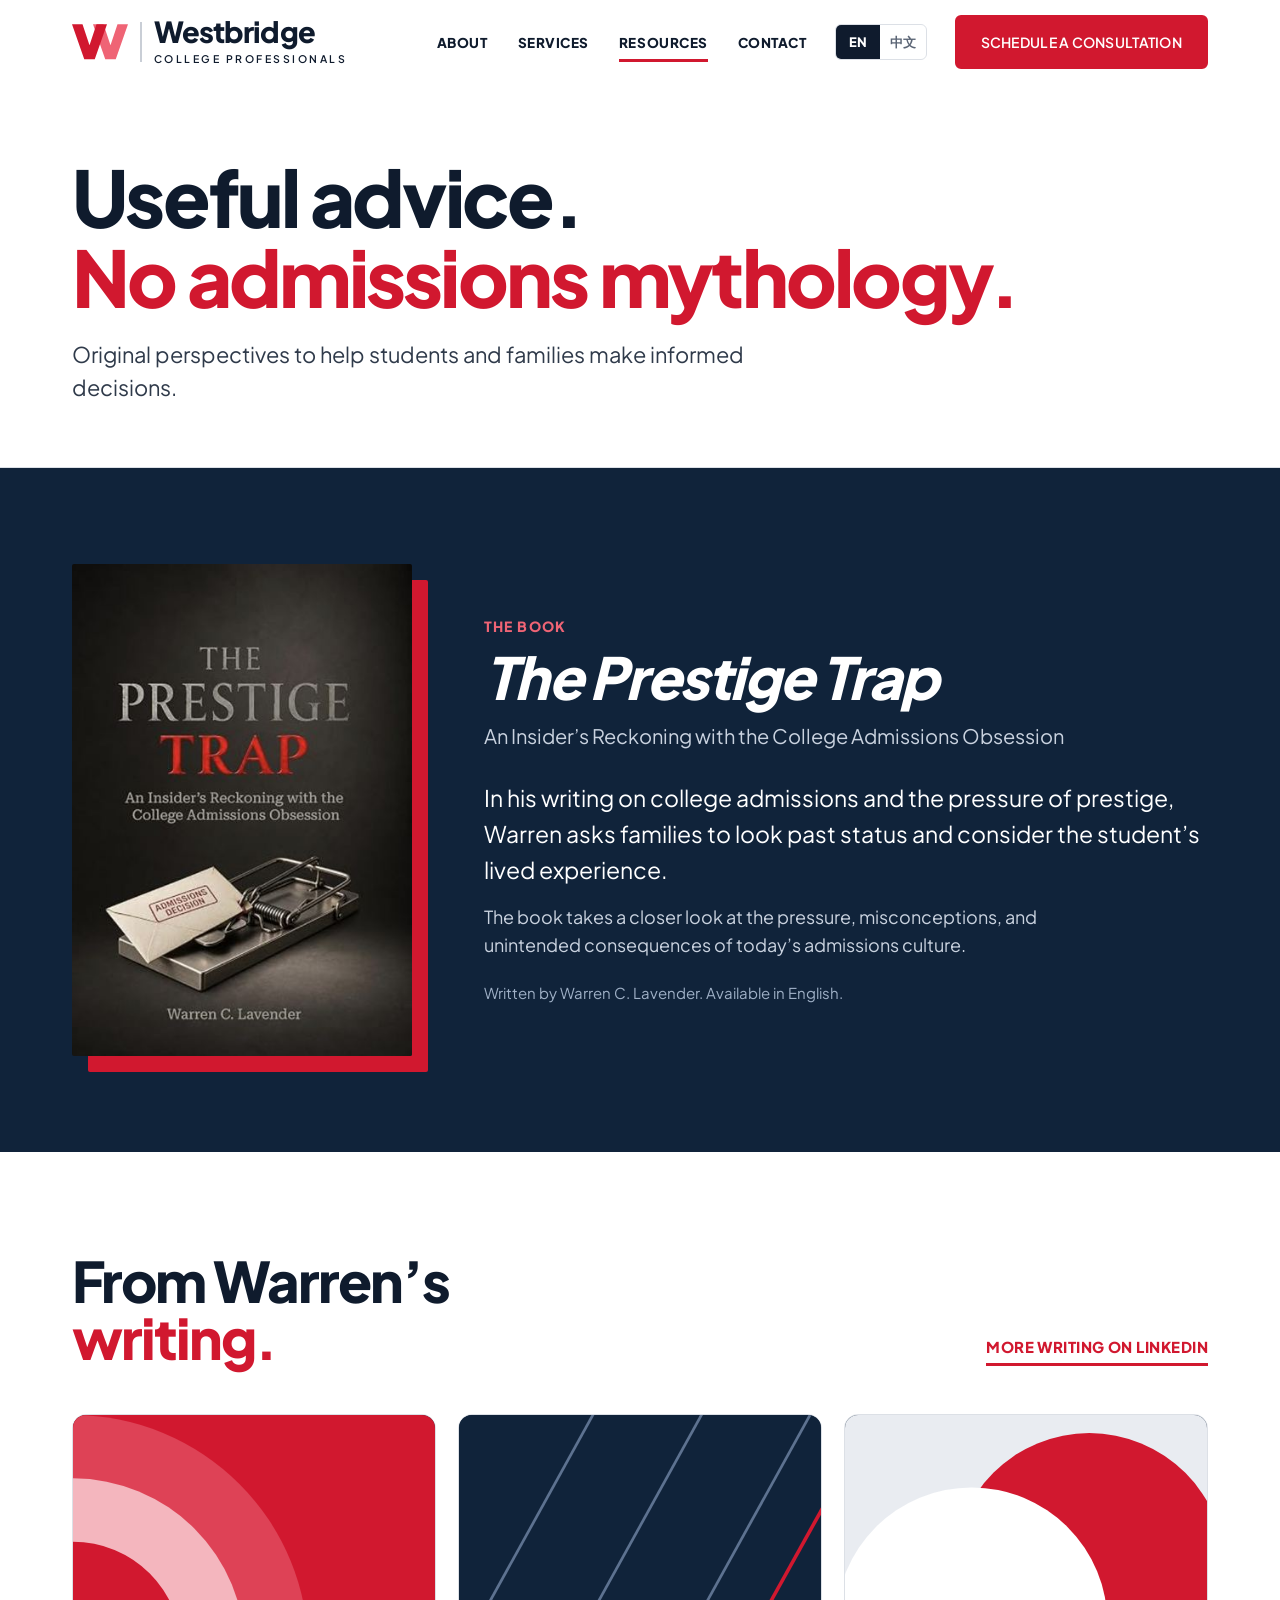
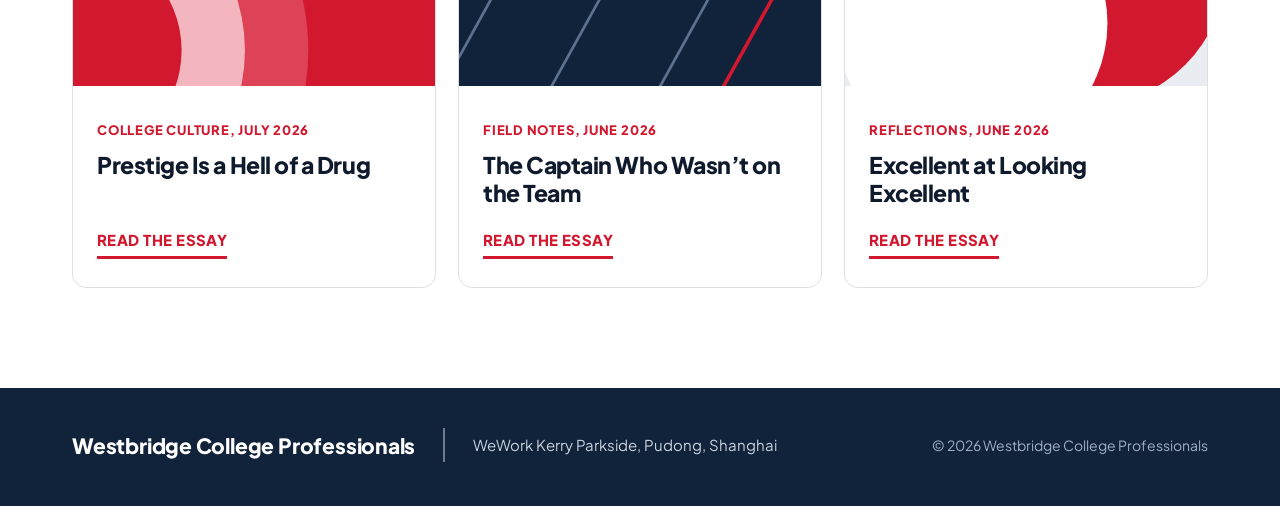
==== resources.html @ 25aeb879 "Redesign from Warren's mockups with English/Chinese toggle - Scrolling home page plus a separate Res" ====
<!doctype html>
<html lang="en">
<head>
<meta charset="utf-8">
<meta name="viewport" content="width=device-width, initial-scale=1">
<title data-i18n="meta.title.res">Resources | Westbridge College Professionals</title>
<meta name="description" content="The Prestige Trap and essays by Warren Lavender on college admissions and the pressure of prestige.">
<meta property="og:title" content="Resources | Westbridge College Professionals">
<meta property="og:description" content="The Prestige Trap and essays by Warren Lavender on college admissions and the pressure of prestige.">
<meta property="og:type" content="website">
<meta property="og:url" content="https://westbridge.agency/resources">
<meta property="og:image" content="https://westbridge.agency/assets/img/prestige-trap-cover.jpg">
<link rel="icon" href="assets/favicon.svg" type="image/svg+xml">
<link rel="preload" href="assets/fonts/pjs-800.woff2" as="font" type="font/woff2" crossorigin>
<link rel="stylesheet" href="assets/site.css">
<script src="assets/i18n-zh.js" defer></script>
<script src="assets/site.js" defer></script>
</head>
<body>
<a class="skip" href="#main" data-i18n="ui.skip">Skip to content</a>

<header class="site-header">
  <div class="wrap bar">
    <a class="brand" href="/" aria-label="Westbridge College Professionals, home">
      <svg class="mark" viewBox="0 0 96 68" aria-hidden="true"><polygon fill="#EF6475" points="36,4 54,4 66,40 78,4 96,4 75,64 57,64"/><polygon fill="#D1182F" points="0,4 18,4 30,40 42,4 60,4 39,64 21,64"/></svg>
      <span class="rule" aria-hidden="true"></span>
      <span><span class="word">Westbridge</span><span class="sub">COLLEGE PROFESSIONALS</span></span>
    </a>
    <nav class="nav" id="site-nav" aria-label="Main">
      <ul>
        <li><a href="/#about" data-i18n="nav.about">About</a></li>
        <li><a href="/#services" data-i18n="nav.services">Services</a></li>
        <li><a href="/resources" aria-current="page" data-i18n="nav.resources">Resources</a></li>
        <li><a href="/#contact" data-i18n="nav.contact">Contact</a></li>
        <li class="menu-cta"><a class="btn caps" href="/#contact" data-i18n="cta.schedule">Schedule a consultation</a></li>
      </ul>
    </nav>
    <div class="lang" role="group" aria-label="Language / 语言">
      <button type="button" data-lang="en" aria-pressed="true">EN</button>
      <button type="button" data-lang="zh" aria-pressed="false" lang="zh-CN">中文</button>
    </div>
    <button class="menu-btn" type="button" aria-expanded="false" aria-controls="site-nav" data-i18n="ui.menu">Menu</button>
    <a class="btn caps header-cta" href="/#contact" data-i18n="cta.schedule">Schedule a consultation</a>
  </div>
</header>

<main id="main">

  <section class="page-hero" aria-labelledby="res-title">
    <div class="wrap">
      <h1 class="display" id="res-title"><span data-i18n="respage.title1">Useful advice.</span> <span class="accent" data-i18n="respage.title2">No admissions mythology.</span></h1>
      <p class="lede" data-i18n="respage.lede">Original perspectives to help students and families make informed decisions.</p>
    </div>
  </section>

  <section class="book" id="book" aria-labelledby="book-title">
    <div class="wrap book-grid">
      <img class="cover" src="assets/img/prestige-trap-cover.jpg" width="400" height="578" alt="Cover of The Prestige Trap: An Insider’s Reckoning with the College Admissions Obsession, by Warren C. Lavender" data-i18n-alt="img.cover">
      <div>
        <p class="kicker" data-i18n="book.kicker">The book</p>
        <h2 id="book-title"><cite>The Prestige Trap</cite></h2>
        <p class="subtitle" data-i18n="book.subtitle">An Insider’s Reckoning with the College Admissions Obsession</p>
        <p class="thesis" data-i18n="book.p1">In his writing on college admissions and the pressure of prestige, Warren asks families to look past status and consider the student’s lived experience.</p>
        <p class="thesis" data-i18n="book.p2">The book takes a closer look at the pressure, misconceptions, and unintended consequences of today’s admissions culture.</p>
        <p class="note" data-i18n="book.note">Written by Warren C. Lavender. Available in English.</p>
      </div>
    </div>
  </section>

  <section class="resources" id="essays" aria-labelledby="essays-title">
    <div class="wrap">
      <div class="res-head">
        <h2 class="display" id="essays-title"><span data-i18n="essays.title1">From Warren’s</span> <span class="accent" data-i18n="essays.title2">writing.</span></h2>
        <a class="textlink" href="https://www.linkedin.com/in/warren-lavender-717332358/" target="_blank" rel="noopener noreferrer" data-i18n="essays.more">More writing on LinkedIn</a>
      </div>
      <div class="res-grid three">
        <article class="res">
          <svg class="thumb" viewBox="0 0 400 300" preserveAspectRatio="xMidYMid slice" aria-hidden="true"><rect width="400" height="300" fill="#D1182F"/><circle cx="0" cy="260" r="260" fill="#DE4256"/><circle cx="0" cy="260" r="190" fill="#F4B6BE"/><circle cx="0" cy="260" r="120" fill="#D1182F"/></svg>
          <div class="res-body">
            <p class="meta" data-i18n="essay.1.meta">College culture, July 2026</p>
            <h3><a href="https://www.linkedin.com/pulse/prestige-hell-drug-warren-lavender-1lvwc" target="_blank" rel="noopener noreferrer">Prestige Is a Hell of a Drug</a></h3>
            <a class="textlink" href="https://www.linkedin.com/pulse/prestige-hell-drug-warren-lavender-1lvwc" target="_blank" rel="noopener noreferrer" data-i18n="res.read">Read the essay</a>
          </div>
        </article>
        <article class="res">
          <svg class="thumb" viewBox="0 0 400 300" preserveAspectRatio="xMidYMid slice" aria-hidden="true"><rect width="400" height="300" fill="#10233A"/><g stroke="#5D7290" stroke-width="3"><path d="M-40 340 L170 -40"/><path d="M80 340 L290 -40"/><path d="M200 340 L410 -40"/></g><path d="M270 340 L470 -20" stroke="#D1182F" stroke-width="4"/></svg>
          <div class="res-body">
            <p class="meta" data-i18n="essay.2.meta">Field notes, June 2026</p>
            <h3><a href="https://www.linkedin.com/pulse/field-notes-captain-who-wasnt-team-warren-lavender-s6xmc" target="_blank" rel="noopener noreferrer">The Captain Who Wasn’t on the Team</a></h3>
            <a class="textlink" href="https://www.linkedin.com/pulse/field-notes-captain-who-wasnt-team-warren-lavender-s6xmc" target="_blank" rel="noopener noreferrer" data-i18n="res.read">Read the essay</a>
          </div>
        </article>
        <article class="res">
          <svg class="thumb" viewBox="0 0 400 300" preserveAspectRatio="xMidYMid slice" aria-hidden="true"><rect width="400" height="300" fill="#E9ECF1"/><circle cx="270" cy="170" r="150" fill="#D1182F"/><circle cx="140" cy="230" r="150" fill="#FFFFFF"/></svg>
          <div class="res-body">
            <p class="meta" data-i18n="essay.3.meta">Reflections, June 2026</p>
            <h3><a href="https://www.linkedin.com/pulse/excellent-looking-warren-lavender-paz9c" target="_blank" rel="noopener noreferrer">Excellent at Looking Excellent</a></h3>
            <a class="textlink" href="https://www.linkedin.com/pulse/excellent-looking-warren-lavender-paz9c" target="_blank" rel="noopener noreferrer" data-i18n="res.read">Read the essay</a>
          </div>
        </article>
      </div>
    </div>
  </section>

</main>

<footer class="site-footer">
  <div class="wrap foot">
    <span class="name">Westbridge College Professionals</span>
    <span class="sep" aria-hidden="true"></span>
    <span class="where" data-i18n="foot.where">WeWork Kerry Parkside, Pudong, Shanghai</span>
    <span class="copy" data-i18n="foot.copy">© 2026 Westbridge College Professionals</span>
  </div>
</footer>
</body>
</html>
---- assets/site.css ----
/* Westbridge College Professionals: site styles */

@font-face{font-family:"Plus Jakarta Sans";font-style:normal;font-weight:400;font-display:swap;src:url(fonts/pjs-400.woff2) format("woff2")}
@font-face{font-family:"Plus Jakarta Sans";font-style:normal;font-weight:600;font-display:swap;src:url(fonts/pjs-600.woff2) format("woff2")}
@font-face{font-family:"Plus Jakarta Sans";font-style:normal;font-weight:800;font-display:swap;src:url(fonts/pjs-800.woff2) format("woff2")}

:root{
  --red:#D1182F;          /* logo W */
  --red-dark:#A9122A;
  --red-soft:#EF6475;     /* logo W, right stroke */
  --navy:#10233A;         /* footer band in the mockups */
  --navy-2:#1A3150;
  --ink:#0F1B2D;          /* headlines */
  --text:#2F3A4A;
  --muted:#5B6575;
  --line:#DCE0E6;
  --soft:#F5F6F8;
  --paper:#FFFFFF;
  --maxw:1200px;
  --radius:14px;
  --font:"Plus Jakarta Sans",-apple-system,BlinkMacSystemFont,"Segoe UI",Roboto,"Helvetica Neue",Arial,sans-serif;
  --font-zh:"Plus Jakarta Sans","PingFang SC","Hiragino Sans GB","Microsoft YaHei","Noto Sans SC","Source Han Sans SC",sans-serif;
}

*{box-sizing:border-box;margin:0;padding:0}
html{scroll-behavior:smooth;-webkit-text-size-adjust:100%}
@media (prefers-reduced-motion:reduce){html{scroll-behavior:auto}*,*::before,*::after{animation:none!important;transition:none!important}}
body{background:var(--paper);color:var(--text);font-family:var(--font);font-size:17px;line-height:1.6;-webkit-font-smoothing:antialiased}
html[lang^="zh"] body{font-family:var(--font-zh);line-height:1.75}
img{display:block;max-width:100%;height:auto}
a{color:inherit}
:focus-visible{outline:3px solid var(--red);outline-offset:3px;border-radius:4px}
.wrap{max-width:var(--maxw);margin:0 auto;padding:0 32px}
@media (max-width:640px){.wrap{padding:0 20px}}
.skip{position:absolute;left:-9999px;top:8px;background:var(--ink);color:#fff;padding:10px 16px;border-radius:6px;z-index:100;text-decoration:none}
.skip:focus{left:16px}

/* ---------- headline style from the mockups: navy line, then red line ---------- */
.display{font-weight:800;color:var(--ink);letter-spacing:-.035em;line-height:1.02}
.display .accent{display:block;color:var(--red)}
html[lang^="zh"] .display{letter-spacing:0;line-height:1.2}
h1.display{font-size:clamp(42px,6.2vw,78px)}
h2.display{font-size:clamp(34px,4.4vw,56px)}
.lede{font-size:clamp(18px,1.7vw,22px);color:var(--text);max-width:34em;margin-top:22px;line-height:1.5}
section[id]{scroll-margin-top:96px}

/* ---------- buttons ---------- */
.btn{display:inline-flex;align-items:center;justify-content:center;gap:8px;background:var(--red);color:#fff;text-decoration:none;font-weight:600;font-size:15px;letter-spacing:.02em;padding:14px 24px;border-radius:6px;border:2px solid var(--red);transition:background .15s,border-color .15s}
.btn:hover{background:var(--red-dark);border-color:var(--red-dark)}
.btn.ghost{background:transparent;color:var(--ink);border-color:var(--ink)}
.btn.ghost:hover{background:var(--ink);color:#fff}
.btn.caps{text-transform:uppercase;font-size:14px}
html[lang^="zh"] .btn.caps{text-transform:none;letter-spacing:.06em;font-size:15px}
.textlink{display:inline-block;font-weight:700;font-size:15px;color:var(--red);text-decoration:none;text-transform:uppercase;letter-spacing:.03em;border-bottom:3px solid var(--red);padding-bottom:4px}
.textlink:hover{color:var(--red-dark);border-color:var(--red-dark)}
html[lang^="zh"] .textlink{text-transform:none;letter-spacing:.04em}

/* ---------- header ---------- */
.site-header{position:sticky;top:0;z-index:50;background:rgba(255,255,255,.96);backdrop-filter:saturate(1.4) blur(10px);border-bottom:1px solid transparent;transition:border-color .2s}
.site-header.scrolled{border-bottom-color:var(--line)}
.bar{display:flex;align-items:center;gap:28px;height:84px}
.brand{display:flex;align-items:center;gap:12px;text-decoration:none;flex:none}
.brand .mark{width:56px;height:auto}
.brand .rule{width:1.5px;height:40px;background:#C9CED6}
.brand .word{display:block;font-size:29px;font-weight:800;letter-spacing:-.03em;color:var(--ink);line-height:1}
.brand .sub{display:block;font-size:10.5px;font-weight:600;letter-spacing:.24em;color:var(--ink);margin-top:5px}
.nav{margin-left:auto}
.nav ul{display:flex;gap:30px;list-style:none}
.nav a{text-decoration:none;font-size:13.5px;font-weight:700;letter-spacing:.04em;text-transform:uppercase;color:var(--ink);padding:8px 0;border-bottom:3px solid transparent}
.nav a:hover{color:var(--red)}
.nav a[aria-current]{border-bottom-color:var(--red)}
html[lang^="zh"] .nav a{text-transform:none;font-size:15px;letter-spacing:.06em}
.lang{display:flex;border:1.5px solid var(--line);border-radius:6px;overflow:hidden;flex:none}
.lang button{font:inherit;font-size:13px;font-weight:700;color:var(--muted);background:transparent;border:0;padding:7px 10px;cursor:pointer;min-width:44px}
.lang button[aria-pressed="true"]{background:var(--ink);color:#fff}
.lang button:not([aria-pressed="true"]):hover{color:var(--ink)}
.menu-btn{display:none;font:inherit;font-size:14px;font-weight:700;background:none;border:1.5px solid var(--ink);color:var(--ink);border-radius:6px;padding:8px 12px;cursor:pointer}
.header-cta{flex:none}
@media (max-width:1120px){.nav ul{gap:20px}.brand .word{font-size:25px}.brand .mark{width:48px}.bar{gap:20px}}
@media (max-width:980px){
  .header-cta{display:none}
  .menu-btn{display:inline-block}
  .nav{position:absolute;left:0;right:0;top:84px;background:#fff;border-bottom:1px solid var(--line);box-shadow:0 18px 30px rgba(16,35,58,.08);display:none}
  .nav.open{display:block}
  .nav ul{flex-direction:column;gap:0;padding:8px 20px 20px}
  .nav li{border-bottom:1px solid var(--line)}
  .nav a{display:block;padding:16px 0;font-size:15px;border-bottom:0}
  .nav a[aria-current]{color:var(--red)}
  .nav .menu-cta{display:block;border:0;padding-top:16px}
  .nav .menu-cta a{color:#fff;text-align:center}
  .lang{margin-left:auto}
}
@media (min-width:981px){.nav .menu-cta{display:none}}
@media (max-width:520px){.brand .rule,.brand .sub{display:none}.brand .word{font-size:23px}.brand .mark{width:40px}.bar{height:72px;gap:12px}.nav{top:72px}}

/* ---------- hero ---------- */
.hero{position:relative;overflow:hidden;background:#fff}
.hero-grid{display:grid;grid-template-columns:minmax(0,1.3fr) minmax(0,.7fr);align-items:center;gap:40px;padding-top:56px;padding-bottom:110px}
.hero .ctas{display:flex;gap:14px;flex-wrap:wrap;margin-top:34px}
.portrait{position:relative;justify-self:end;width:100%;max-width:440px}
.portrait img{width:100%;aspect-ratio:1/1;object-fit:cover;border-radius:10px}
.nametag{position:absolute;left:-28px;bottom:28px;background:var(--navy);color:#fff;padding:14px 20px 14px 26px;border-radius:4px;box-shadow:0 12px 24px rgba(16,35,58,.18)}
.nametag::before{content:"";position:absolute;left:12px;top:14px;bottom:14px;width:4px;background:var(--red);transform:skewX(-14deg)}
.nametag b{display:block;font-size:19px;font-weight:800;letter-spacing:-.01em}
.nametag span{display:block;font-size:11px;font-weight:600;letter-spacing:.16em;text-transform:uppercase;color:#C9D2DF;margin-top:2px}
html[lang^="zh"] .nametag span{letter-spacing:.08em;font-size:13px}
@media (max-width:900px){
  .hero-grid{grid-template-columns:1fr;gap:44px;padding-top:36px;padding-bottom:120px}
  .portrait{justify-self:start;max-width:360px}
  .nametag{left:16px;bottom:16px}
}

/* navy values band with the curved top edge */
.values{position:relative;background:var(--navy);color:#fff;margin-top:-56px}
.values .curve{position:absolute;left:0;right:0;top:-55px;width:100%;height:56px;display:block}
.values-grid{display:grid;grid-template-columns:repeat(3,1fr);padding-top:44px;padding-bottom:52px}
.value{display:flex;align-items:center;gap:22px;padding:6px 28px}
.value+.value{border-left:1.5px solid rgba(255,255,255,.35)}
.value svg{width:64px;height:64px;flex:none}
.value p{font-size:clamp(18px,1.8vw,24px);line-height:1.25;font-weight:400}
@media (max-width:820px){.values-grid{grid-template-columns:1fr;gap:6px;padding-top:28px}.value{padding:14px 0}.value+.value{border-left:0;border-top:1px solid rgba(255,255,255,.2)}.value svg{width:48px;height:48px}}

/* ---------- about ---------- */
.about{padding:110px 0}
.about-grid{display:grid;grid-template-columns:minmax(0,1.35fr) minmax(0,.65fr);gap:72px;align-items:start}
.about .body{margin-top:30px;max-width:38em}
.about .body p{font-size:17.5px}
.about .body p+p{margin-top:16px}
.about .body cite{font-style:italic}
.facts{list-style:none;display:grid;gap:34px;padding-top:10px}
.facts li{border-left:4px solid var(--red);padding-left:20px}
.facts b{display:block;font-size:22px;font-weight:800;color:var(--ink);line-height:1.2;letter-spacing:-.01em}
.facts b.big{font-size:44px;letter-spacing:-.03em}
.facts span{display:block;font-size:17px;color:var(--text);margin-top:4px}
.about .li{margin-top:32px}
@media (max-width:900px){.about{padding:80px 0}.about-grid{grid-template-columns:1fr;gap:48px}.facts{grid-template-columns:1fr 1fr;gap:28px}}
@media (max-width:480px){.facts{grid-template-columns:1fr}}

/* ---------- services ---------- */
.services{padding:100px 0;background:var(--soft)}
.cards{display:grid;grid-template-columns:repeat(4,1fr);gap:22px;margin-top:52px}
.card{background:#fff;border:1.5px solid var(--line);border-radius:var(--radius);padding:34px 30px 36px}
.card svg{width:64px;height:64px}
.card h3{margin-top:22px;font-size:25px;line-height:1.15;font-weight:800;letter-spacing:-.02em;color:var(--ink)}
.card p{margin-top:14px;font-size:16.5px;color:var(--text)}
html[lang^="zh"] .card h3{letter-spacing:0}
@media (max-width:1040px){.cards{grid-template-columns:1fr 1fr}}
@media (max-width:560px){.cards{grid-template-columns:1fr}.services{padding:76px 0}}

/* ---------- process (a real sequence, so numbered) ---------- */
.process{padding:100px 0;background:var(--navy);color:#fff}
.process .display{color:#fff}
.process .lede{color:#C9D2DF}
.steps{list-style:none;margin-top:60px;display:grid;grid-template-columns:repeat(4,1fr);position:relative}
.steps::before{content:"";position:absolute;left:0;right:0;top:19px;height:2px;background:#33486A}
.step{position:relative;padding-right:30px}
.dot{width:40px;height:40px;border-radius:50%;background:var(--navy);border:2.5px solid var(--red);display:grid;place-items:center;font-weight:800;font-size:16px;position:relative}
.step h3{margin-top:22px;font-size:21px;font-weight:800;letter-spacing:-.01em}
.step .when{font-size:14.5px;font-weight:600;color:var(--red-soft);margin-top:2px}
.step p{margin-top:10px;color:#C9D2DF;font-size:16px}
@media (max-width:900px){.steps{grid-template-columns:1fr;gap:34px}.steps::before{left:19px;right:auto;top:0;bottom:0;width:2px;height:auto}.step{padding:0 0 0 64px}.dot{position:absolute;left:0;top:0}.step h3{margin-top:4px}}

/* ---------- resources ---------- */
.resources{padding:100px 0}
.res-head{display:flex;justify-content:space-between;align-items:flex-end;gap:24px;flex-wrap:wrap}
.res-grid{display:grid;grid-template-columns:repeat(4,1fr);gap:22px;margin-top:48px}
.res{display:flex;flex-direction:column;background:#fff;border:1.5px solid var(--line);border-radius:var(--radius);overflow:hidden}
.res .thumb{aspect-ratio:4/3;display:block;width:100%;background:var(--navy)}
.res .thumb.book{background:#2A2A2A;position:relative;overflow:hidden}
.res .thumb.book img{position:absolute;top:18px;left:50%;transform:translateX(-50%);height:calc(100% - 36px);width:auto;max-width:none;box-shadow:0 10px 24px rgba(0,0,0,.45)}
.res-body{padding:24px 24px 28px;display:flex;flex-direction:column;flex:1}
.res .meta{font-size:13px;font-weight:700;letter-spacing:.06em;text-transform:uppercase;color:var(--red)}
html[lang^="zh"] .res .meta{text-transform:none;letter-spacing:.04em}
.res h3{margin-top:10px;font-size:23px;line-height:1.2;font-weight:800;letter-spacing:-.02em;color:var(--ink);flex:1}
.res h3 a{text-decoration:none}
.res h3 a:hover{color:var(--red)}
.res p{margin-top:10px;font-size:16px}
.res .textlink{margin-top:22px;align-self:flex-start}
@media (max-width:1040px){.res-grid{grid-template-columns:1fr 1fr}}
@media (max-width:560px){.res-grid{grid-template-columns:1fr}.resources{padding:76px 0}}

/* ---------- book feature (resources page) ---------- */
.book{padding:96px 0;background:var(--navy);color:#fff}
.book-grid{display:grid;grid-template-columns:minmax(220px,340px) 1fr;gap:72px;align-items:center}
.book .cover{box-shadow:16px 16px 0 var(--red);border-radius:2px}
.book .kicker{font-size:14px;font-weight:700;letter-spacing:.08em;text-transform:uppercase;color:var(--red-soft)}
html[lang^="zh"] .book .kicker{text-transform:none}
.book h2{margin-top:10px;font-size:clamp(36px,4.6vw,58px);font-weight:800;letter-spacing:-.03em;line-height:1.05}
.book .subtitle{margin-top:12px;font-size:20px;color:#C9D2DF}
.book .thesis{margin-top:28px;font-size:clamp(19px,1.9vw,23px);line-height:1.55;max-width:32em}
.book .thesis+.thesis{margin-top:16px;color:#C9D2DF;font-size:18px}
.book .note{margin-top:22px;font-size:15px;color:#9FB0C6}
@media (max-width:860px){.book-grid{grid-template-columns:1fr;gap:48px}.book .cover{max-width:260px}}

/* ---------- page hero (resources page) ---------- */
.page-hero{padding:72px 0 64px;border-bottom:1px solid var(--line)}

/* ---------- contact ---------- */
.contact{padding:100px 0;background:var(--soft)}
.contact-grid{display:grid;grid-template-columns:1fr 1fr;gap:64px;margin-top:48px;align-items:start}
.addr{font-size:19px;line-height:1.6;color:var(--ink)}
.addr .zh-addr{display:block;margin-top:12px;font-size:17px;color:var(--muted)}
.getting{list-style:none;margin-top:26px;border-top:1px solid var(--line)}
.getting li{padding:14px 0;border-bottom:1px solid var(--line);font-size:16.5px}
.getting b{color:var(--ink);font-weight:700;margin-right:8px}
.book-call{background:#fff;border:1.5px solid var(--line);border-left:5px solid var(--red);border-radius:var(--radius);padding:38px}
.book-call h3{font-size:26px;font-weight:800;letter-spacing:-.02em;color:var(--ink)}
.book-call p{margin-top:10px}
.book-call .btn{margin-top:26px}
@media (max-width:860px){.contact-grid{grid-template-columns:1fr;gap:40px}.book-call{padding:28px}.contact{padding:76px 0}}

/* ---------- footer ---------- */
.site-footer{background:var(--navy);color:#fff;padding:40px 0 44px}
.foot{display:flex;align-items:center;gap:28px;flex-wrap:wrap}
.foot .name{font-size:21px;font-weight:700;letter-spacing:-.01em}
.foot .sep{width:1.5px;height:34px;background:rgba(255,255,255,.4)}
.foot .where{font-size:15px;color:#C9D2DF}
.foot .copy{margin-left:auto;font-size:14px;color:#9FB0C6}
@media (max-width:760px){.foot .sep{display:none}.foot .copy{margin-left:0;width:100%}}
.res-grid.three{grid-template-columns:repeat(3,1fr)}
@media (max-width:1040px){.res-grid.three{grid-template-columns:1fr 1fr}}
@media (max-width:560px){.res-grid.three{grid-template-columns:1fr}}
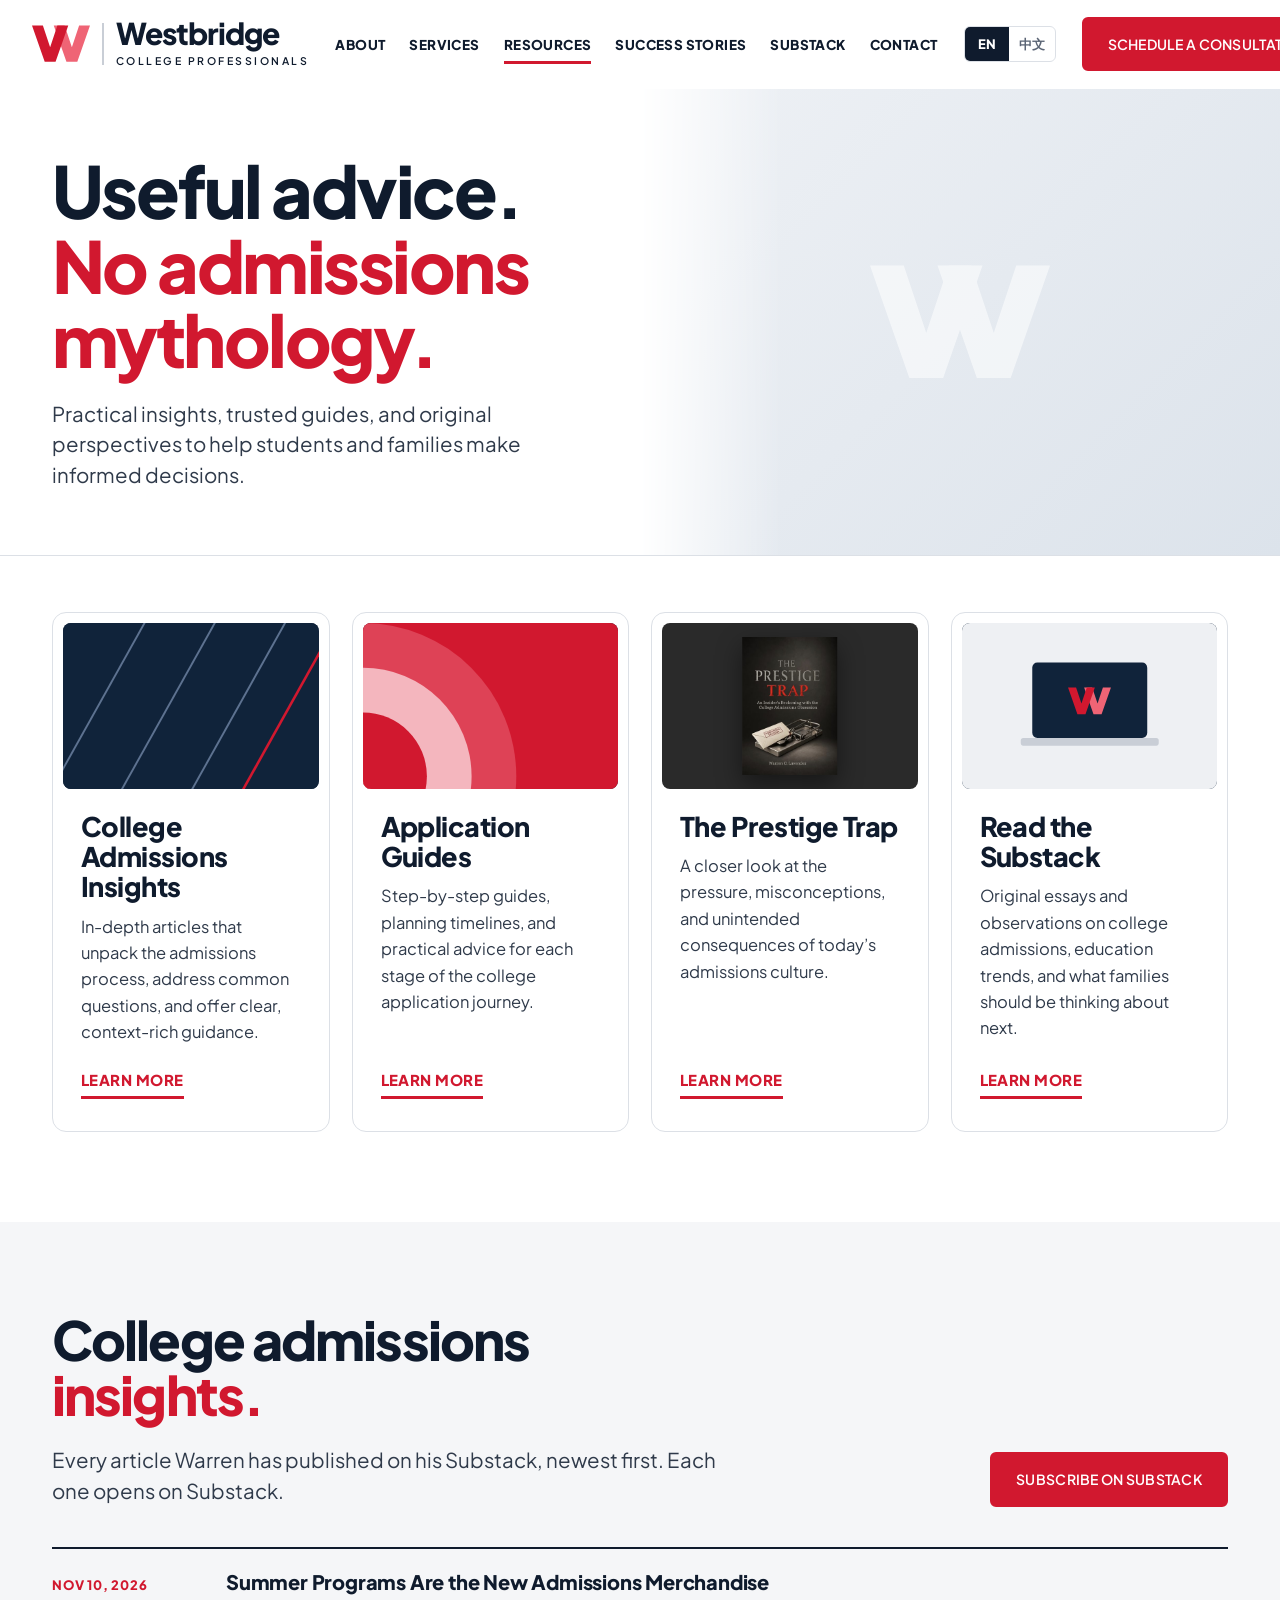
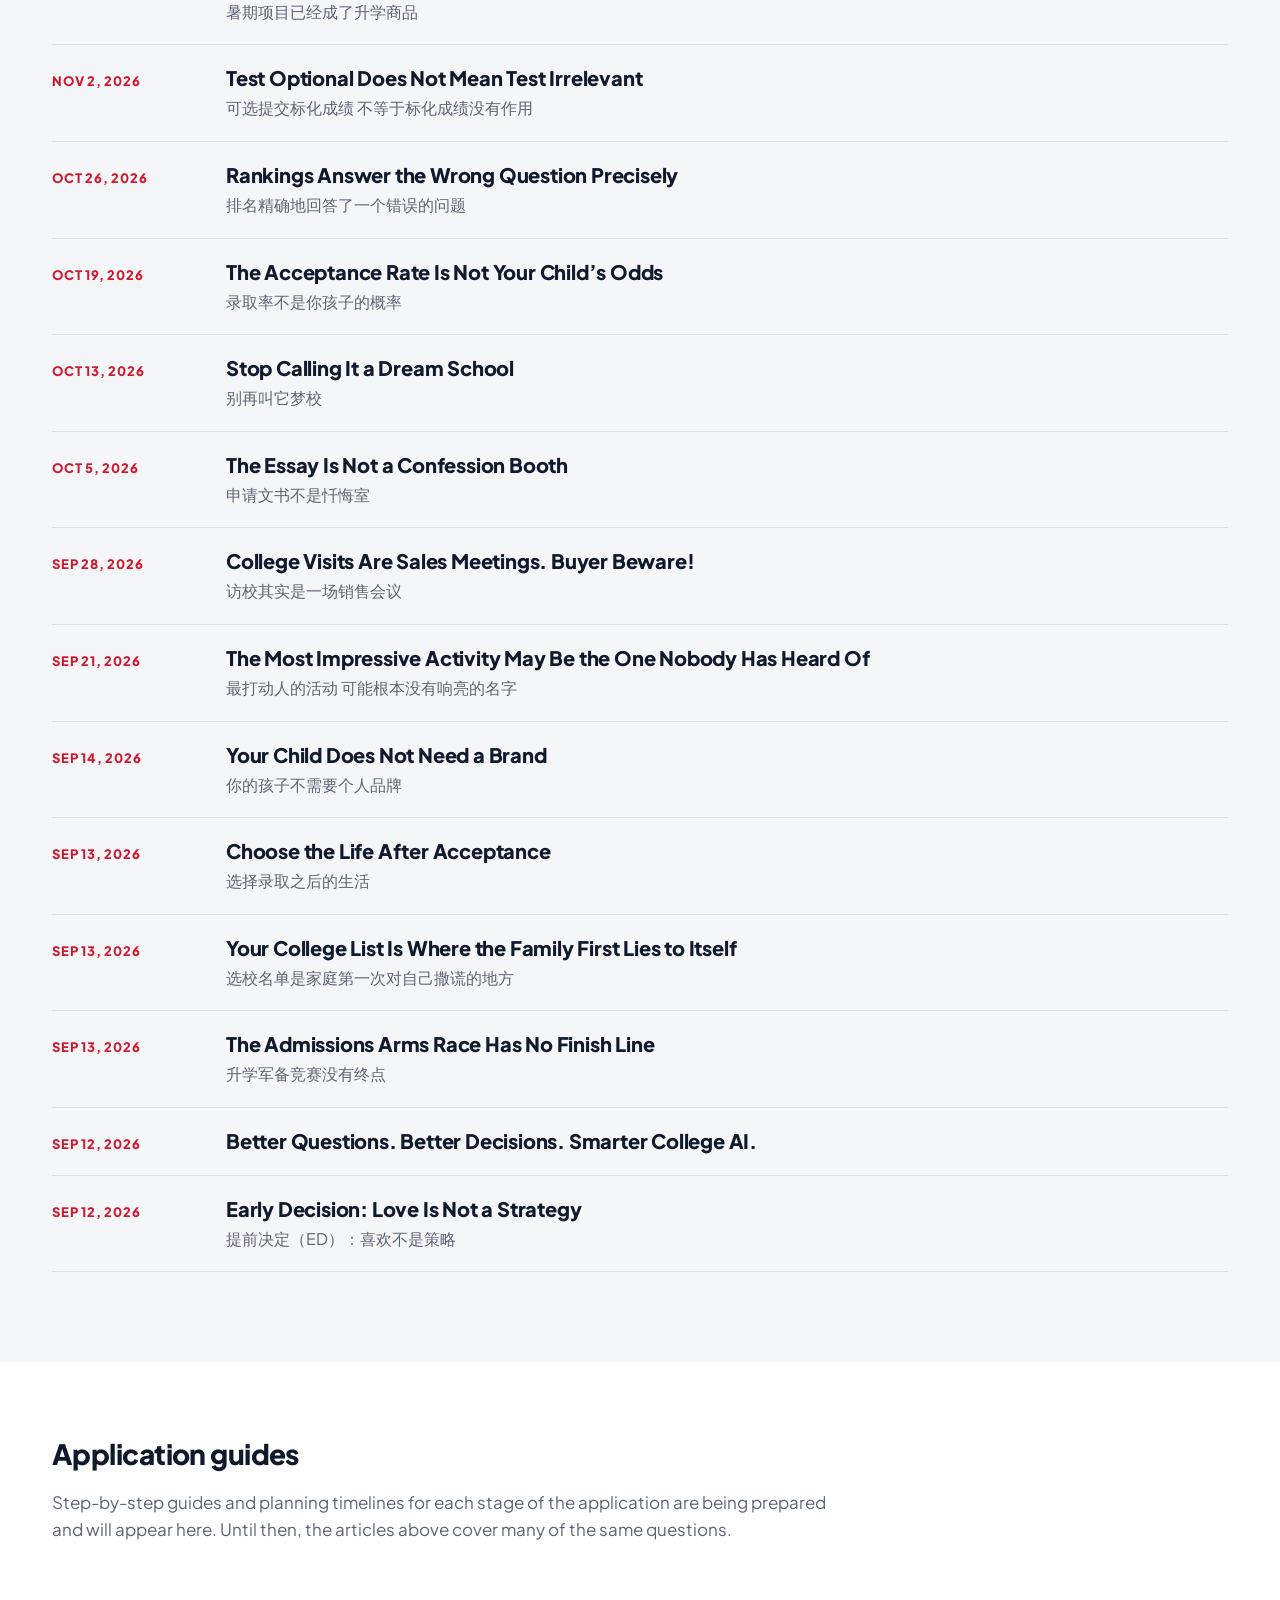
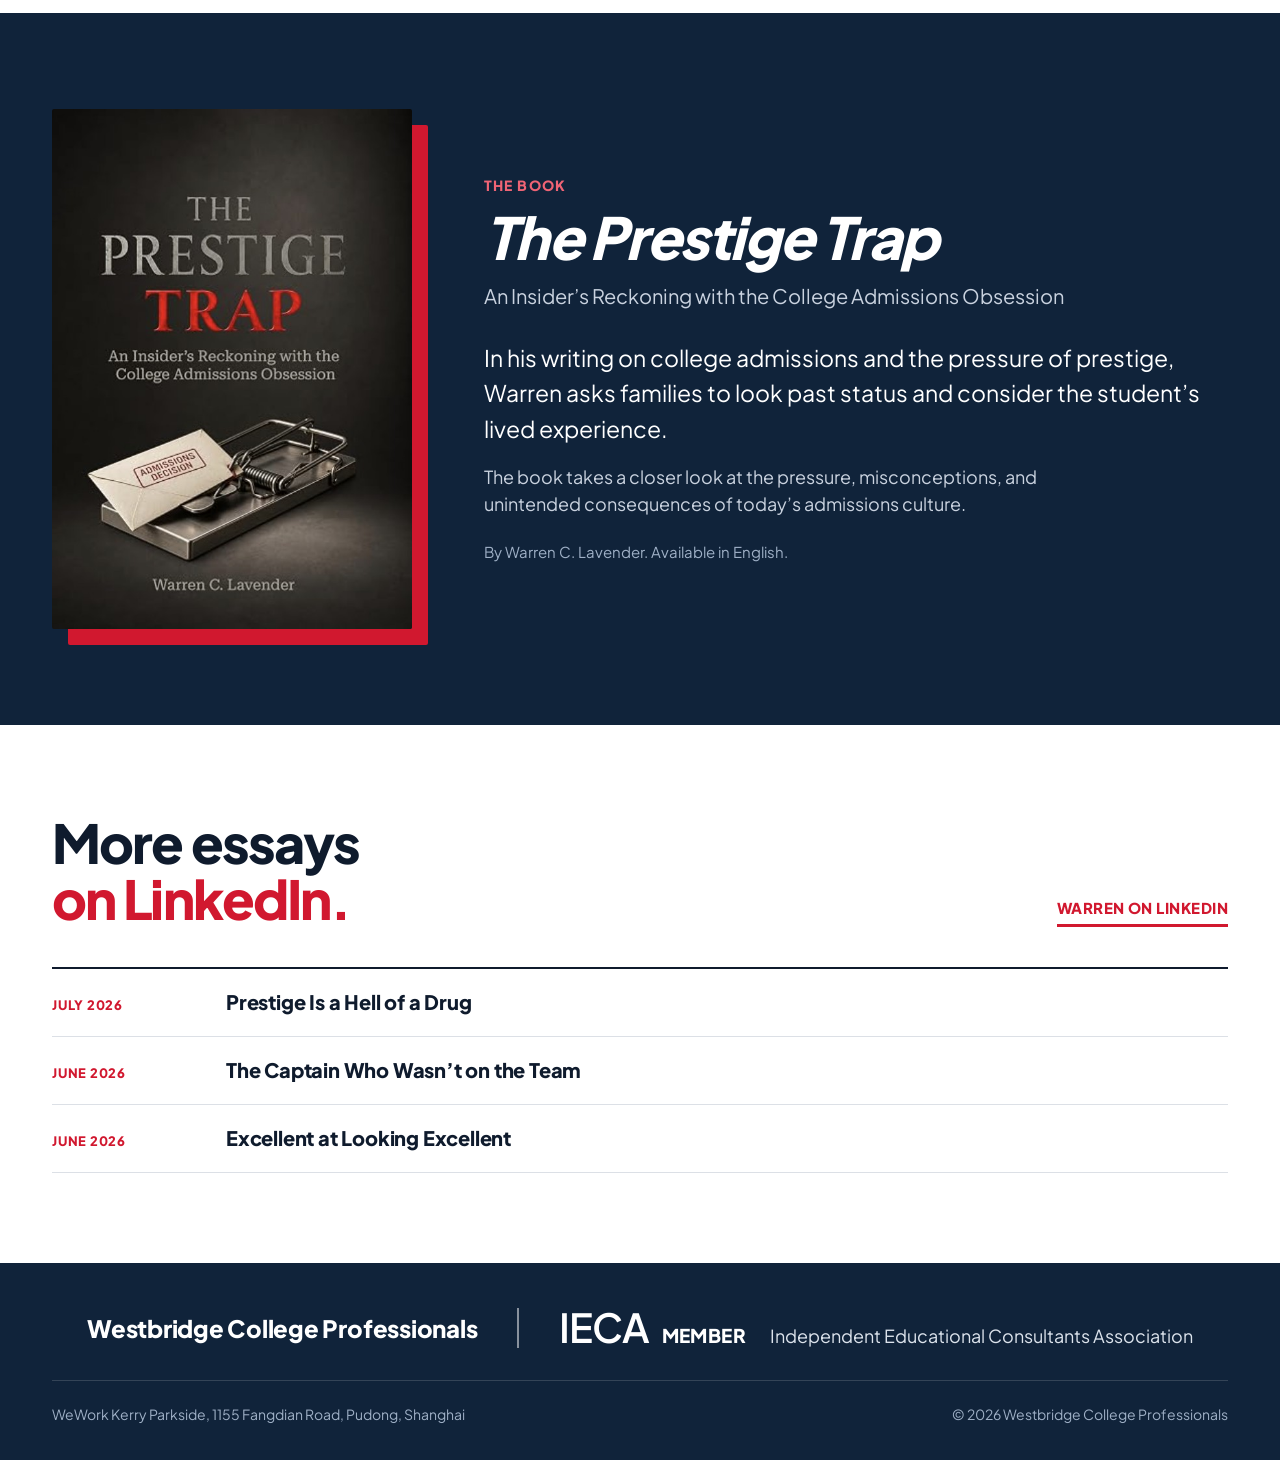
==== commit 267acc81: "Restore everything from Warren's mockups and use the approved Chinese - Success Stories page with th" ====
--- a/resources.html
+++ b/resources.html
@@ -4,23 +4,23 @@
 <meta charset="utf-8">
 <meta name="viewport" content="width=device-width, initial-scale=1">
 <title data-i18n="meta.title.res">Resources | Westbridge College Professionals</title>
-<meta name="description" content="The Prestige Trap and essays by Warren Lavender on college admissions and the pressure of prestige.">
+<meta name="description" content="Insights, guides, The Prestige Trap, and Warren Lavender's Substack on college admissions.">
 <meta property="og:title" content="Resources | Westbridge College Professionals">
-<meta property="og:description" content="The Prestige Trap and essays by Warren Lavender on college admissions and the pressure of prestige.">
+<meta property="og:description" content="Insights, guides, The Prestige Trap, and Warren Lavender's Substack on college admissions.">
 <meta property="og:type" content="website">
 <meta property="og:url" content="https://westbridge.agency/resources">
 <meta property="og:image" content="https://westbridge.agency/assets/img/prestige-trap-cover.jpg">
-<link rel="icon" href="assets/favicon.svg" type="image/svg+xml">
-<link rel="preload" href="assets/fonts/pjs-800.woff2" as="font" type="font/woff2" crossorigin>
-<link rel="stylesheet" href="assets/site.css">
-<script src="assets/i18n-zh.js" defer></script>
-<script src="assets/site.js" defer></script>
+<link rel="icon" href="/assets/favicon.svg" type="image/svg+xml">
+<link rel="preload" href="/assets/fonts/pjs-800.woff2" as="font" type="font/woff2" crossorigin>
+<link rel="stylesheet" href="/assets/site.css">
+<script src="/assets/i18n-zh.js" defer></script>
+<script src="/assets/site.js" defer></script>
 </head>
 <body>
 <a class="skip" href="#main" data-i18n="ui.skip">Skip to content</a>
 
 <header class="site-header">
-  <div class="wrap bar">
+  <div class="bar">
     <a class="brand" href="/" aria-label="Westbridge College Professionals, home">
       <svg class="mark" viewBox="0 0 96 68" aria-hidden="true"><polygon fill="#EF6475" points="36,4 54,4 66,40 78,4 96,4 75,64 57,64"/><polygon fill="#D1182F" points="0,4 18,4 30,40 42,4 60,4 39,64 21,64"/></svg>
       <span class="rule" aria-hidden="true"></span>
@@ -31,6 +31,8 @@
         <li><a href="/#about" data-i18n="nav.about">About</a></li>
         <li><a href="/#services" data-i18n="nav.services">Services</a></li>
         <li><a href="/resources" aria-current="page" data-i18n="nav.resources">Resources</a></li>
+        <li><a href="/success-stories" data-i18n="nav.stories">Success Stories</a></li>
+        <li><a href="https://collegeclearly.substack.com/" target="_blank" rel="noopener noreferrer" data-i18n="nav.substack">Substack</a></li>
         <li><a href="/#contact" data-i18n="nav.contact">Contact</a></li>
         <li class="menu-cta"><a class="btn caps" href="/#contact" data-i18n="cta.schedule">Schedule a consultation</a></li>
       </ul>
@@ -47,69 +49,117 @@
 <main id="main">
 
   <section class="page-hero" aria-labelledby="res-title">
+    <div class="hero-grid">
+      <div class="hero-text">
+        <h1 class="display" id="res-title"><span data-i18n="respage.title1">Useful advice.</span> <span class="accent" data-i18n="respage.title2">No admissions mythology.</span></h1>
+        <p class="lede" data-i18n="respage.lede">Practical insights, trusted guides, and original perspectives to help students and families make informed decisions.</p>
+      </div>
+      <!-- PLACEHOLDER: campus archway photo for the resources header --><div class="ph hero-ph short" aria-hidden="true"><svg class="ph-mark" viewBox="0 0 96 68" aria-hidden="true"><polygon fill="currentColor" points="36,4 54,4 66,40 78,4 96,4 75,64 57,64"/><polygon fill="currentColor" points="0,4 18,4 30,40 42,4 60,4 39,64 21,64"/></svg></div>
+    </div>
+  </section>
+
+  <section class="resources" aria-label="Resources" data-i18n-aria="nav.resources">
     <div class="wrap">
-      <h1 class="display" id="res-title"><span data-i18n="respage.title1">Useful advice.</span> <span class="accent" data-i18n="respage.title2">No admissions mythology.</span></h1>
-      <p class="lede" data-i18n="respage.lede">Original perspectives to help students and families make informed decisions.</p>
+      <div class="res-grid">
+        <article class="res">
+          <svg class="thumb" viewBox="0 0 400 260" preserveAspectRatio="xMidYMid slice" aria-hidden="true"><rect width="400" height="260" fill="#10233A"/><g stroke="#5D7290" stroke-width="3"><path d="M-40 300 L150 -40"/><path d="M70 300 L260 -40"/><path d="M180 300 L370 -40"/></g><path d="M260 300 L450 -40" stroke="#D1182F" stroke-width="4"/></svg>
+          <div class="res-body">
+            <h3 data-i18n="res.1.title">College Admissions Insights</h3>
+            <p data-i18n="res.1.text">In-depth articles that unpack the admissions process, address common questions, and offer clear, context-rich guidance.</p>
+            <a class="textlink" href="/resources#substack" data-i18n="res.more">Learn more</a>
+          </div>
+        </article>
+        <article class="res">
+          <svg class="thumb" viewBox="0 0 400 260" preserveAspectRatio="xMidYMid slice" aria-hidden="true"><rect width="400" height="260" fill="#D1182F"/><circle cx="0" cy="240" r="240" fill="#DE4256"/><circle cx="0" cy="240" r="170" fill="#F4B6BE"/><circle cx="0" cy="240" r="100" fill="#D1182F"/></svg>
+          <div class="res-body">
+            <h3 data-i18n="res.2.title">Application Guides</h3>
+            <p data-i18n="res.2.text">Step-by-step guides, planning timelines, and practical advice for each stage of the college application journey.</p>
+            <a class="textlink" href="/resources#guides" data-i18n="res.more">Learn more</a>
+          </div>
+        </article>
+        <article class="res">
+          <a class="thumb cover-thumb" href="/resources#book" tabindex="-1" aria-hidden="true"><img src="/assets/img/prestige-trap-cover.jpg" width="554" height="800" alt=""></a>
+          <div class="res-body">
+            <h3 data-i18n="res.3.title">The Prestige Trap</h3>
+            <p data-i18n="res.3.text">A closer look at the pressure, misconceptions, and unintended consequences of today’s admissions culture.</p>
+            <a class="textlink" href="/resources#book" data-i18n="res.more">Learn more</a>
+          </div>
+        </article>
+        <article class="res">
+          <svg class="thumb" viewBox="0 0 400 260" preserveAspectRatio="xMidYMid slice" aria-hidden="true"><rect width="400" height="260" fill="#EEF0F3"/><rect x="110" y="62" width="180" height="118" rx="8" fill="#10233A"/><rect x="92" y="180" width="216" height="12" rx="4" fill="#C9CED6"/><g transform="translate(166 98) scale(.7)"><polygon fill="#EF6475" points="36,4 54,4 66,40 78,4 96,4 75,64 57,64"/><polygon fill="#D1182F" points="0,4 18,4 30,40 42,4 60,4 39,64 21,64"/></g></svg>
+          <div class="res-body">
+            <h3 data-i18n="res.4.title">Read the Substack</h3>
+            <p data-i18n="res.4.text">Original essays and observations on college admissions, education trends, and what families should be thinking about next.</p>
+            <a class="textlink" href="https://collegeclearly.substack.com/" target="_blank" rel="noopener noreferrer" data-i18n="res.more">Learn more</a>
+          </div>
+        </article>
+      </div>
+    </div>
+  </section>
+
+  <section class="substack" id="substack" aria-labelledby="substack-title">
+    <div class="wrap">
+      <div class="res-head">
+        <div>
+          <h2 class="display" id="substack-title"><span data-i18n="substack.title1">College admissions</span> <span class="accent" data-i18n="substack.title2">insights.</span></h2>
+          <p class="lede" data-i18n="substack.lede">Every article Warren has published on his Substack, newest first. Each one opens on Substack.</p>
+        </div>
+        <a class="btn caps" href="https://collegeclearly.substack.com/" target="_blank" rel="noopener noreferrer" data-i18n="substack.subscribe">Subscribe on Substack</a>
+      </div>
+      <ol class="post-list">
+        <li class="post-row"><time datetime="2026-11-10" data-date>2026-11-10</time><a href="https://collegeclearly.substack.com/p/summer-programs-are-the-new-admissions" target="_blank" rel="noopener noreferrer"><span class="t-en">Summer Programs Are the New Admissions Merchandise</span><span class="t-zh" lang="zh-CN">暑期项目已经成了升学商品</span></a></li><li class="post-row"><time datetime="2026-11-02" data-date>2026-11-02</time><a href="https://collegeclearly.substack.com/p/test-optional-does-not-mean-test" target="_blank" rel="noopener noreferrer"><span class="t-en">Test Optional Does Not Mean Test Irrelevant</span><span class="t-zh" lang="zh-CN">可选提交标化成绩 不等于标化成绩没有作用</span></a></li><li class="post-row"><time datetime="2026-10-26" data-date>2026-10-26</time><a href="https://collegeclearly.substack.com/p/rankings-answer-the-wrong-question" target="_blank" rel="noopener noreferrer"><span class="t-en">Rankings Answer the Wrong Question Precisely</span><span class="t-zh" lang="zh-CN">排名精确地回答了一个错误的问题</span></a></li><li class="post-row"><time datetime="2026-10-19" data-date>2026-10-19</time><a href="https://collegeclearly.substack.com/p/the-acceptance-rate-is-not-your-childs" target="_blank" rel="noopener noreferrer"><span class="t-en">The Acceptance Rate Is Not Your Child’s Odds</span><span class="t-zh" lang="zh-CN">录取率不是你孩子的概率</span></a></li><li class="post-row"><time datetime="2026-10-13" data-date>2026-10-13</time><a href="https://collegeclearly.substack.com/p/stop-calling-it-a-dream-school" target="_blank" rel="noopener noreferrer"><span class="t-en">Stop Calling It a Dream School</span><span class="t-zh" lang="zh-CN">别再叫它梦校</span></a></li><li class="post-row"><time datetime="2026-10-05" data-date>2026-10-05</time><a href="https://collegeclearly.substack.com/p/the-essay-is-not-a-confession-booth" target="_blank" rel="noopener noreferrer"><span class="t-en">The Essay Is Not a Confession Booth</span><span class="t-zh" lang="zh-CN">申请文书不是忏悔室</span></a></li><li class="post-row"><time datetime="2026-09-28" data-date>2026-09-28</time><a href="https://collegeclearly.substack.com/p/college-visits-are-sales-meetings" target="_blank" rel="noopener noreferrer"><span class="t-en">College Visits Are Sales Meetings. Buyer Beware!</span><span class="t-zh" lang="zh-CN">访校其实是一场销售会议</span></a></li><li class="post-row"><time datetime="2026-09-21" data-date>2026-09-21</time><a href="https://collegeclearly.substack.com/p/the-most-impressive-activity-may" target="_blank" rel="noopener noreferrer"><span class="t-en">The Most Impressive Activity May Be the One Nobody Has Heard Of</span><span class="t-zh" lang="zh-CN">最打动人的活动 可能根本没有响亮的名字</span></a></li><li class="post-row"><time datetime="2026-09-14" data-date>2026-09-14</time><a href="https://collegeclearly.substack.com/p/your-child-does-not-need-a-brand" target="_blank" rel="noopener noreferrer"><span class="t-en">Your Child Does Not Need a Brand</span><span class="t-zh" lang="zh-CN">你的孩子不需要个人品牌</span></a></li><li class="post-row"><time datetime="2026-09-13" data-date>2026-09-13</time><a href="https://collegeclearly.substack.com/p/choose-the-life-after-acceptance" target="_blank" rel="noopener noreferrer"><span class="t-en">Choose the Life After Acceptance</span><span class="t-zh" lang="zh-CN">选择录取之后的生活</span></a></li><li class="post-row"><time datetime="2026-09-13" data-date>2026-09-13</time><a href="https://collegeclearly.substack.com/p/your-college-list-is-where-the-family" target="_blank" rel="noopener noreferrer"><span class="t-en">Your College List Is Where the Family First Lies to Itself</span><span class="t-zh" lang="zh-CN">选校名单是家庭第一次对自己撒谎的地方</span></a></li><li class="post-row"><time datetime="2026-09-13" data-date>2026-09-13</time><a href="https://collegeclearly.substack.com/p/the-admissions-arms-race-has-no-finish" target="_blank" rel="noopener noreferrer"><span class="t-en">The Admissions Arms Race Has No Finish Line</span><span class="t-zh" lang="zh-CN">升学军备竞赛没有终点</span></a></li><li class="post-row"><time datetime="2026-09-12" data-date>2026-09-12</time><a href="https://collegeclearly.substack.com/p/better-questions-better-decisions" target="_blank" rel="noopener noreferrer"><span class="t-en">Better Questions. Better Decisions. Smarter College AI.</span></a></li><li class="post-row"><time datetime="2026-09-12" data-date>2026-09-12</time><a href="https://collegeclearly.substack.com/p/early-decision-love-is-not-a-strategy" target="_blank" rel="noopener noreferrer"><span class="t-en">Early Decision: Love Is Not a Strategy</span><span class="t-zh" lang="zh-CN">提前决定（ED）：喜欢不是策略</span></a></li>
+      </ol>
+    </div>
+  </section>
+
+  <section class="guides" id="guides" aria-labelledby="guides-title">
+    <div class="wrap guides-box">
+      <h2 id="guides-title" data-i18n="guides.title">Application guides</h2>
+      <p data-i18n="guides.text">Step-by-step guides and planning timelines for each stage of the application are being prepared and will appear here. Until then, the articles above cover many of the same questions.</p>
     </div>
   </section>
 
   <section class="book" id="book" aria-labelledby="book-title">
     <div class="wrap book-grid">
-      <img class="cover" src="assets/img/prestige-trap-cover.jpg" width="400" height="578" alt="Cover of The Prestige Trap: An Insider’s Reckoning with the College Admissions Obsession, by Warren C. Lavender" data-i18n-alt="img.cover">
+      <img class="cover" src="/assets/img/prestige-trap-cover.jpg" width="554" height="800" alt="Cover of The Prestige Trap: An Insider’s Reckoning with the College Admissions Obsession, by Warren C. Lavender" data-i18n-alt="img.cover">
       <div>
         <p class="kicker" data-i18n="book.kicker">The book</p>
         <h2 id="book-title"><cite>The Prestige Trap</cite></h2>
         <p class="subtitle" data-i18n="book.subtitle">An Insider’s Reckoning with the College Admissions Obsession</p>
         <p class="thesis" data-i18n="book.p1">In his writing on college admissions and the pressure of prestige, Warren asks families to look past status and consider the student’s lived experience.</p>
         <p class="thesis" data-i18n="book.p2">The book takes a closer look at the pressure, misconceptions, and unintended consequences of today’s admissions culture.</p>
-        <p class="note" data-i18n="book.note">Written by Warren C. Lavender. Available in English.</p>
+        <p class="note" data-i18n="book.note">By Warren C. Lavender. Available in English.</p>
       </div>
     </div>
   </section>
 
-  <section class="resources" id="essays" aria-labelledby="essays-title">
+  <section class="essays" id="essays" aria-labelledby="essays-title">
     <div class="wrap">
       <div class="res-head">
-        <h2 class="display" id="essays-title"><span data-i18n="essays.title1">From Warren’s</span> <span class="accent" data-i18n="essays.title2">writing.</span></h2>
-        <a class="textlink" href="https://www.linkedin.com/in/warren-lavender-717332358/" target="_blank" rel="noopener noreferrer" data-i18n="essays.more">More writing on LinkedIn</a>
+        <h2 class="display" id="essays-title"><span data-i18n="essays.title1">More essays</span> <span class="accent" data-i18n="essays.title2">on LinkedIn.</span></h2>
+        <a class="textlink" href="https://www.linkedin.com/in/warren-lavender-717332358/" target="_blank" rel="noopener noreferrer" data-i18n="essays.more">Warren on LinkedIn</a>
       </div>
-      <div class="res-grid three">
-        <article class="res">
-          <svg class="thumb" viewBox="0 0 400 300" preserveAspectRatio="xMidYMid slice" aria-hidden="true"><rect width="400" height="300" fill="#D1182F"/><circle cx="0" cy="260" r="260" fill="#DE4256"/><circle cx="0" cy="260" r="190" fill="#F4B6BE"/><circle cx="0" cy="260" r="120" fill="#D1182F"/></svg>
-          <div class="res-body">
-            <p class="meta" data-i18n="essay.1.meta">College culture, July 2026</p>
-            <h3><a href="https://www.linkedin.com/pulse/prestige-hell-drug-warren-lavender-1lvwc" target="_blank" rel="noopener noreferrer">Prestige Is a Hell of a Drug</a></h3>
-            <a class="textlink" href="https://www.linkedin.com/pulse/prestige-hell-drug-warren-lavender-1lvwc" target="_blank" rel="noopener noreferrer" data-i18n="res.read">Read the essay</a>
-          </div>
-        </article>
-        <article class="res">
-          <svg class="thumb" viewBox="0 0 400 300" preserveAspectRatio="xMidYMid slice" aria-hidden="true"><rect width="400" height="300" fill="#10233A"/><g stroke="#5D7290" stroke-width="3"><path d="M-40 340 L170 -40"/><path d="M80 340 L290 -40"/><path d="M200 340 L410 -40"/></g><path d="M270 340 L470 -20" stroke="#D1182F" stroke-width="4"/></svg>
-          <div class="res-body">
-            <p class="meta" data-i18n="essay.2.meta">Field notes, June 2026</p>
-            <h3><a href="https://www.linkedin.com/pulse/field-notes-captain-who-wasnt-team-warren-lavender-s6xmc" target="_blank" rel="noopener noreferrer">The Captain Who Wasn’t on the Team</a></h3>
-            <a class="textlink" href="https://www.linkedin.com/pulse/field-notes-captain-who-wasnt-team-warren-lavender-s6xmc" target="_blank" rel="noopener noreferrer" data-i18n="res.read">Read the essay</a>
-          </div>
-        </article>
-        <article class="res">
-          <svg class="thumb" viewBox="0 0 400 300" preserveAspectRatio="xMidYMid slice" aria-hidden="true"><rect width="400" height="300" fill="#E9ECF1"/><circle cx="270" cy="170" r="150" fill="#D1182F"/><circle cx="140" cy="230" r="150" fill="#FFFFFF"/></svg>
-          <div class="res-body">
-            <p class="meta" data-i18n="essay.3.meta">Reflections, June 2026</p>
-            <h3><a href="https://www.linkedin.com/pulse/excellent-looking-warren-lavender-paz9c" target="_blank" rel="noopener noreferrer">Excellent at Looking Excellent</a></h3>
-            <a class="textlink" href="https://www.linkedin.com/pulse/excellent-looking-warren-lavender-paz9c" target="_blank" rel="noopener noreferrer" data-i18n="res.read">Read the essay</a>
-          </div>
-        </article>
-      </div>
+      <ol class="post-list">
+        <li class="post-row"><time datetime="2026-07" data-date="month">July 2026</time><a href="https://www.linkedin.com/pulse/prestige-hell-drug-warren-lavender-1lvwc" target="_blank" rel="noopener noreferrer"><span class="t-en">Prestige Is a Hell of a Drug</span></a></li>
+        <li class="post-row"><time datetime="2026-06" data-date="month">June 2026</time><a href="https://www.linkedin.com/pulse/field-notes-captain-who-wasnt-team-warren-lavender-s6xmc" target="_blank" rel="noopener noreferrer"><span class="t-en">The Captain Who Wasn’t on the Team</span></a></li>
+        <li class="post-row"><time datetime="2026-06" data-date="month">June 2026</time><a href="https://www.linkedin.com/pulse/excellent-looking-warren-lavender-paz9c" target="_blank" rel="noopener noreferrer"><span class="t-en">Excellent at Looking Excellent</span></a></li>
+      </ol>
     </div>
   </section>
 
 </main>
 
 <footer class="site-footer">
-  <div class="wrap foot">
-    <span class="name">Westbridge College Professionals</span>
-    <span class="sep" aria-hidden="true"></span>
-    <span class="where" data-i18n="foot.where">WeWork Kerry Parkside, Pudong, Shanghai</span>
-    <span class="copy" data-i18n="foot.copy">© 2026 Westbridge College Professionals</span>
+  <div class="wrap">
+    <div class="foot">
+      <span class="name" data-i18n="foot.name">Westbridge College Professionals</span>
+      <span class="sep" aria-hidden="true"></span>
+      <span class="ieca"><b>IECA</b> <span class="member" data-i18n="foot.member">MEMBER</span> <span class="ieca-name" data-i18n="foot.ieca">Independent Educational Consultants Association</span></span>
+    </div>
+    <div class="foot-small">
+      <span data-i18n="foot.where">WeWork Kerry Parkside, 1155 Fangdian Road, Pudong, Shanghai</span>
+      <span>© 2026 Westbridge College Professionals</span>
+    </div>
   </div>
 </footer>
 </body>
--- a/assets/site.css
+++ b/assets/site.css
@@ -9,14 +9,13 @@
   --red-dark:#A9122A;
   --red-soft:#EF6475;     /* logo W, right stroke */
   --navy:#10233A;         /* footer band in the mockups */
-  --navy-2:#1A3150;
   --ink:#0F1B2D;          /* headlines */
   --text:#2F3A4A;
   --muted:#5B6575;
   --line:#DCE0E6;
   --soft:#F5F6F8;
   --paper:#FFFFFF;
-  --maxw:1200px;
+  --maxw:1240px;
   --radius:14px;
   --font:"Plus Jakarta Sans",-apple-system,BlinkMacSystemFont,"Segoe UI",Roboto,"Helvetica Neue",Arial,sans-serif;
   --font-zh:"Plus Jakarta Sans","PingFang SC","Hiragino Sans GB","Microsoft YaHei","Noto Sans SC","Source Han Sans SC",sans-serif;
@@ -36,78 +35,85 @@
 .skip:focus{left:16px}
 
 /* ---------- headline style from the mockups: navy line, then red line ---------- */
-.display{font-weight:800;color:var(--ink);letter-spacing:-.035em;line-height:1.02}
+.display{font-weight:800;color:var(--ink);letter-spacing:-.035em;line-height:1.04;text-wrap:balance}
 .display .accent{display:block;color:var(--red)}
-html[lang^="zh"] .display{letter-spacing:0;line-height:1.2}
-h1.display{font-size:clamp(42px,6.2vw,78px)}
-h2.display{font-size:clamp(34px,4.4vw,56px)}
-.lede{font-size:clamp(18px,1.7vw,22px);color:var(--text);max-width:34em;margin-top:22px;line-height:1.5}
+.display.inline .accent{display:inline}
+html[lang^="zh"] .display{letter-spacing:0;line-height:1.25;text-wrap:wrap;word-break:keep-all;overflow-wrap:anywhere}
+html[lang^="zh"] h1.display{font-size:clamp(34px,4.6vw,64px)}
+html[lang^="zh"] h2.display{font-size:clamp(30px,3.8vw,48px)}
+h1.display{font-size:clamp(40px,5.6vw,76px)}
+h2.display{font-size:clamp(32px,4.2vw,54px)}
+.lede{font-size:clamp(18px,1.6vw,22px);color:var(--text);max-width:34em;margin-top:22px;line-height:1.5}
+.lede.wide{max-width:52em}
 section[id]{scroll-margin-top:96px}
 
-/* ---------- buttons ---------- */
-.btn{display:inline-flex;align-items:center;justify-content:center;gap:8px;background:var(--red);color:#fff;text-decoration:none;font-weight:600;font-size:15px;letter-spacing:.02em;padding:14px 24px;border-radius:6px;border:2px solid var(--red);transition:background .15s,border-color .15s}
+/* ---------- buttons and links ---------- */
+.btn{display:inline-flex;align-items:center;justify-content:center;gap:8px;background:var(--red);color:#fff;text-decoration:none;font-weight:600;font-size:15px;letter-spacing:.02em;padding:14px 24px;border-radius:6px;border:2px solid var(--red);transition:background .15s,border-color .15s;white-space:nowrap}
 .btn:hover{background:var(--red-dark);border-color:var(--red-dark)}
 .btn.ghost{background:transparent;color:var(--ink);border-color:var(--ink)}
 .btn.ghost:hover{background:var(--ink);color:#fff}
 .btn.caps{text-transform:uppercase;font-size:14px}
 html[lang^="zh"] .btn.caps{text-transform:none;letter-spacing:.06em;font-size:15px}
-.textlink{display:inline-block;font-weight:700;font-size:15px;color:var(--red);text-decoration:none;text-transform:uppercase;letter-spacing:.03em;border-bottom:3px solid var(--red);padding-bottom:4px}
+.textlink{display:inline-block;font-weight:800;font-size:15px;color:var(--red);text-decoration:none;text-transform:uppercase;letter-spacing:.03em;border-bottom:3px solid var(--red);padding-bottom:4px}
 .textlink:hover{color:var(--red-dark);border-color:var(--red-dark)}
 html[lang^="zh"] .textlink{text-transform:none;letter-spacing:.04em}
 
 /* ---------- header ---------- */
-.site-header{position:sticky;top:0;z-index:50;background:rgba(255,255,255,.96);backdrop-filter:saturate(1.4) blur(10px);border-bottom:1px solid transparent;transition:border-color .2s}
+.site-header{position:sticky;top:0;z-index:50;background:rgba(255,255,255,.97);backdrop-filter:saturate(1.4) blur(10px);border-bottom:1px solid transparent;transition:border-color .2s}
 .site-header.scrolled{border-bottom-color:var(--line)}
-.bar{display:flex;align-items:center;gap:28px;height:84px}
+.bar{display:flex;align-items:center;gap:26px;height:88px;max-width:1440px;margin:0 auto;padding:0 32px}
 .brand{display:flex;align-items:center;gap:12px;text-decoration:none;flex:none}
-.brand .mark{width:56px;height:auto}
-.brand .rule{width:1.5px;height:40px;background:#C9CED6}
-.brand .word{display:block;font-size:29px;font-weight:800;letter-spacing:-.03em;color:var(--ink);line-height:1}
+.brand .mark{width:58px;height:auto}
+.brand .rule{width:1.5px;height:42px;background:#C9CED6}
+.brand .word{display:block;font-size:30px;font-weight:800;letter-spacing:-.03em;color:var(--ink);line-height:1}
 .brand .sub{display:block;font-size:10.5px;font-weight:600;letter-spacing:.24em;color:var(--ink);margin-top:5px}
 .nav{margin-left:auto}
-.nav ul{display:flex;gap:30px;list-style:none}
-.nav a{text-decoration:none;font-size:13.5px;font-weight:700;letter-spacing:.04em;text-transform:uppercase;color:var(--ink);padding:8px 0;border-bottom:3px solid transparent}
+.nav ul{display:flex;gap:24px;list-style:none}
+.nav a{text-decoration:none;font-size:13.5px;font-weight:800;letter-spacing:.03em;text-transform:uppercase;color:var(--ink);padding:8px 0;border-bottom:3px solid transparent;white-space:nowrap}
 .nav a:hover{color:var(--red)}
 .nav a[aria-current]{border-bottom-color:var(--red)}
-html[lang^="zh"] .nav a{text-transform:none;font-size:15px;letter-spacing:.06em}
+html[lang^="zh"] .nav a{text-transform:none;font-size:15px;letter-spacing:.04em}
 .lang{display:flex;border:1.5px solid var(--line);border-radius:6px;overflow:hidden;flex:none}
-.lang button{font:inherit;font-size:13px;font-weight:700;color:var(--muted);background:transparent;border:0;padding:7px 10px;cursor:pointer;min-width:44px}
+.lang button{font:inherit;font-size:13px;font-weight:800;color:var(--muted);background:transparent;border:0;padding:7px 10px;cursor:pointer;min-width:44px}
 .lang button[aria-pressed="true"]{background:var(--ink);color:#fff}
 .lang button:not([aria-pressed="true"]):hover{color:var(--ink)}
-.menu-btn{display:none;font:inherit;font-size:14px;font-weight:700;background:none;border:1.5px solid var(--ink);color:var(--ink);border-radius:6px;padding:8px 12px;cursor:pointer}
+.menu-btn{display:none;white-space:nowrap;font:inherit;font-size:14px;font-weight:800;background:none;border:1.5px solid var(--ink);color:var(--ink);border-radius:6px;padding:8px 12px;cursor:pointer}
 .header-cta{flex:none}
-@media (max-width:1120px){.nav ul{gap:20px}.brand .word{font-size:25px}.brand .mark{width:48px}.bar{gap:20px}}
-@media (max-width:980px){
+@media (min-width:1261px){.nav .menu-cta{display:none}}
+@media (max-width:1260px){
   .header-cta{display:none}
   .menu-btn{display:inline-block}
-  .nav{position:absolute;left:0;right:0;top:84px;background:#fff;border-bottom:1px solid var(--line);box-shadow:0 18px 30px rgba(16,35,58,.08);display:none}
+  .nav{position:absolute;left:0;right:0;top:88px;background:#fff;border-bottom:1px solid var(--line);box-shadow:0 18px 30px rgba(16,35,58,.08);display:none}
   .nav.open{display:block}
-  .nav ul{flex-direction:column;gap:0;padding:8px 20px 20px}
+  .nav ul{flex-direction:column;gap:0;padding:8px 24px 22px;max-width:1440px;margin:0 auto}
   .nav li{border-bottom:1px solid var(--line)}
-  .nav a{display:block;padding:16px 0;font-size:15px;border-bottom:0}
+  .nav a{display:block;padding:15px 0;font-size:15px;border-bottom:0}
   .nav a[aria-current]{color:var(--red)}
-  .nav .menu-cta{display:block;border:0;padding-top:16px}
-  .nav .menu-cta a{color:#fff;text-align:center}
+  .nav .menu-cta{border:0;padding-top:16px}
+  .nav .menu-cta a{color:#fff;text-align:center;display:flex}
   .lang{margin-left:auto}
 }
-@media (min-width:981px){.nav .menu-cta{display:none}}
-@media (max-width:520px){.brand .rule,.brand .sub{display:none}.brand .word{font-size:23px}.brand .mark{width:40px}.bar{height:72px;gap:12px}.nav{top:72px}}
+@media (max-width:640px){.bar{padding:0 20px}}
+@media (max-width:520px){.brand .rule,.brand .sub{display:none}.brand .word{font-size:23px}.brand .mark{width:40px}.bar{height:72px;gap:10px}.nav{top:72px}}
+@media (max-width:400px){.lang button{min-width:38px;padding:7px 8px}.menu-btn{padding:8px 10px}.brand .word{font-size:21px}}
+
+/* ---------- photo placeholders (swap for Warren's originals) ---------- */
+.ph{position:relative;overflow:hidden;background:linear-gradient(135deg,#EEF1F5 0%,#DCE3EB 100%);color:#fff;display:flex;align-items:center;justify-content:center}
+.ph-mark{width:34%;max-width:180px;opacity:.55}
 
 /* ---------- hero ---------- */
 .hero{position:relative;overflow:hidden;background:#fff}
-.hero-grid{display:grid;grid-template-columns:minmax(0,1.3fr) minmax(0,.7fr);align-items:center;gap:40px;padding-top:56px;padding-bottom:110px}
+.hero-grid{display:grid;grid-template-columns:minmax(0,1fr) minmax(0,1fr);align-items:stretch;max-width:1440px;margin:0 auto}
+.hero-text{padding:64px 32px 120px max(32px,calc((100vw - 1240px)/2 + 32px));position:relative;z-index:1}
 .hero .ctas{display:flex;gap:14px;flex-wrap:wrap;margin-top:34px}
-.portrait{position:relative;justify-self:end;width:100%;max-width:440px}
-.portrait img{width:100%;aspect-ratio:1/1;object-fit:cover;border-radius:10px}
-.nametag{position:absolute;left:-28px;bottom:28px;background:var(--navy);color:#fff;padding:14px 20px 14px 26px;border-radius:4px;box-shadow:0 12px 24px rgba(16,35,58,.18)}
-.nametag::before{content:"";position:absolute;left:12px;top:14px;bottom:14px;width:4px;background:var(--red);transform:skewX(-14deg)}
-.nametag b{display:block;font-size:19px;font-weight:800;letter-spacing:-.01em}
-.nametag span{display:block;font-size:11px;font-weight:600;letter-spacing:.16em;text-transform:uppercase;color:#C9D2DF;margin-top:2px}
-html[lang^="zh"] .nametag span{letter-spacing:.08em;font-size:13px}
+.hero-ph{min-height:520px;-webkit-mask-image:linear-gradient(to right,transparent 0,#000 22%);mask-image:linear-gradient(to right,transparent 0,#000 22%)}
+.hero-ph.short{min-height:360px}
 @media (max-width:900px){
-  .hero-grid{grid-template-columns:1fr;gap:44px;padding-top:36px;padding-bottom:120px}
-  .portrait{justify-self:start;max-width:360px}
-  .nametag{left:16px;bottom:16px}
+  .hero-grid{grid-template-columns:1fr}
+  .hero-text{padding:40px 20px 36px}
+  .hero-ph{min-height:220px;-webkit-mask-image:linear-gradient(to bottom,transparent 0,#000 30%);mask-image:linear-gradient(to bottom,transparent 0,#000 30%)}
+  .hero .hero-ph{padding-bottom:40px}
+  .hero-ph.short{min-height:180px}
 }
 
 /* navy values band with the curved top edge */
@@ -117,35 +123,46 @@
 .value{display:flex;align-items:center;gap:22px;padding:6px 28px}
 .value+.value{border-left:1.5px solid rgba(255,255,255,.35)}
 .value svg{width:64px;height:64px;flex:none}
-.value p{font-size:clamp(18px,1.8vw,24px);line-height:1.25;font-weight:400}
+.value p{font-size:clamp(18px,1.8vw,25px);line-height:1.25}
 @media (max-width:820px){.values-grid{grid-template-columns:1fr;gap:6px;padding-top:28px}.value{padding:14px 0}.value+.value{border-left:0;border-top:1px solid rgba(255,255,255,.2)}.value svg{width:48px;height:48px}}
 
-/* ---------- about ---------- */
+/* ---------- about (mockup 2: text | photo | facts) ---------- */
 .about{padding:110px 0}
-.about-grid{display:grid;grid-template-columns:minmax(0,1.35fr) minmax(0,.65fr);gap:72px;align-items:start}
-.about .body{margin-top:30px;max-width:38em}
-.about .body p{font-size:17.5px}
+.about-grid{display:grid;grid-template-columns:minmax(0,1.15fr) minmax(0,.85fr) minmax(0,.55fr);gap:48px;align-items:start}
+.about .body{margin-top:26px}
+.about .body p{font-size:17px}
 .about .body p+p{margin-top:16px}
-.about .body cite{font-style:italic}
-.facts{list-style:none;display:grid;gap:34px;padding-top:10px}
+.about .li{margin-top:30px}
+.about-photo{position:relative;align-self:stretch}
+.about-photo img{width:100%;height:100%;min-height:420px;object-fit:cover;object-position:50% 25%;border-radius:4px}
+.nametag{position:absolute;right:0;bottom:36px;background:var(--navy);color:#fff;padding:14px 22px 14px 30px}
+.nametag::before{content:"";position:absolute;left:13px;top:14px;bottom:14px;width:4px;background:var(--red);transform:skewX(-14deg)}
+.nametag b{display:block;font-size:21px;font-weight:800;letter-spacing:-.01em}
+.nametag span{display:block;font-size:11px;font-weight:600;letter-spacing:.16em;text-transform:uppercase;color:#C9D2DF;margin-top:2px}
+html[lang^="zh"] .nametag span{letter-spacing:.08em;font-size:13px}
+.facts{list-style:none;display:grid;gap:34px;padding-top:8px}
 .facts li{border-left:4px solid var(--red);padding-left:20px}
 .facts b{display:block;font-size:22px;font-weight:800;color:var(--ink);line-height:1.2;letter-spacing:-.01em}
-.facts b.big{font-size:44px;letter-spacing:-.03em}
+.facts b.big{font-size:42px;letter-spacing:-.03em}
 .facts span{display:block;font-size:17px;color:var(--text);margin-top:4px}
-.about .li{margin-top:32px}
-@media (max-width:900px){.about{padding:80px 0}.about-grid{grid-template-columns:1fr;gap:48px}.facts{grid-template-columns:1fr 1fr;gap:28px}}
-@media (max-width:480px){.facts{grid-template-columns:1fr}}
-
-/* ---------- services ---------- */
-.services{padding:100px 0;background:var(--soft)}
-.cards{display:grid;grid-template-columns:repeat(4,1fr);gap:22px;margin-top:52px}
-.card{background:#fff;border:1.5px solid var(--line);border-radius:var(--radius);padding:34px 30px 36px}
-.card svg{width:64px;height:64px}
-.card h3{margin-top:22px;font-size:25px;line-height:1.15;font-weight:800;letter-spacing:-.02em;color:var(--ink)}
-.card p{margin-top:14px;font-size:16.5px;color:var(--text)}
+@media (max-width:1100px){.about-grid{grid-template-columns:1fr 1fr}.about-text{grid-column:1 / -1}}
+@media (max-width:640px){.about{padding:76px 0}.about-grid{grid-template-columns:1fr;gap:40px}.about-photo img{min-height:0;aspect-ratio:1/1}}
+
+/* ---------- services (mockup 3) ---------- */
+.services{padding:0 0 100px;background:#fff}
+.services-head{display:grid;grid-template-columns:minmax(0,1.3fr) minmax(0,.7fr);max-width:1440px;margin:0 auto;align-items:stretch}
+.wrap-left{padding:80px 32px 40px max(32px,calc((100vw - 1240px)/2 + 32px))}
+.services-ph{min-height:340px;-webkit-mask-image:linear-gradient(to right,transparent 0,#000 30%);mask-image:linear-gradient(to right,transparent 0,#000 30%)}
+.note-line{margin-top:14px;font-weight:600;color:var(--red)}
+.cards{display:grid;grid-template-columns:repeat(4,1fr);gap:22px;margin-top:24px}
+.card{background:#fff;border:1.5px solid var(--line);border-radius:var(--radius);padding:36px 32px 38px}
+.card svg{width:72px;height:72px}
+.card h3{margin-top:22px;font-size:27px;line-height:1.15;font-weight:800;letter-spacing:-.02em;color:var(--ink)}
+.card p{margin-top:16px;font-size:17px;color:var(--text)}
 html[lang^="zh"] .card h3{letter-spacing:0}
 @media (max-width:1040px){.cards{grid-template-columns:1fr 1fr}}
-@media (max-width:560px){.cards{grid-template-columns:1fr}.services{padding:76px 0}}
+@media (max-width:900px){.services-head{grid-template-columns:1fr}.wrap-left{padding:64px 20px 8px}.services-ph{display:none}}
+@media (max-width:560px){.cards{grid-template-columns:1fr}.services{padding-bottom:76px}}
 
 /* ---------- process (a real sequence, so numbered) ---------- */
 .process{padding:100px 0;background:var(--navy);color:#fff}
@@ -160,40 +177,86 @@
 .step p{margin-top:10px;color:#C9D2DF;font-size:16px}
 @media (max-width:900px){.steps{grid-template-columns:1fr;gap:34px}.steps::before{left:19px;right:auto;top:0;bottom:0;width:2px;height:auto}.step{padding:0 0 0 64px}.dot{position:absolute;left:0;top:0}.step h3{margin-top:4px}}
 
-/* ---------- resources ---------- */
-.resources{padding:100px 0}
+/* ---------- resources (mockup 4) ---------- */
+.resources{padding:56px 0 90px}
 .res-head{display:flex;justify-content:space-between;align-items:flex-end;gap:24px;flex-wrap:wrap}
-.res-grid{display:grid;grid-template-columns:repeat(4,1fr);gap:22px;margin-top:48px}
-.res{display:flex;flex-direction:column;background:#fff;border:1.5px solid var(--line);border-radius:var(--radius);overflow:hidden}
-.res .thumb{aspect-ratio:4/3;display:block;width:100%;background:var(--navy)}
-.res .thumb.book{background:#2A2A2A;position:relative;overflow:hidden}
-.res .thumb.book img{position:absolute;top:18px;left:50%;transform:translateX(-50%);height:calc(100% - 36px);width:auto;max-width:none;box-shadow:0 10px 24px rgba(0,0,0,.45)}
-.res-body{padding:24px 24px 28px;display:flex;flex-direction:column;flex:1}
-.res .meta{font-size:13px;font-weight:700;letter-spacing:.06em;text-transform:uppercase;color:var(--red)}
-html[lang^="zh"] .res .meta{text-transform:none;letter-spacing:.04em}
-.res h3{margin-top:10px;font-size:23px;line-height:1.2;font-weight:800;letter-spacing:-.02em;color:var(--ink);flex:1}
-.res h3 a{text-decoration:none}
-.res h3 a:hover{color:var(--red)}
-.res p{margin-top:10px;font-size:16px}
+.res-grid{display:grid;grid-template-columns:repeat(4,1fr);gap:22px}
+.res{display:flex;flex-direction:column;background:#fff;border:1.5px solid var(--line);border-radius:var(--radius);overflow:hidden;padding:10px}
+.res .thumb{aspect-ratio:400/260;display:block;width:100%;height:auto;flex:none;min-height:0;border-radius:8px;background:var(--navy)}
+.res .thumb.cover-thumb{background:#2A2A2A;position:relative;overflow:hidden}
+.res .thumb.cover-thumb img{position:absolute;top:14px;left:50%;transform:translateX(-50%);height:calc(100% - 28px);width:auto;max-width:none;box-shadow:0 10px 24px rgba(0,0,0,.45)}
+.res-body{padding:22px 18px 22px;display:flex;flex-direction:column;flex:1}
+.res h3{font-size:27px;line-height:1.12;font-weight:800;letter-spacing:-.02em;color:var(--ink)}
+html[lang^="zh"] .res h3{letter-spacing:0}
+.res p{margin-top:12px;font-size:16.5px;flex:1}
 .res .textlink{margin-top:22px;align-self:flex-start}
 @media (max-width:1040px){.res-grid{grid-template-columns:1fr 1fr}}
-@media (max-width:560px){.res-grid{grid-template-columns:1fr}.resources{padding:76px 0}}
-
-/* ---------- book feature (resources page) ---------- */
+@media (max-width:560px){.res-grid{grid-template-columns:1fr}}
+
+/* Substack: latest three on the home page */
+.latest{padding:100px 0}
+.post-grid{display:grid;grid-template-columns:repeat(3,1fr);gap:22px;margin-top:44px}
+.post-card{display:flex;flex-direction:column;border:1.5px solid var(--line);border-top:5px solid var(--red);border-radius:var(--radius);padding:28px 28px 30px;background:#fff}
+.post-card time,.post-row time{font-size:13px;font-weight:800;letter-spacing:.06em;text-transform:uppercase;color:var(--red)}
+html[lang^="zh"] .post-card time,html[lang^="zh"] .post-row time{letter-spacing:.02em}
+.post-card h3{margin-top:12px;flex:1}
+.post-card h3 a{text-decoration:none;display:flex;flex-direction:column;gap:6px}
+.post-card .t-en{font-size:23px;line-height:1.2;font-weight:800;letter-spacing:-.02em;color:var(--ink)}
+.post-card .t-zh{font-size:16px;font-weight:400;color:var(--muted)}
+.post-card h3 a:hover .t-en{color:var(--red)}
+.post-card .textlink{margin-top:22px;align-self:flex-start}
+html[lang^="zh"] .post-card .t-zh{order:-1;font-size:23px;font-weight:800;color:var(--ink);line-height:1.35}
+html[lang^="zh"] .post-card .t-en{font-size:15px;font-weight:600;color:var(--muted);letter-spacing:0}
+@media (max-width:960px){.post-grid{grid-template-columns:1fr}.latest{padding:76px 0}}
+
+/* Substack: full list on the resources page */
+.substack,.essays{padding:90px 0;background:var(--soft)}
+.essays{background:#fff}
+.post-list{list-style:none;margin-top:40px;border-top:2px solid var(--ink)}
+.post-row{display:grid;grid-template-columns:150px 1fr;gap:24px;padding:20px 0;border-bottom:1px solid var(--line);align-items:baseline}
+.post-row a{text-decoration:none;display:flex;flex-direction:column;gap:4px}
+.post-row .t-en{font-size:20px;font-weight:800;color:var(--ink);letter-spacing:-.01em;line-height:1.3}
+.post-row .t-zh{font-size:16px;color:var(--muted)}
+.post-row a:hover .t-en,.post-row a:hover .t-zh{color:var(--red)}
+html[lang^="zh"] .post-row .t-zh{order:-1;font-size:20px;font-weight:800;color:var(--ink)}
+html[lang^="zh"] .post-row .t-en{font-size:15px;font-weight:600;color:var(--muted);letter-spacing:0}
+@media (max-width:640px){.post-row{grid-template-columns:1fr;gap:6px}.substack,.essays{padding:70px 0}}
+
+.guides{padding:70px 0}
+.guides-box h2{font-size:28px;font-weight:800;color:var(--ink);letter-spacing:-.02em}
+.guides-box p{margin-top:12px;max-width:46em;color:var(--muted)}
+
+/* ---------- book feature ---------- */
 .book{padding:96px 0;background:var(--navy);color:#fff}
-.book-grid{display:grid;grid-template-columns:minmax(220px,340px) 1fr;gap:72px;align-items:center}
-.book .cover{box-shadow:16px 16px 0 var(--red);border-radius:2px}
-.book .kicker{font-size:14px;font-weight:700;letter-spacing:.08em;text-transform:uppercase;color:var(--red-soft)}
+.book-grid{display:grid;grid-template-columns:minmax(220px,360px) 1fr;gap:72px;align-items:center}
+.book .cover{box-shadow:16px 16px 0 var(--red);border-radius:2px;width:100%}
+.book .kicker{font-size:14px;font-weight:800;letter-spacing:.08em;text-transform:uppercase;color:var(--red-soft)}
 html[lang^="zh"] .book .kicker{text-transform:none}
 .book h2{margin-top:10px;font-size:clamp(36px,4.6vw,58px);font-weight:800;letter-spacing:-.03em;line-height:1.05}
 .book .subtitle{margin-top:12px;font-size:20px;color:#C9D2DF}
 .book .thesis{margin-top:28px;font-size:clamp(19px,1.9vw,23px);line-height:1.55;max-width:32em}
 .book .thesis+.thesis{margin-top:16px;color:#C9D2DF;font-size:18px}
 .book .note{margin-top:22px;font-size:15px;color:#9FB0C6}
-@media (max-width:860px){.book-grid{grid-template-columns:1fr;gap:48px}.book .cover{max-width:260px}}
-
-/* ---------- page hero (resources page) ---------- */
-.page-hero{padding:72px 0 64px;border-bottom:1px solid var(--line)}
+@media (max-width:860px){.book-grid{grid-template-columns:1fr;gap:48px}.book .cover{max-width:280px}}
+
+/* ---------- page heroes ---------- */
+.page-hero{position:relative;overflow:hidden;border-bottom:1px solid var(--line)}
+.page-hero .hero-text{padding-bottom:64px}
+.page-hero.plain{padding:72px 0 56px;border-bottom:0}
+
+/* ---------- success stories (mockup 5) ---------- */
+.stories{padding:10px 0 100px}
+.story-grid{display:grid;grid-template-columns:repeat(3,1fr);gap:26px}
+.story{border:1.5px solid var(--line);border-radius:var(--radius);overflow:hidden;background:#fff;display:flex;flex-direction:column}
+.story-ph{aspect-ratio:16/9}
+.story-body{padding:26px 34px 34px;display:flex;flex-direction:column;flex:1}
+.qmark{font-family:Georgia,"Times New Roman",serif;font-size:72px;line-height:.8;color:var(--red);font-weight:700;height:40px}
+.story blockquote{margin-top:10px;font-size:22px;line-height:1.35;font-weight:800;color:var(--ink);letter-spacing:-.01em;flex:1}
+html[lang^="zh"] .story blockquote{letter-spacing:0;line-height:1.55}
+.sample{margin-top:30px;padding-top:22px;position:relative;font-size:14px;font-weight:600;letter-spacing:.18em;text-transform:uppercase;color:var(--ink)}
+.sample::before{content:"";position:absolute;left:0;top:0;width:76px;height:3px;background:var(--red)}
+html[lang^="zh"] .sample{letter-spacing:.08em}
+@media (max-width:960px){.story-grid{grid-template-columns:1fr;max-width:560px}}
 
 /* ---------- contact ---------- */
 .contact{padding:100px 0;background:var(--soft)}
@@ -202,21 +265,21 @@
 .addr .zh-addr{display:block;margin-top:12px;font-size:17px;color:var(--muted)}
 .getting{list-style:none;margin-top:26px;border-top:1px solid var(--line)}
 .getting li{padding:14px 0;border-bottom:1px solid var(--line);font-size:16.5px}
-.getting b{color:var(--ink);font-weight:700;margin-right:8px}
+.getting b{color:var(--ink);font-weight:800;margin-right:8px}
 .book-call{background:#fff;border:1.5px solid var(--line);border-left:5px solid var(--red);border-radius:var(--radius);padding:38px}
 .book-call h3{font-size:26px;font-weight:800;letter-spacing:-.02em;color:var(--ink)}
 .book-call p{margin-top:10px}
-.book-call .btn{margin-top:26px}
+.book-call .btn{margin-top:26px;white-space:normal;text-align:center}
 @media (max-width:860px){.contact-grid{grid-template-columns:1fr;gap:40px}.book-call{padding:28px}.contact{padding:76px 0}}
 
-/* ---------- footer ---------- */
-.site-footer{background:var(--navy);color:#fff;padding:40px 0 44px}
-.foot{display:flex;align-items:center;gap:28px;flex-wrap:wrap}
-.foot .name{font-size:21px;font-weight:700;letter-spacing:-.01em}
-.foot .sep{width:1.5px;height:34px;background:rgba(255,255,255,.4)}
-.foot .where{font-size:15px;color:#C9D2DF}
-.foot .copy{margin-left:auto;font-size:14px;color:#9FB0C6}
-@media (max-width:760px){.foot .sep{display:none}.foot .copy{margin-left:0;width:100%}}
-.res-grid.three{grid-template-columns:repeat(3,1fr)}
-@media (max-width:1040px){.res-grid.three{grid-template-columns:1fr 1fr}}
-@media (max-width:560px){.res-grid.three{grid-template-columns:1fr}}
+/* ---------- footer with the IECA band ---------- */
+.site-footer{background:var(--navy);color:#fff;padding:44px 0 34px}
+.foot{display:flex;align-items:center;justify-content:center;gap:40px;flex-wrap:wrap;padding-bottom:30px}
+.foot .name{font-size:24px;font-weight:800;letter-spacing:-.01em}
+.foot .sep{width:1.5px;height:40px;background:rgba(255,255,255,.5)}
+.ieca{display:flex;align-items:baseline;gap:12px;flex-wrap:wrap}
+.ieca b{font-size:40px;font-weight:600;letter-spacing:-.02em;line-height:1}
+.ieca .member{font-size:19px;font-weight:800;letter-spacing:.02em}
+.ieca .ieca-name{font-size:18px;color:#DCE3EC;margin-left:12px}
+.foot-small{display:flex;justify-content:space-between;gap:16px;flex-wrap:wrap;border-top:1px solid rgba(255,255,255,.15);padding-top:22px;font-size:14px;color:#9FB0C6}
+@media (max-width:760px){.foot{justify-content:flex-start;gap:18px}.foot .sep{display:none}.ieca .ieca-name{margin-left:0;width:100%}.foot .name{width:100%}}
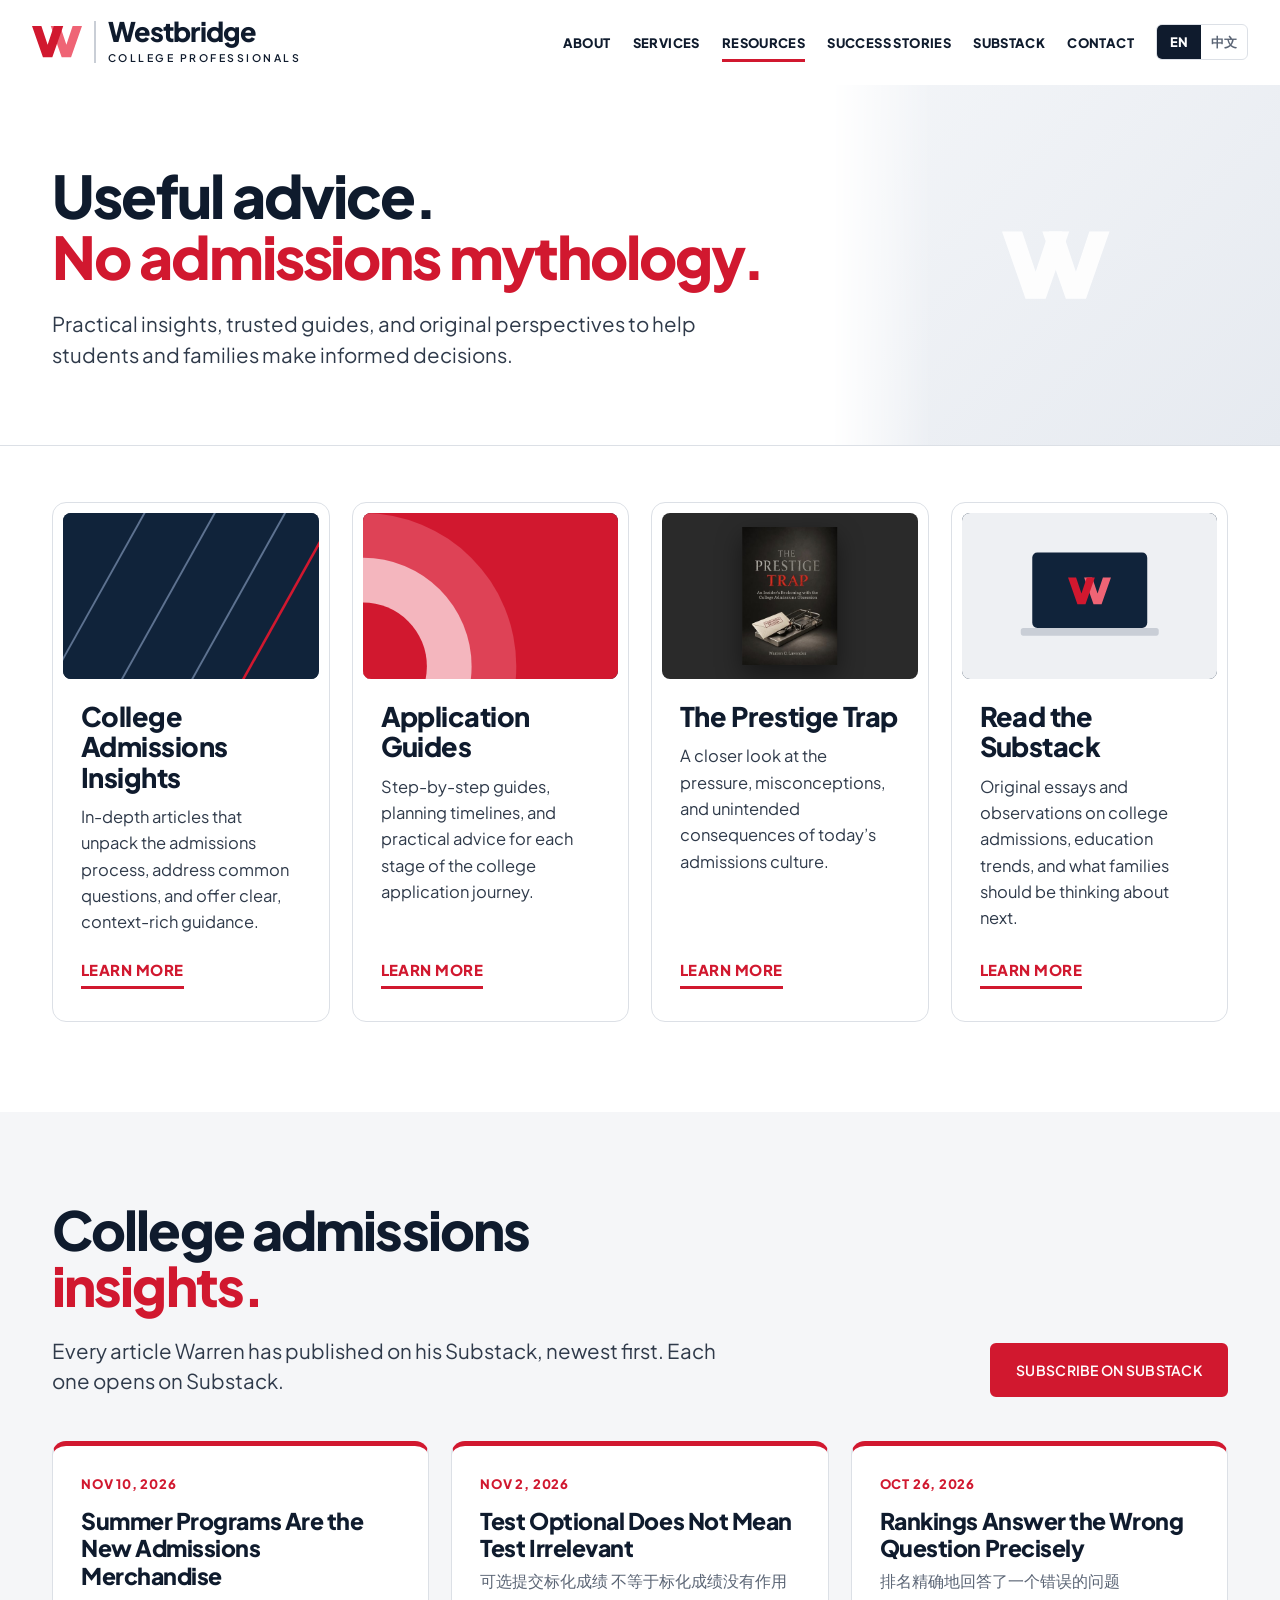
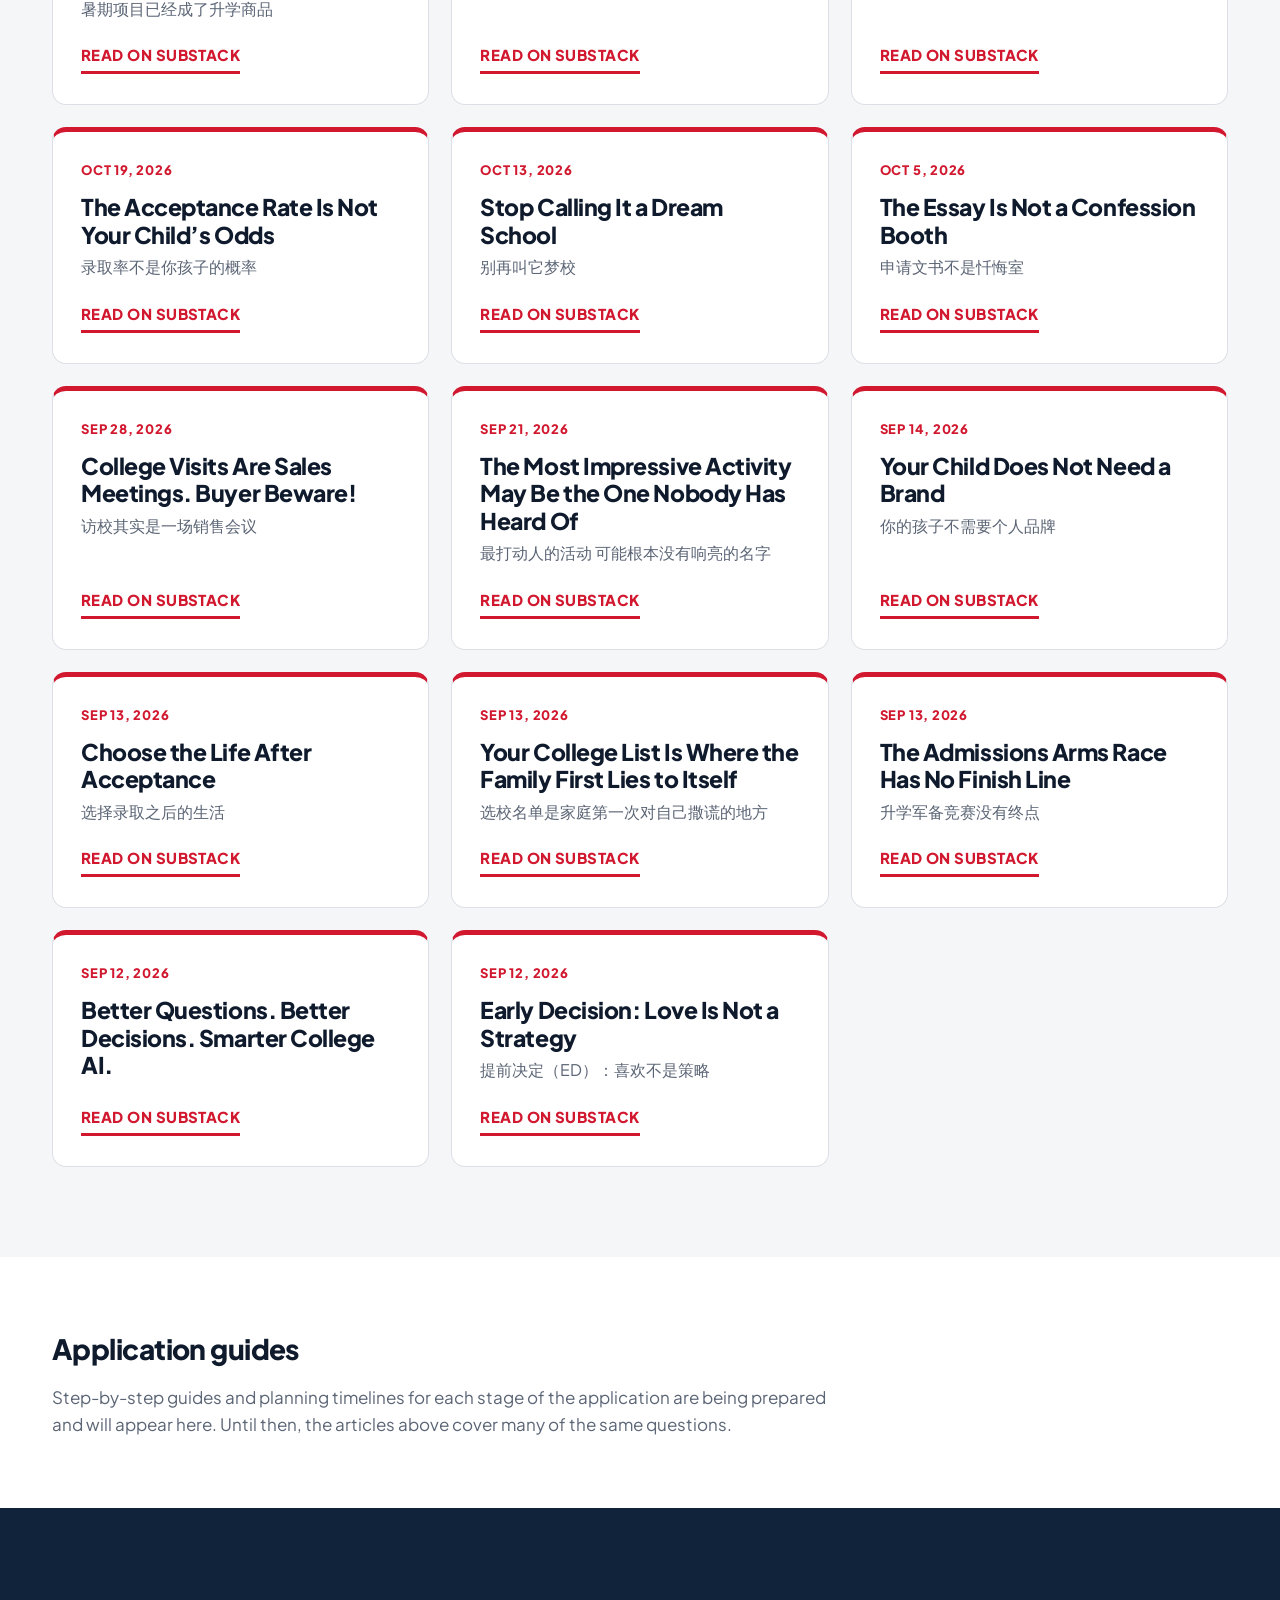
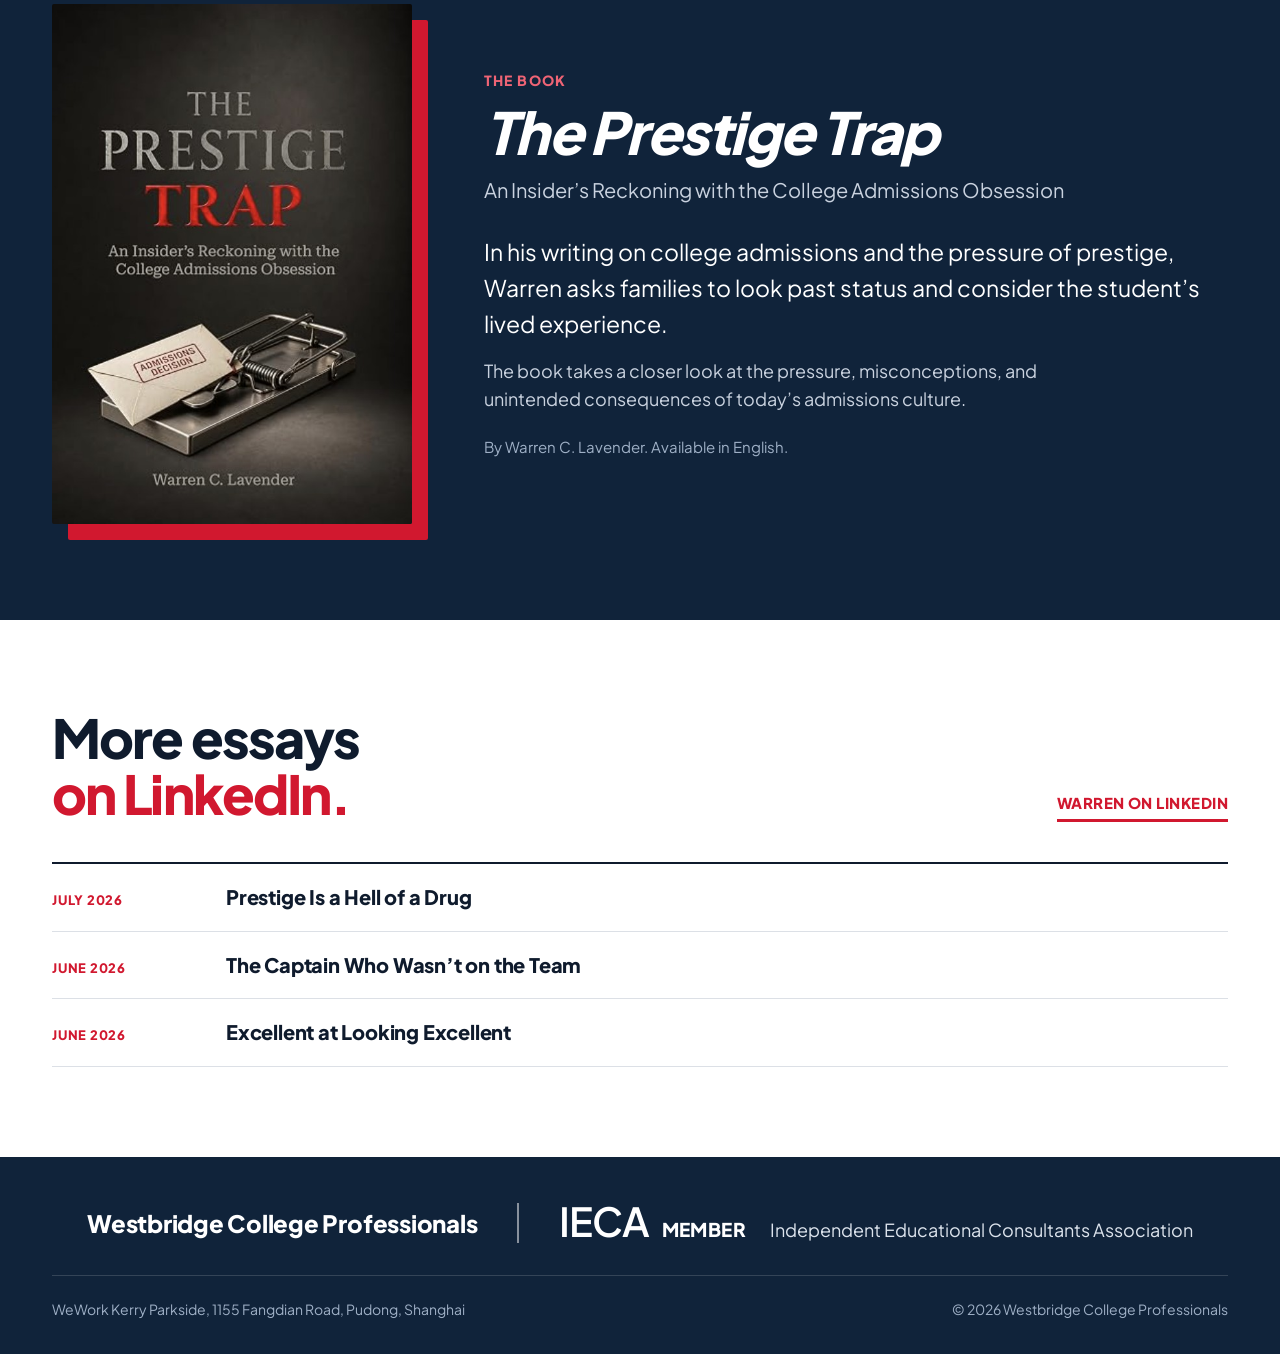
==== commit 481282cc: "Tidy the header and hero; show Substack articles as cards; version asset links Co-Authored-By: Claud" ====
--- a/resources.html
+++ b/resources.html
@@ -12,9 +12,9 @@
 <meta property="og:image" content="https://westbridge.agency/assets/img/prestige-trap-cover.jpg">
 <link rel="icon" href="/assets/favicon.svg" type="image/svg+xml">
 <link rel="preload" href="/assets/fonts/pjs-800.woff2" as="font" type="font/woff2" crossorigin>
-<link rel="stylesheet" href="/assets/site.css">
-<script src="/assets/i18n-zh.js" defer></script>
-<script src="/assets/site.js" defer></script>
+<link rel="stylesheet" href="/assets/site.css?v=aca2b81d">
+<script src="/assets/i18n-zh.js?v=28a9da85" defer></script>
+<script src="/assets/site.js?v=6fd84dea" defer></script>
 </head>
 <body>
 <a class="skip" href="#main" data-i18n="ui.skip">Skip to content</a>
@@ -106,9 +106,65 @@
         </div>
         <a class="btn caps" href="https://collegeclearly.substack.com/" target="_blank" rel="noopener noreferrer" data-i18n="substack.subscribe">Subscribe on Substack</a>
       </div>
-      <ol class="post-list">
-        <li class="post-row"><time datetime="2026-11-10" data-date>2026-11-10</time><a href="https://collegeclearly.substack.com/p/summer-programs-are-the-new-admissions" target="_blank" rel="noopener noreferrer"><span class="t-en">Summer Programs Are the New Admissions Merchandise</span><span class="t-zh" lang="zh-CN">暑期项目已经成了升学商品</span></a></li><li class="post-row"><time datetime="2026-11-02" data-date>2026-11-02</time><a href="https://collegeclearly.substack.com/p/test-optional-does-not-mean-test" target="_blank" rel="noopener noreferrer"><span class="t-en">Test Optional Does Not Mean Test Irrelevant</span><span class="t-zh" lang="zh-CN">可选提交标化成绩 不等于标化成绩没有作用</span></a></li><li class="post-row"><time datetime="2026-10-26" data-date>2026-10-26</time><a href="https://collegeclearly.substack.com/p/rankings-answer-the-wrong-question" target="_blank" rel="noopener noreferrer"><span class="t-en">Rankings Answer the Wrong Question Precisely</span><span class="t-zh" lang="zh-CN">排名精确地回答了一个错误的问题</span></a></li><li class="post-row"><time datetime="2026-10-19" data-date>2026-10-19</time><a href="https://collegeclearly.substack.com/p/the-acceptance-rate-is-not-your-childs" target="_blank" rel="noopener noreferrer"><span class="t-en">The Acceptance Rate Is Not Your Child’s Odds</span><span class="t-zh" lang="zh-CN">录取率不是你孩子的概率</span></a></li><li class="post-row"><time datetime="2026-10-13" data-date>2026-10-13</time><a href="https://collegeclearly.substack.com/p/stop-calling-it-a-dream-school" target="_blank" rel="noopener noreferrer"><span class="t-en">Stop Calling It a Dream School</span><span class="t-zh" lang="zh-CN">别再叫它梦校</span></a></li><li class="post-row"><time datetime="2026-10-05" data-date>2026-10-05</time><a href="https://collegeclearly.substack.com/p/the-essay-is-not-a-confession-booth" target="_blank" rel="noopener noreferrer"><span class="t-en">The Essay Is Not a Confession Booth</span><span class="t-zh" lang="zh-CN">申请文书不是忏悔室</span></a></li><li class="post-row"><time datetime="2026-09-28" data-date>2026-09-28</time><a href="https://collegeclearly.substack.com/p/college-visits-are-sales-meetings" target="_blank" rel="noopener noreferrer"><span class="t-en">College Visits Are Sales Meetings. Buyer Beware!</span><span class="t-zh" lang="zh-CN">访校其实是一场销售会议</span></a></li><li class="post-row"><time datetime="2026-09-21" data-date>2026-09-21</time><a href="https://collegeclearly.substack.com/p/the-most-impressive-activity-may" target="_blank" rel="noopener noreferrer"><span class="t-en">The Most Impressive Activity May Be the One Nobody Has Heard Of</span><span class="t-zh" lang="zh-CN">最打动人的活动 可能根本没有响亮的名字</span></a></li><li class="post-row"><time datetime="2026-09-14" data-date>2026-09-14</time><a href="https://collegeclearly.substack.com/p/your-child-does-not-need-a-brand" target="_blank" rel="noopener noreferrer"><span class="t-en">Your Child Does Not Need a Brand</span><span class="t-zh" lang="zh-CN">你的孩子不需要个人品牌</span></a></li><li class="post-row"><time datetime="2026-09-13" data-date>2026-09-13</time><a href="https://collegeclearly.substack.com/p/choose-the-life-after-acceptance" target="_blank" rel="noopener noreferrer"><span class="t-en">Choose the Life After Acceptance</span><span class="t-zh" lang="zh-CN">选择录取之后的生活</span></a></li><li class="post-row"><time datetime="2026-09-13" data-date>2026-09-13</time><a href="https://collegeclearly.substack.com/p/your-college-list-is-where-the-family" target="_blank" rel="noopener noreferrer"><span class="t-en">Your College List Is Where the Family First Lies to Itself</span><span class="t-zh" lang="zh-CN">选校名单是家庭第一次对自己撒谎的地方</span></a></li><li class="post-row"><time datetime="2026-09-13" data-date>2026-09-13</time><a href="https://collegeclearly.substack.com/p/the-admissions-arms-race-has-no-finish" target="_blank" rel="noopener noreferrer"><span class="t-en">The Admissions Arms Race Has No Finish Line</span><span class="t-zh" lang="zh-CN">升学军备竞赛没有终点</span></a></li><li class="post-row"><time datetime="2026-09-12" data-date>2026-09-12</time><a href="https://collegeclearly.substack.com/p/better-questions-better-decisions" target="_blank" rel="noopener noreferrer"><span class="t-en">Better Questions. Better Decisions. Smarter College AI.</span></a></li><li class="post-row"><time datetime="2026-09-12" data-date>2026-09-12</time><a href="https://collegeclearly.substack.com/p/early-decision-love-is-not-a-strategy" target="_blank" rel="noopener noreferrer"><span class="t-en">Early Decision: Love Is Not a Strategy</span><span class="t-zh" lang="zh-CN">提前决定（ED）：喜欢不是策略</span></a></li>
-      </ol>
+      <div class="post-grid">
+        <article class="post-card">
+          <time datetime="2026-11-10" data-date>2026-11-10</time>
+          <h3><a href="https://collegeclearly.substack.com/p/summer-programs-are-the-new-admissions" target="_blank" rel="noopener noreferrer"><span class="t-en">Summer Programs Are the New Admissions Merchandise</span><span class="t-zh" lang="zh-CN">暑期项目已经成了升学商品</span></a></h3>
+          <a class="textlink" href="https://collegeclearly.substack.com/p/summer-programs-are-the-new-admissions" target="_blank" rel="noopener noreferrer" data-i18n="post.read">Read on Substack</a>
+        </article><article class="post-card">
+          <time datetime="2026-11-02" data-date>2026-11-02</time>
+          <h3><a href="https://collegeclearly.substack.com/p/test-optional-does-not-mean-test" target="_blank" rel="noopener noreferrer"><span class="t-en">Test Optional Does Not Mean Test Irrelevant</span><span class="t-zh" lang="zh-CN">可选提交标化成绩 不等于标化成绩没有作用</span></a></h3>
+          <a class="textlink" href="https://collegeclearly.substack.com/p/test-optional-does-not-mean-test" target="_blank" rel="noopener noreferrer" data-i18n="post.read">Read on Substack</a>
+        </article><article class="post-card">
+          <time datetime="2026-10-26" data-date>2026-10-26</time>
+          <h3><a href="https://collegeclearly.substack.com/p/rankings-answer-the-wrong-question" target="_blank" rel="noopener noreferrer"><span class="t-en">Rankings Answer the Wrong Question Precisely</span><span class="t-zh" lang="zh-CN">排名精确地回答了一个错误的问题</span></a></h3>
+          <a class="textlink" href="https://collegeclearly.substack.com/p/rankings-answer-the-wrong-question" target="_blank" rel="noopener noreferrer" data-i18n="post.read">Read on Substack</a>
+        </article><article class="post-card">
+          <time datetime="2026-10-19" data-date>2026-10-19</time>
+          <h3><a href="https://collegeclearly.substack.com/p/the-acceptance-rate-is-not-your-childs" target="_blank" rel="noopener noreferrer"><span class="t-en">The Acceptance Rate Is Not Your Child’s Odds</span><span class="t-zh" lang="zh-CN">录取率不是你孩子的概率</span></a></h3>
+          <a class="textlink" href="https://collegeclearly.substack.com/p/the-acceptance-rate-is-not-your-childs" target="_blank" rel="noopener noreferrer" data-i18n="post.read">Read on Substack</a>
+        </article><article class="post-card">
+          <time datetime="2026-10-13" data-date>2026-10-13</time>
+          <h3><a href="https://collegeclearly.substack.com/p/stop-calling-it-a-dream-school" target="_blank" rel="noopener noreferrer"><span class="t-en">Stop Calling It a Dream School</span><span class="t-zh" lang="zh-CN">别再叫它梦校</span></a></h3>
+          <a class="textlink" href="https://collegeclearly.substack.com/p/stop-calling-it-a-dream-school" target="_blank" rel="noopener noreferrer" data-i18n="post.read">Read on Substack</a>
+        </article><article class="post-card">
+          <time datetime="2026-10-05" data-date>2026-10-05</time>
+          <h3><a href="https://collegeclearly.substack.com/p/the-essay-is-not-a-confession-booth" target="_blank" rel="noopener noreferrer"><span class="t-en">The Essay Is Not a Confession Booth</span><span class="t-zh" lang="zh-CN">申请文书不是忏悔室</span></a></h3>
+          <a class="textlink" href="https://collegeclearly.substack.com/p/the-essay-is-not-a-confession-booth" target="_blank" rel="noopener noreferrer" data-i18n="post.read">Read on Substack</a>
+        </article><article class="post-card">
+          <time datetime="2026-09-28" data-date>2026-09-28</time>
+          <h3><a href="https://collegeclearly.substack.com/p/college-visits-are-sales-meetings" target="_blank" rel="noopener noreferrer"><span class="t-en">College Visits Are Sales Meetings. Buyer Beware!</span><span class="t-zh" lang="zh-CN">访校其实是一场销售会议</span></a></h3>
+          <a class="textlink" href="https://collegeclearly.substack.com/p/college-visits-are-sales-meetings" target="_blank" rel="noopener noreferrer" data-i18n="post.read">Read on Substack</a>
+        </article><article class="post-card">
+          <time datetime="2026-09-21" data-date>2026-09-21</time>
+          <h3><a href="https://collegeclearly.substack.com/p/the-most-impressive-activity-may" target="_blank" rel="noopener noreferrer"><span class="t-en">The Most Impressive Activity May Be the One Nobody Has Heard Of</span><span class="t-zh" lang="zh-CN">最打动人的活动 可能根本没有响亮的名字</span></a></h3>
+          <a class="textlink" href="https://collegeclearly.substack.com/p/the-most-impressive-activity-may" target="_blank" rel="noopener noreferrer" data-i18n="post.read">Read on Substack</a>
+        </article><article class="post-card">
+          <time datetime="2026-09-14" data-date>2026-09-14</time>
+          <h3><a href="https://collegeclearly.substack.com/p/your-child-does-not-need-a-brand" target="_blank" rel="noopener noreferrer"><span class="t-en">Your Child Does Not Need a Brand</span><span class="t-zh" lang="zh-CN">你的孩子不需要个人品牌</span></a></h3>
+          <a class="textlink" href="https://collegeclearly.substack.com/p/your-child-does-not-need-a-brand" target="_blank" rel="noopener noreferrer" data-i18n="post.read">Read on Substack</a>
+        </article><article class="post-card">
+          <time datetime="2026-09-13" data-date>2026-09-13</time>
+          <h3><a href="https://collegeclearly.substack.com/p/choose-the-life-after-acceptance" target="_blank" rel="noopener noreferrer"><span class="t-en">Choose the Life After Acceptance</span><span class="t-zh" lang="zh-CN">选择录取之后的生活</span></a></h3>
+          <a class="textlink" href="https://collegeclearly.substack.com/p/choose-the-life-after-acceptance" target="_blank" rel="noopener noreferrer" data-i18n="post.read">Read on Substack</a>
+        </article><article class="post-card">
+          <time datetime="2026-09-13" data-date>2026-09-13</time>
+          <h3><a href="https://collegeclearly.substack.com/p/your-college-list-is-where-the-family" target="_blank" rel="noopener noreferrer"><span class="t-en">Your College List Is Where the Family First Lies to Itself</span><span class="t-zh" lang="zh-CN">选校名单是家庭第一次对自己撒谎的地方</span></a></h3>
+          <a class="textlink" href="https://collegeclearly.substack.com/p/your-college-list-is-where-the-family" target="_blank" rel="noopener noreferrer" data-i18n="post.read">Read on Substack</a>
+        </article><article class="post-card">
+          <time datetime="2026-09-13" data-date>2026-09-13</time>
+          <h3><a href="https://collegeclearly.substack.com/p/the-admissions-arms-race-has-no-finish" target="_blank" rel="noopener noreferrer"><span class="t-en">The Admissions Arms Race Has No Finish Line</span><span class="t-zh" lang="zh-CN">升学军备竞赛没有终点</span></a></h3>
+          <a class="textlink" href="https://collegeclearly.substack.com/p/the-admissions-arms-race-has-no-finish" target="_blank" rel="noopener noreferrer" data-i18n="post.read">Read on Substack</a>
+        </article><article class="post-card">
+          <time datetime="2026-09-12" data-date>2026-09-12</time>
+          <h3><a href="https://collegeclearly.substack.com/p/better-questions-better-decisions" target="_blank" rel="noopener noreferrer"><span class="t-en">Better Questions. Better Decisions. Smarter College AI.</span></a></h3>
+          <a class="textlink" href="https://collegeclearly.substack.com/p/better-questions-better-decisions" target="_blank" rel="noopener noreferrer" data-i18n="post.read">Read on Substack</a>
+        </article><article class="post-card">
+          <time datetime="2026-09-12" data-date>2026-09-12</time>
+          <h3><a href="https://collegeclearly.substack.com/p/early-decision-love-is-not-a-strategy" target="_blank" rel="noopener noreferrer"><span class="t-en">Early Decision: Love Is Not a Strategy</span><span class="t-zh" lang="zh-CN">提前决定（ED）：喜欢不是策略</span></a></h3>
+          <a class="textlink" href="https://collegeclearly.substack.com/p/early-decision-love-is-not-a-strategy" target="_blank" rel="noopener noreferrer" data-i18n="post.read">Read on Substack</a>
+        </article>
+      </div>
     </div>
   </section>
 
--- a/assets/site.css
+++ b/assets/site.css
@@ -41,7 +41,7 @@
 html[lang^="zh"] .display{letter-spacing:0;line-height:1.25;text-wrap:wrap;word-break:keep-all;overflow-wrap:anywhere}
 html[lang^="zh"] h1.display{font-size:clamp(34px,4.6vw,64px)}
 html[lang^="zh"] h2.display{font-size:clamp(30px,3.8vw,48px)}
-h1.display{font-size:clamp(40px,5.6vw,76px)}
+h1.display{font-size:clamp(38px,4.6vw,68px)}
 h2.display{font-size:clamp(32px,4.2vw,54px)}
 .lede{font-size:clamp(18px,1.6vw,22px);color:var(--text);max-width:34em;margin-top:22px;line-height:1.5}
 .lede.wide{max-width:52em}
@@ -61,15 +61,15 @@
 /* ---------- header ---------- */
 .site-header{position:sticky;top:0;z-index:50;background:rgba(255,255,255,.97);backdrop-filter:saturate(1.4) blur(10px);border-bottom:1px solid transparent;transition:border-color .2s}
 .site-header.scrolled{border-bottom-color:var(--line)}
-.bar{display:flex;align-items:center;gap:26px;height:88px;max-width:1440px;margin:0 auto;padding:0 32px}
+.bar{display:flex;align-items:center;gap:22px;height:84px;max-width:1440px;margin:0 auto;padding:0 32px}
 .brand{display:flex;align-items:center;gap:12px;text-decoration:none;flex:none}
-.brand .mark{width:58px;height:auto}
+.brand .mark{width:50px;height:auto}
 .brand .rule{width:1.5px;height:42px;background:#C9CED6}
-.brand .word{display:block;font-size:30px;font-weight:800;letter-spacing:-.03em;color:var(--ink);line-height:1}
+.brand .word{display:block;font-size:27px;font-weight:800;letter-spacing:-.03em;color:var(--ink);line-height:1}
 .brand .sub{display:block;font-size:10.5px;font-weight:600;letter-spacing:.24em;color:var(--ink);margin-top:5px}
 .nav{margin-left:auto}
-.nav ul{display:flex;gap:24px;list-style:none}
-.nav a{text-decoration:none;font-size:13.5px;font-weight:800;letter-spacing:.03em;text-transform:uppercase;color:var(--ink);padding:8px 0;border-bottom:3px solid transparent;white-space:nowrap}
+.nav ul{display:flex;gap:22px;list-style:none}
+.nav a{text-decoration:none;font-size:13px;font-weight:800;letter-spacing:.03em;text-transform:uppercase;color:var(--ink);padding:8px 0;border-bottom:3px solid transparent;white-space:nowrap}
 .nav a:hover{color:var(--red)}
 .nav a[aria-current]{border-bottom-color:var(--red)}
 html[lang^="zh"] .nav a{text-transform:none;font-size:15px;letter-spacing:.04em}
@@ -78,12 +78,12 @@
 .lang button[aria-pressed="true"]{background:var(--ink);color:#fff}
 .lang button:not([aria-pressed="true"]):hover{color:var(--ink)}
 .menu-btn{display:none;white-space:nowrap;font:inherit;font-size:14px;font-weight:800;background:none;border:1.5px solid var(--ink);color:var(--ink);border-radius:6px;padding:8px 12px;cursor:pointer}
-.header-cta{flex:none}
-@media (min-width:1261px){.nav .menu-cta{display:none}}
-@media (max-width:1260px){
-  .header-cta{display:none}
+.header-cta{flex:none;padding:12px 20px}
+@media (min-width:1121px){.nav .menu-cta{display:none}}
+@media (max-width:1380px){.header-cta{display:none}}
+@media (max-width:1120px){
   .menu-btn{display:inline-block}
-  .nav{position:absolute;left:0;right:0;top:88px;background:#fff;border-bottom:1px solid var(--line);box-shadow:0 18px 30px rgba(16,35,58,.08);display:none}
+  .nav{position:absolute;left:0;right:0;top:84px;background:#fff;border-bottom:1px solid var(--line);box-shadow:0 18px 30px rgba(16,35,58,.08);display:none}
   .nav.open{display:block}
   .nav ul{flex-direction:column;gap:0;padding:8px 24px 22px;max-width:1440px;margin:0 auto}
   .nav li{border-bottom:1px solid var(--line)}
@@ -98,15 +98,15 @@
 @media (max-width:400px){.lang button{min-width:38px;padding:7px 8px}.menu-btn{padding:8px 10px}.brand .word{font-size:21px}}
 
 /* ---------- photo placeholders (swap for Warren's originals) ---------- */
-.ph{position:relative;overflow:hidden;background:linear-gradient(135deg,#EEF1F5 0%,#DCE3EB 100%);color:#fff;display:flex;align-items:center;justify-content:center}
-.ph-mark{width:34%;max-width:180px;opacity:.55}
+.ph{position:relative;overflow:hidden;background:linear-gradient(135deg,#F3F5F8 0%,#E6EAF0 100%);color:#fff;display:flex;align-items:center;justify-content:center}
+.ph-mark{width:24%;max-width:120px;opacity:.9}
 
 /* ---------- hero ---------- */
 .hero{position:relative;overflow:hidden;background:#fff}
-.hero-grid{display:grid;grid-template-columns:minmax(0,1fr) minmax(0,1fr);align-items:stretch;max-width:1440px;margin:0 auto}
-.hero-text{padding:64px 32px 120px max(32px,calc((100vw - 1240px)/2 + 32px));position:relative;z-index:1}
+.hero-grid{display:grid;grid-template-columns:minmax(0,1.3fr) minmax(0,.7fr);align-items:stretch;max-width:1440px;margin:0 auto}
+.hero-text{padding:80px 32px 132px max(32px,calc((100vw - 1240px)/2 + 32px));position:relative;z-index:1}
 .hero .ctas{display:flex;gap:14px;flex-wrap:wrap;margin-top:34px}
-.hero-ph{min-height:520px;-webkit-mask-image:linear-gradient(to right,transparent 0,#000 22%);mask-image:linear-gradient(to right,transparent 0,#000 22%)}
+.hero-ph{min-height:460px;-webkit-mask-image:linear-gradient(to right,transparent 0,#000 22%);mask-image:linear-gradient(to right,transparent 0,#000 22%)}
 .hero-ph.short{min-height:360px}
 @media (max-width:900px){
   .hero-grid{grid-template-columns:1fr}
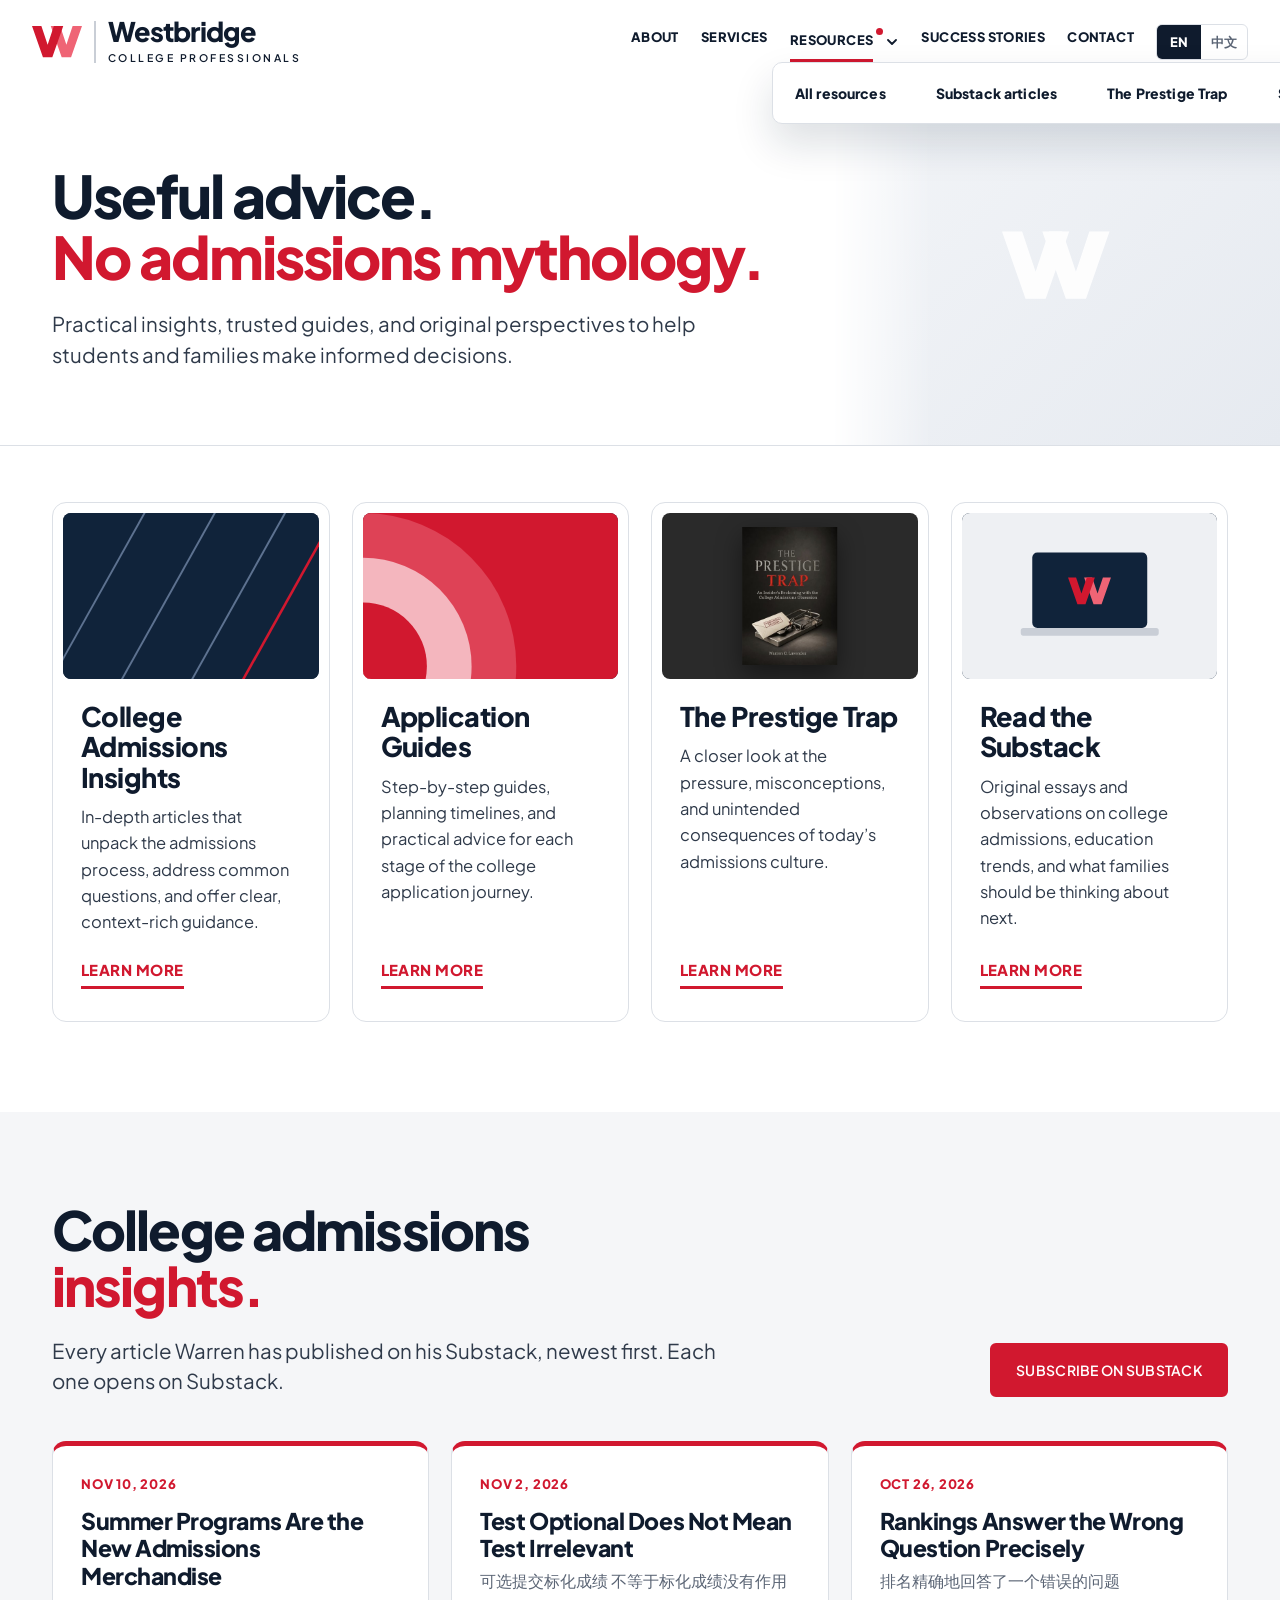
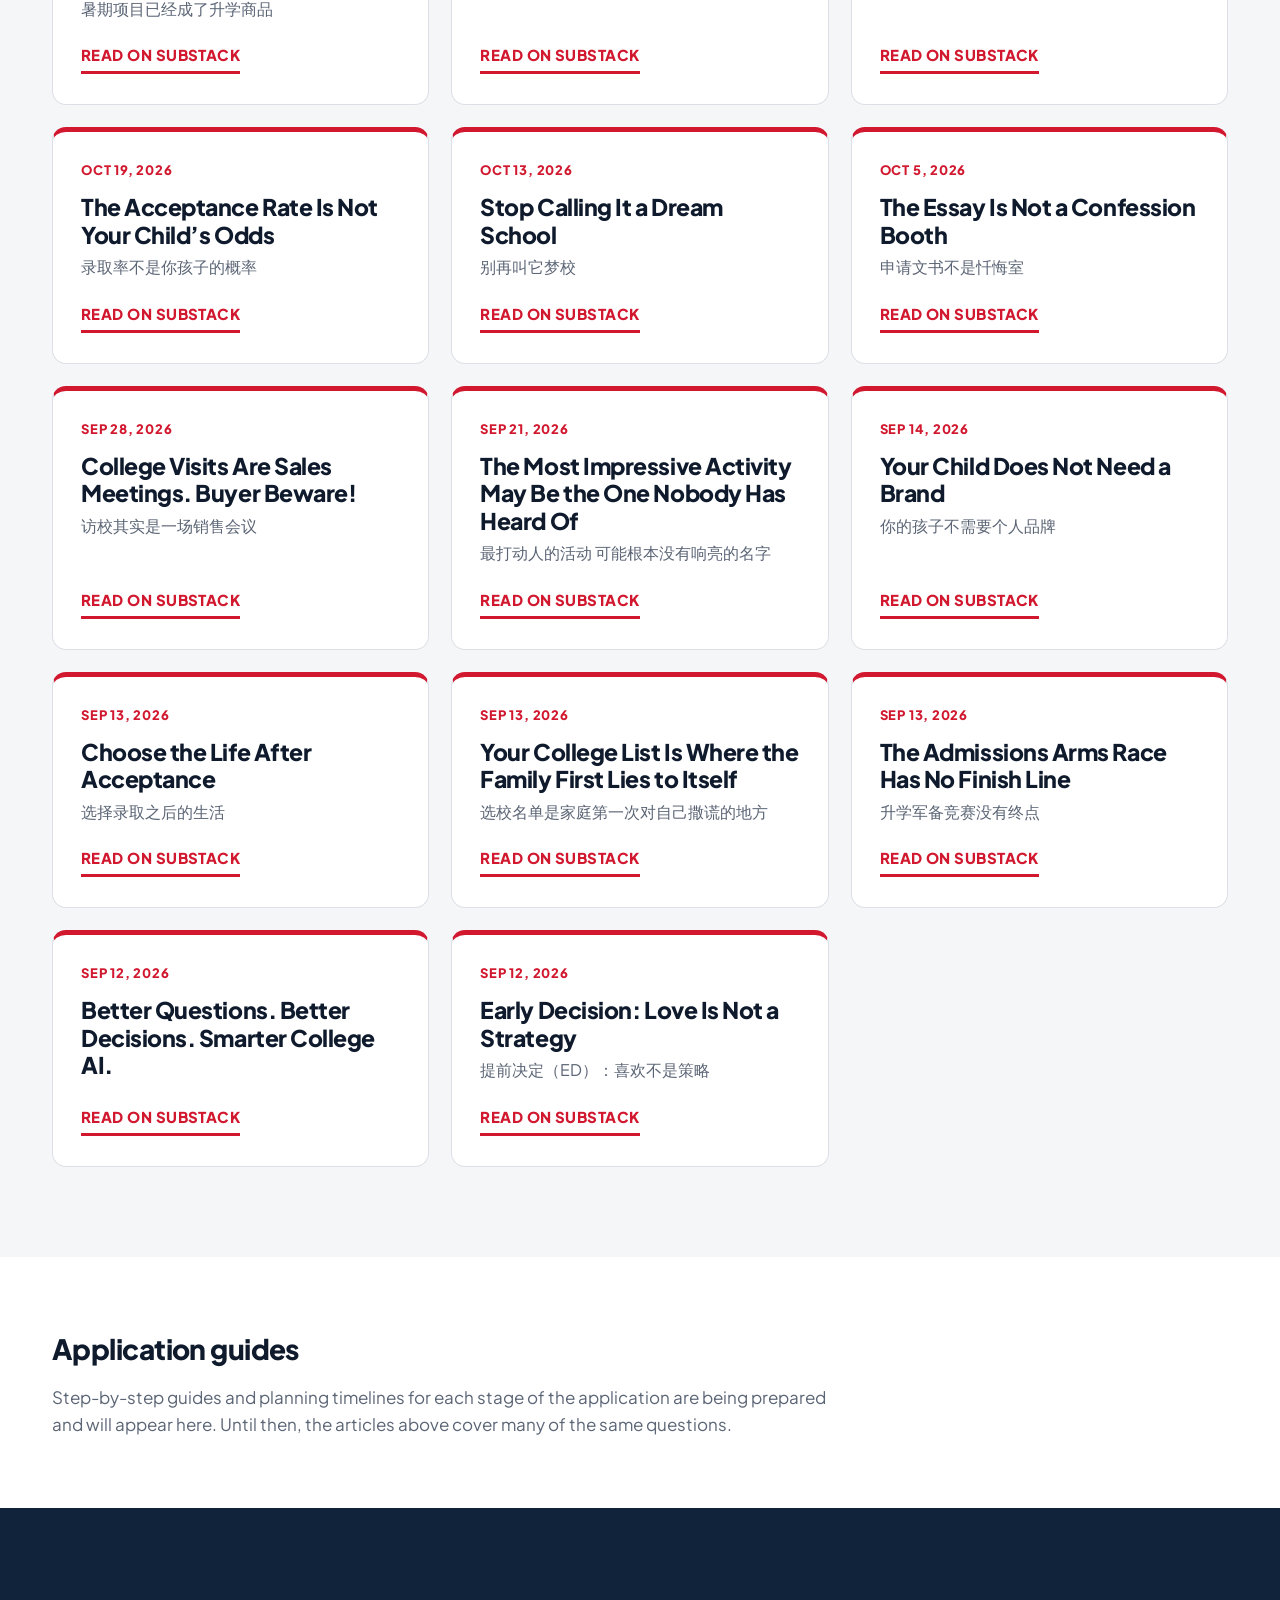
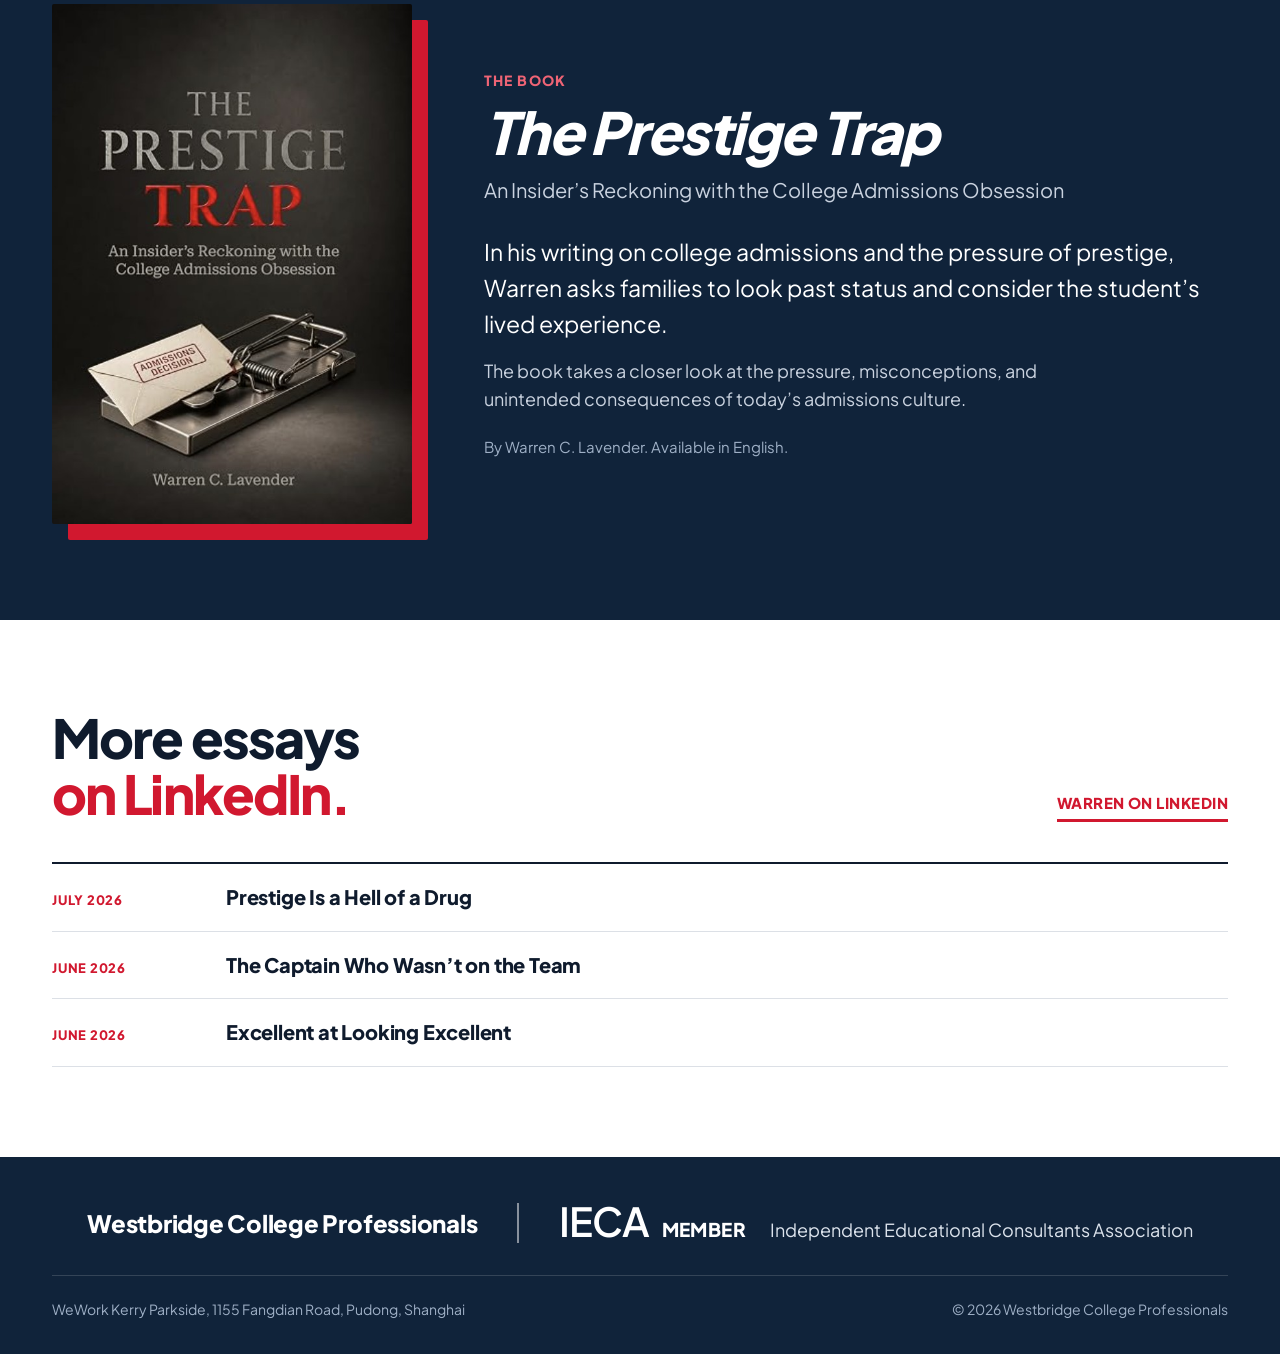
==== commit e66b4bfd: "Resources dropdown in the menu; Substack moved into it with an external-link arrow - Dropdown opens " ====
--- a/resources.html
+++ b/resources.html
@@ -12,9 +12,9 @@
 <meta property="og:image" content="https://westbridge.agency/assets/img/prestige-trap-cover.jpg">
 <link rel="icon" href="/assets/favicon.svg" type="image/svg+xml">
 <link rel="preload" href="/assets/fonts/pjs-800.woff2" as="font" type="font/woff2" crossorigin>
-<link rel="stylesheet" href="/assets/site.css?v=aca2b81d">
-<script src="/assets/i18n-zh.js?v=28a9da85" defer></script>
-<script src="/assets/site.js?v=6fd84dea" defer></script>
+<link rel="stylesheet" href="/assets/site.css?v=727f0eb8">
+<script src="/assets/i18n-zh.js?v=1043d926" defer></script>
+<script src="/assets/site.js?v=3e6397ee" defer></script>
 </head>
 <body>
 <a class="skip" href="#main" data-i18n="ui.skip">Skip to content</a>
@@ -30,9 +30,16 @@
       <ul>
         <li><a href="/#about" data-i18n="nav.about">About</a></li>
         <li><a href="/#services" data-i18n="nav.services">Services</a></li>
-        <li><a href="/resources" aria-current="page" data-i18n="nav.resources">Resources</a></li>
+        <li class="has-dd">
+          <a href="/resources" aria-current="page" data-i18n="nav.resources">Resources</a><span class="nav-dot" aria-hidden="true"></span><button class="dd-toggle" type="button" aria-expanded="false" aria-label="More under Resources" data-i18n-aria="nav.resources.more"><svg viewBox="0 0 10 6" aria-hidden="true"><path d="M1 1l4 4 4-4" fill="none" stroke="currentColor" stroke-width="1.8" stroke-linecap="round" stroke-linejoin="round"/></svg></button>
+          <ul class="dd">
+            <li><a href="/resources" data-i18n="dd.all">All resources</a></li>
+            <li><a href="/resources#substack" data-i18n="dd.articles">Substack articles</a></li>
+            <li><a href="/resources#book" data-i18n="dd.book">The Prestige Trap</a></li>
+            <li><a class="ext" href="https://collegeclearly.substack.com/" target="_blank" rel="noopener noreferrer"><span data-i18n="dd.substack">Substack</span><svg class="ext-ic" viewBox="0 0 12 12" aria-hidden="true"><path d="M4 2h6v6M10 2 3.5 8.5" fill="none" stroke="currentColor" stroke-width="1.6" stroke-linecap="round"/></svg></a></li>
+          </ul>
+        </li>
         <li><a href="/success-stories" data-i18n="nav.stories">Success Stories</a></li>
-        <li><a href="https://collegeclearly.substack.com/" target="_blank" rel="noopener noreferrer" data-i18n="nav.substack">Substack</a></li>
         <li><a href="/#contact" data-i18n="nav.contact">Contact</a></li>
         <li class="menu-cta"><a class="btn caps" href="/#contact" data-i18n="cta.schedule">Schedule a consultation</a></li>
       </ul>
--- a/assets/site.css
+++ b/assets/site.css
@@ -89,6 +89,12 @@
   .nav li{border-bottom:1px solid var(--line)}
   .nav a{display:block;padding:15px 0;font-size:15px;border-bottom:0}
   .nav a[aria-current]{color:var(--red)}
+  .nav .has-dd{flex-wrap:wrap;gap:0}
+  .nav .has-dd>a{flex:1}
+  .nav .dd-toggle{padding:15px 10px}
+  .nav ul .dd{position:static;display:none;box-shadow:none;border:0;border-left:3px solid var(--line);border-radius:0;padding:0 0 10px 14px;min-width:0;width:100%}
+  .nav ul .has-dd.open .dd{display:block}
+  .nav .nav-dot{margin-top:16px}
   .nav .menu-cta{border:0;padding-top:16px}
   .nav .menu-cta a{color:#fff;text-align:center;display:flex}
   .lang{margin-left:auto}
@@ -96,6 +102,20 @@
 @media (max-width:640px){.bar{padding:0 20px}}
 @media (max-width:520px){.brand .rule,.brand .sub{display:none}.brand .word{font-size:23px}.brand .mark{width:40px}.bar{height:72px;gap:10px}.nav{top:72px}}
 @media (max-width:400px){.lang button{min-width:38px;padding:7px 8px}.menu-btn{padding:8px 10px}.brand .word{font-size:21px}}
+
+/* dropdown under Resources */
+.has-dd{position:relative;display:flex;align-items:center;gap:2px}
+.dd-toggle{display:inline-flex;align-items:center;background:none;border:0;color:var(--ink);cursor:pointer;padding:8px 2px}
+.dd-toggle svg{width:10px;height:6px;transition:transform .15s}
+.has-dd.open .dd-toggle svg{transform:rotate(180deg)}
+.nav-dot{width:7px;height:7px;border-radius:50%;background:var(--red);align-self:flex-start;margin:6px 0 0 1px;flex:none}
+.dd{list-style:none;position:absolute;top:100%;left:-18px;min-width:230px;background:#fff;border:1.5px solid var(--line);border-radius:10px;box-shadow:0 20px 40px rgba(16,35,58,.14);padding:8px;display:none;z-index:60}
+.has-dd.open .dd{display:block}
+.dd li{border:0}
+.dd a{display:flex;align-items:center;gap:8px;padding:11px 14px;border-radius:7px;font-size:14px;text-transform:none;letter-spacing:.01em;border-bottom:0}
+.dd a:hover{background:var(--soft);color:var(--red)}
+.ext-ic{width:12px;height:12px;color:var(--muted);flex:none}
+html[lang^="zh"] .dd a{font-size:15px}
 
 /* ---------- photo placeholders (swap for Warren's originals) ---------- */
 .ph{position:relative;overflow:hidden;background:linear-gradient(135deg,#F3F5F8 0%,#E6EAF0 100%);color:#fff;display:flex;align-items:center;justify-content:center}
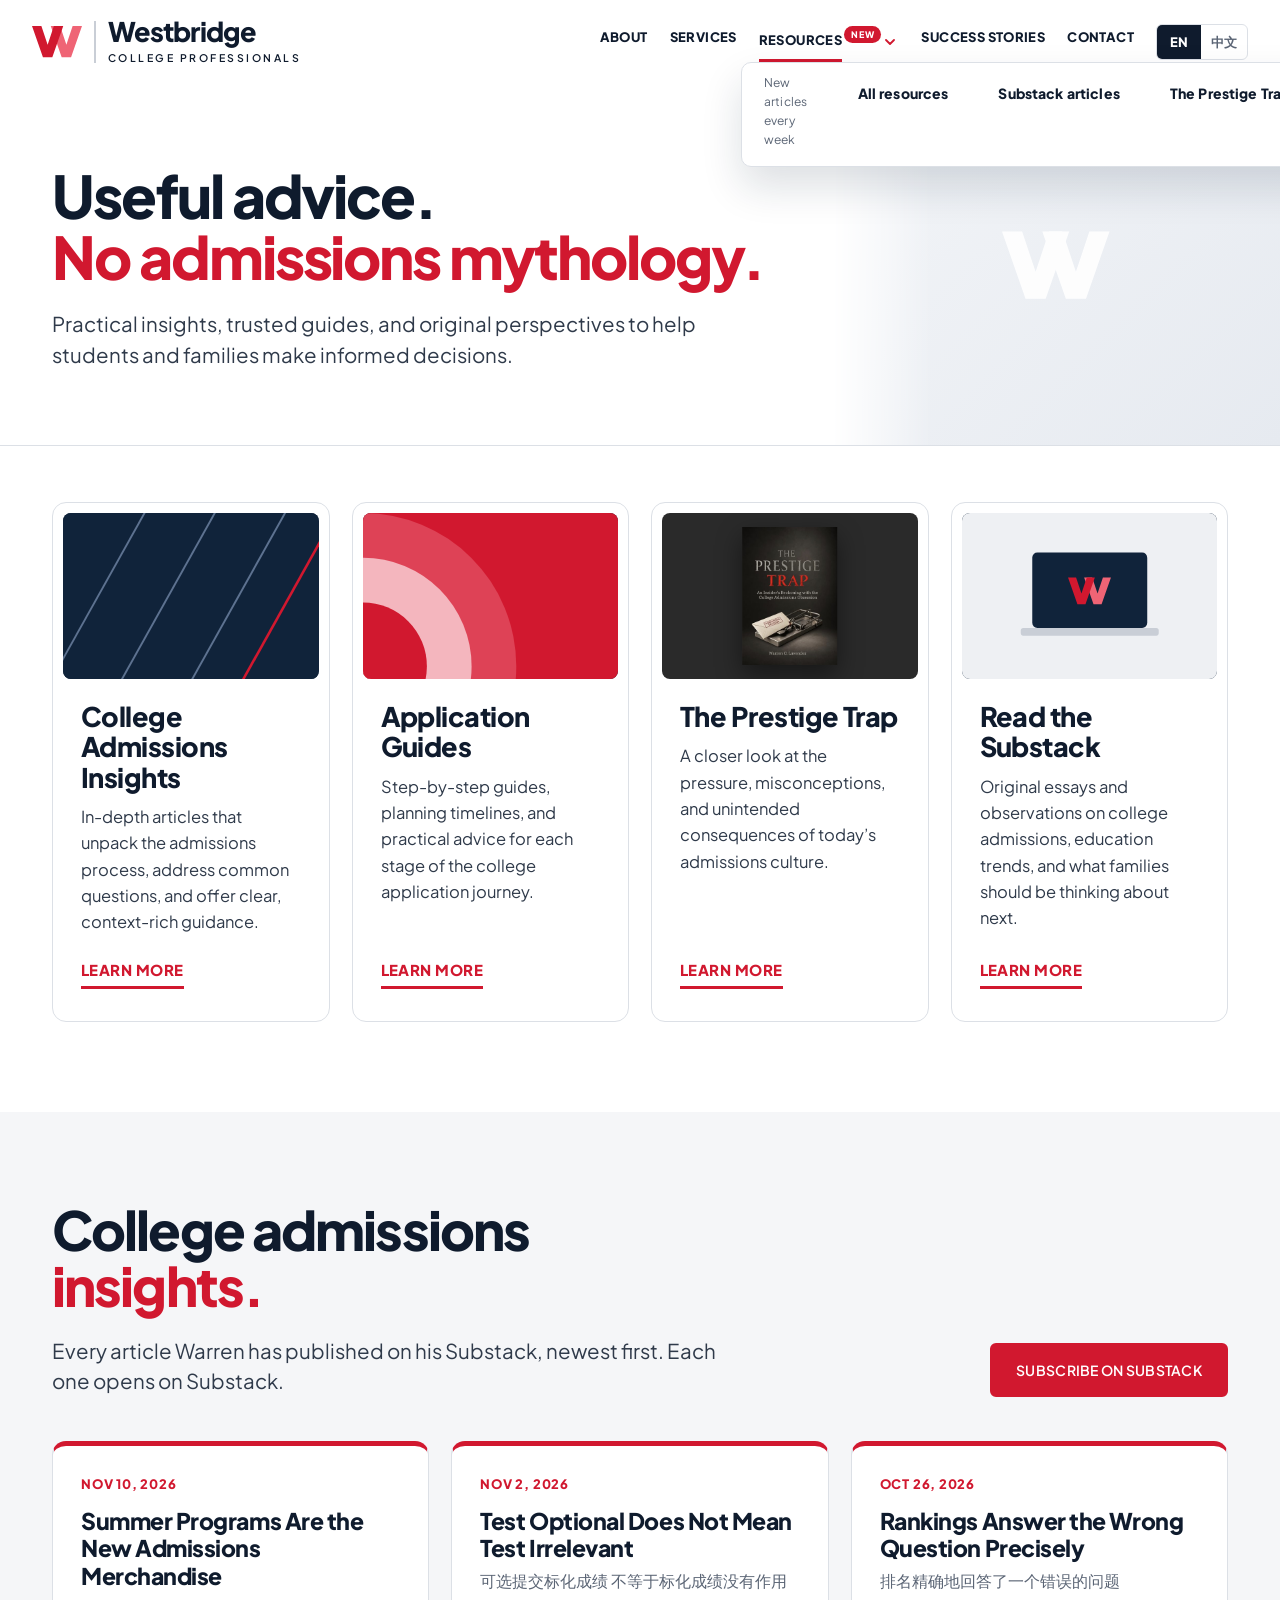
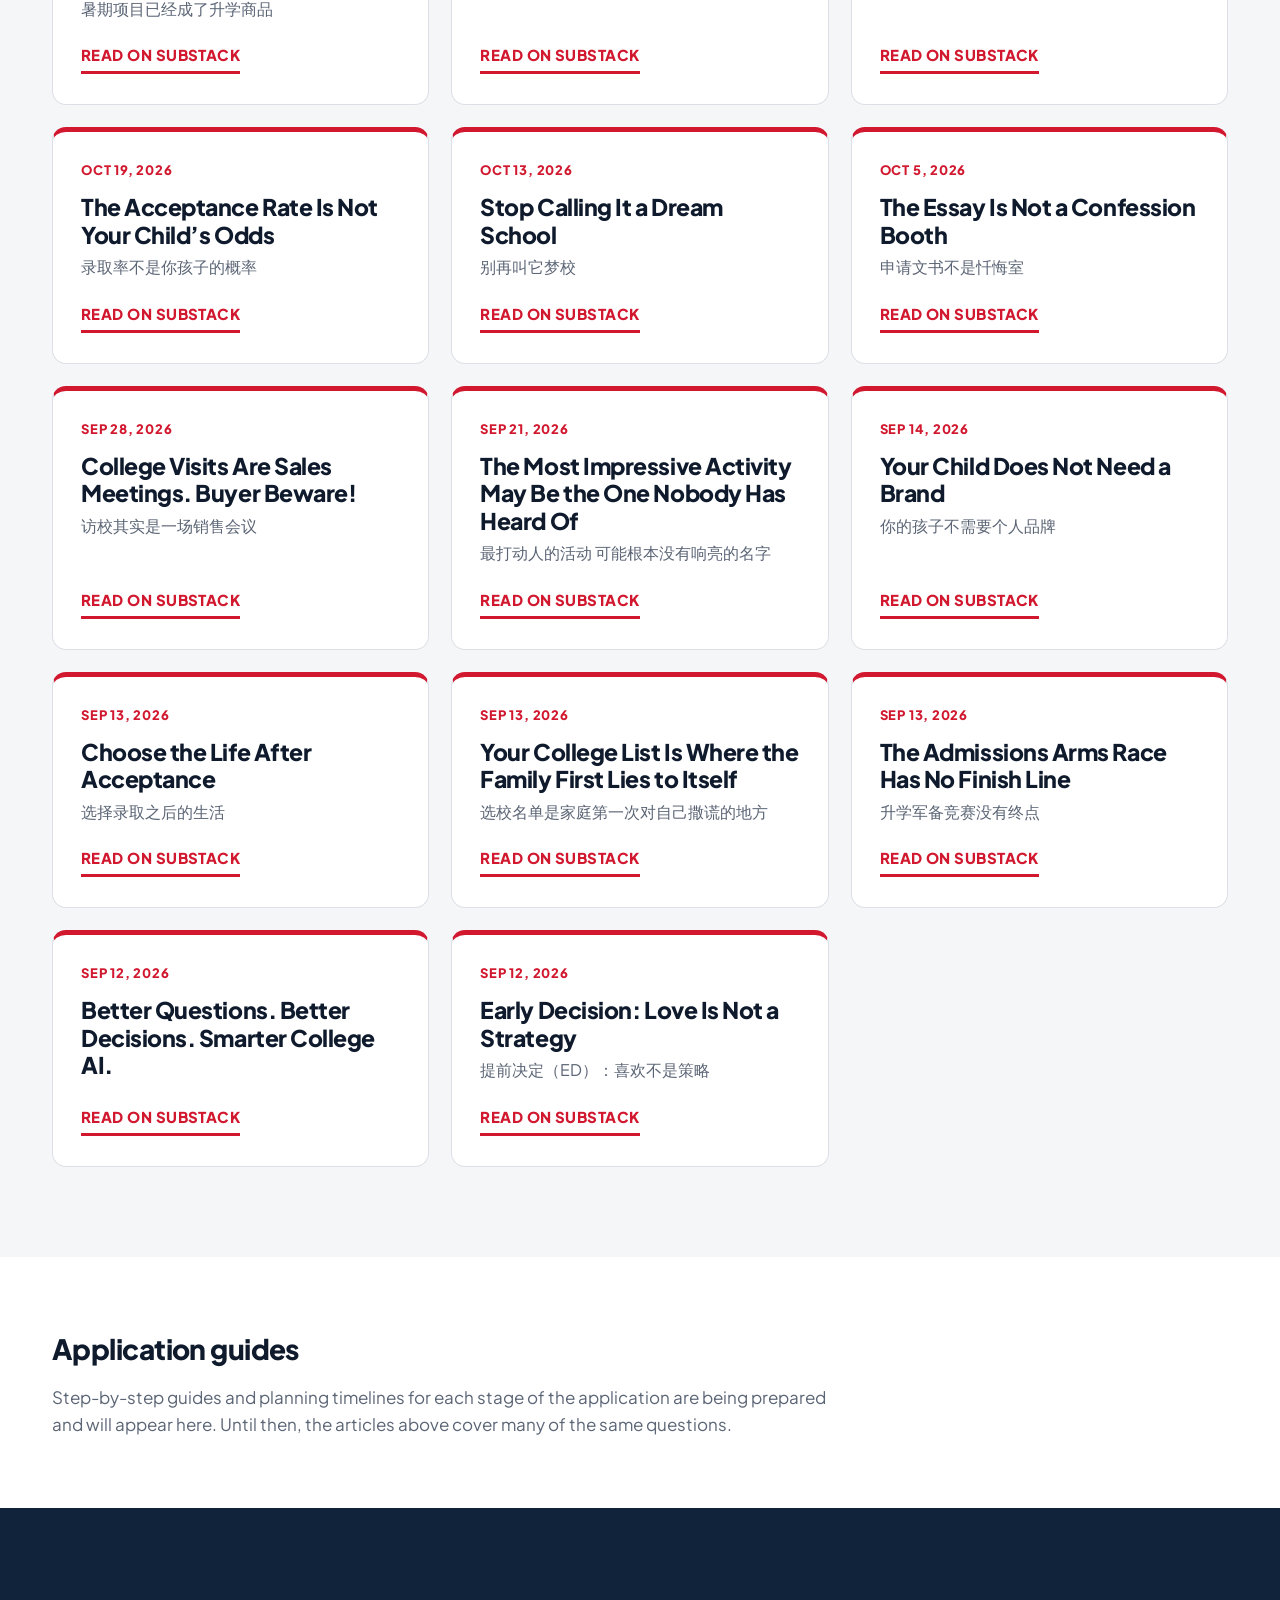
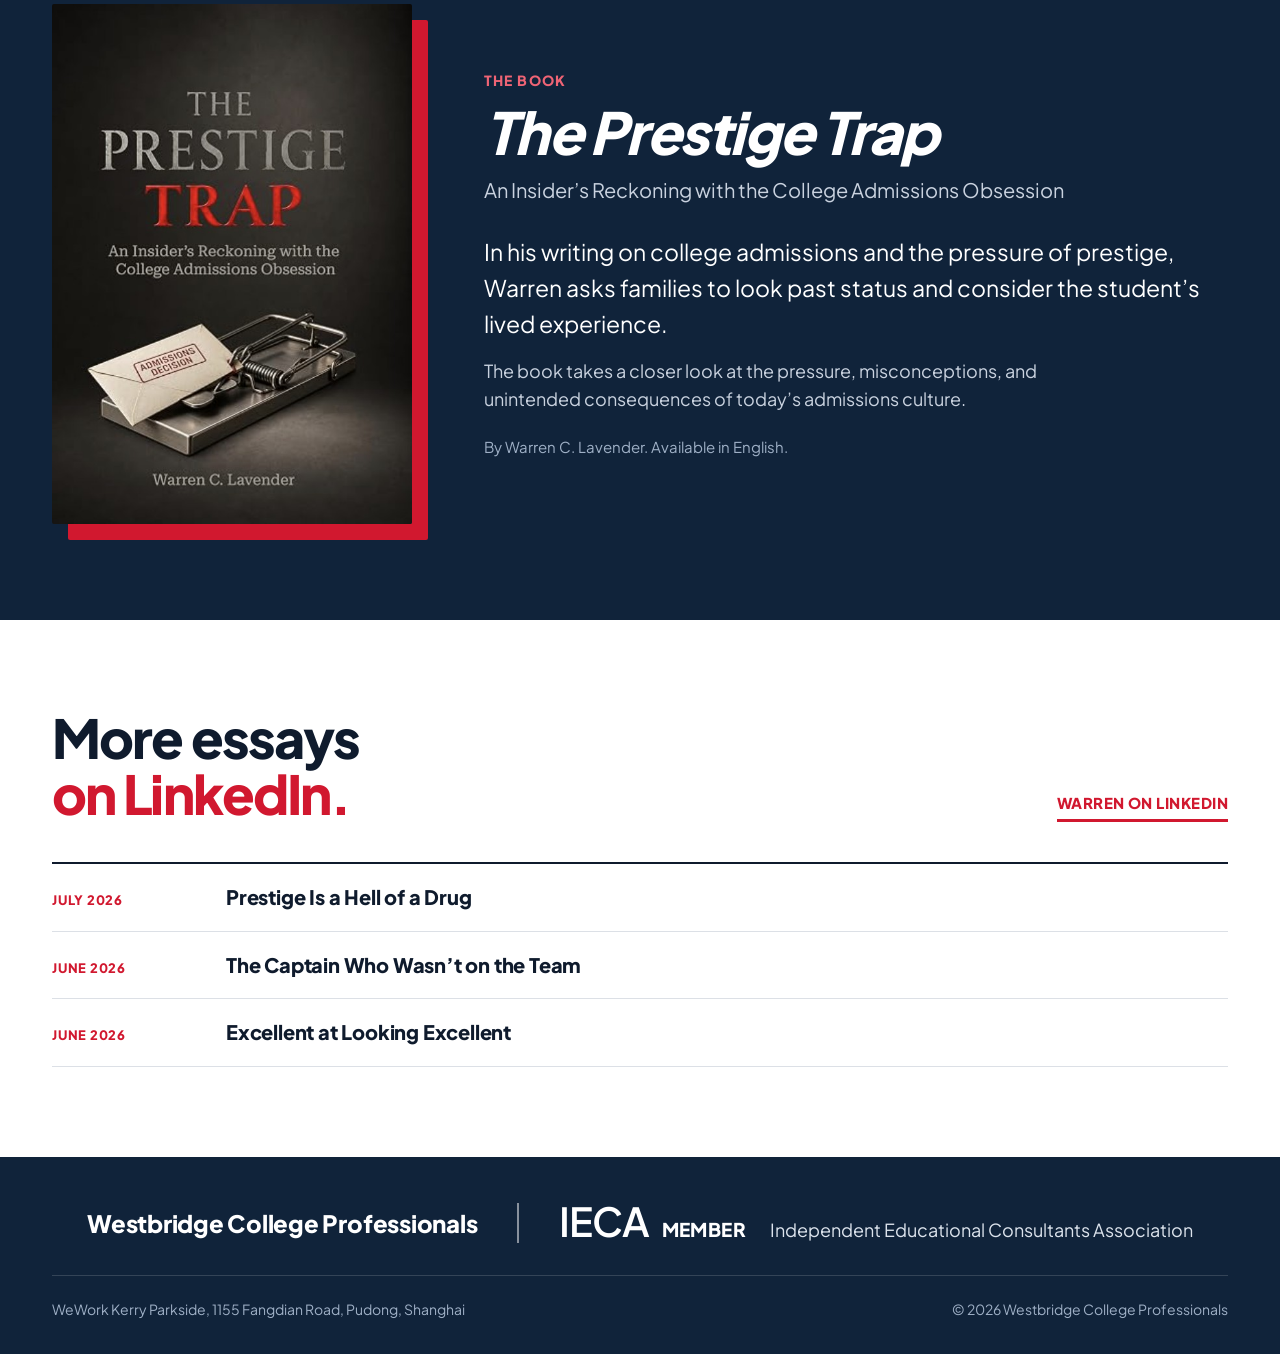
==== commit b92a3713: "Dropdown closes on outside click and back-navigation; NEW pill replaces the red dot Co-Authored-By: " ====
--- a/resources.html
+++ b/resources.html
@@ -12,9 +12,9 @@
 <meta property="og:image" content="https://westbridge.agency/assets/img/prestige-trap-cover.jpg">
 <link rel="icon" href="/assets/favicon.svg" type="image/svg+xml">
 <link rel="preload" href="/assets/fonts/pjs-800.woff2" as="font" type="font/woff2" crossorigin>
-<link rel="stylesheet" href="/assets/site.css?v=727f0eb8">
-<script src="/assets/i18n-zh.js?v=1043d926" defer></script>
-<script src="/assets/site.js?v=3e6397ee" defer></script>
+<link rel="stylesheet" href="/assets/site.css?v=beebe16f">
+<script src="/assets/i18n-zh.js?v=b95c4b94" defer></script>
+<script src="/assets/site.js?v=145a90b2" defer></script>
 </head>
 <body>
 <a class="skip" href="#main" data-i18n="ui.skip">Skip to content</a>
@@ -31,8 +31,9 @@
         <li><a href="/#about" data-i18n="nav.about">About</a></li>
         <li><a href="/#services" data-i18n="nav.services">Services</a></li>
         <li class="has-dd">
-          <a href="/resources" aria-current="page" data-i18n="nav.resources">Resources</a><span class="nav-dot" aria-hidden="true"></span><button class="dd-toggle" type="button" aria-expanded="false" aria-label="More under Resources" data-i18n-aria="nav.resources.more"><svg viewBox="0 0 10 6" aria-hidden="true"><path d="M1 1l4 4 4-4" fill="none" stroke="currentColor" stroke-width="1.8" stroke-linecap="round" stroke-linejoin="round"/></svg></button>
+          <a href="/resources" aria-current="page" data-i18n="nav.resources">Resources</a><span class="new-pill" data-i18n="nav.new">NEW</span><button class="dd-toggle" type="button" aria-expanded="false" aria-label="More under Resources" data-i18n-aria="nav.resources.more"><svg viewBox="0 0 10 6" aria-hidden="true"><path d="M1 1l4 4 4-4" fill="none" stroke="currentColor" stroke-width="1.8" stroke-linecap="round" stroke-linejoin="round"/></svg></button>
           <ul class="dd">
+            <li><span class="dd-note" data-i18n="dd.note">New articles every week</span></li>
             <li><a href="/resources" data-i18n="dd.all">All resources</a></li>
             <li><a href="/resources#substack" data-i18n="dd.articles">Substack articles</a></li>
             <li><a href="/resources#book" data-i18n="dd.book">The Prestige Trap</a></li>
--- a/assets/site.css
+++ b/assets/site.css
@@ -94,7 +94,7 @@
   .nav .dd-toggle{padding:15px 10px}
   .nav ul .dd{position:static;display:none;box-shadow:none;border:0;border-left:3px solid var(--line);border-radius:0;padding:0 0 10px 14px;min-width:0;width:100%}
   .nav ul .has-dd.open .dd{display:block}
-  .nav .nav-dot{margin-top:16px}
+  .nav .new-pill{margin-top:14px}
   .nav .menu-cta{border:0;padding-top:16px}
   .nav .menu-cta a{color:#fff;text-align:center;display:flex}
   .lang{margin-left:auto}
@@ -104,16 +104,18 @@
 @media (max-width:400px){.lang button{min-width:38px;padding:7px 8px}.menu-btn{padding:8px 10px}.brand .word{font-size:21px}}
 
 /* dropdown under Resources */
-.has-dd{position:relative;display:flex;align-items:center;gap:2px}
-.dd-toggle{display:inline-flex;align-items:center;background:none;border:0;color:var(--ink);cursor:pointer;padding:8px 2px}
+.has-dd{position:relative;display:flex;align-items:center;gap:0}
+.dd-toggle{display:inline-flex;align-items:center;background:none;border:0;color:var(--red);cursor:pointer;padding:8px 4px}
 .dd-toggle svg{width:10px;height:6px;transition:transform .15s}
 .has-dd.open .dd-toggle svg{transform:rotate(180deg)}
-.nav-dot{width:7px;height:7px;border-radius:50%;background:var(--red);align-self:flex-start;margin:6px 0 0 1px;flex:none}
+.new-pill{font-size:9px;font-weight:800;letter-spacing:.08em;color:#fff;background:var(--red);border-radius:99px;padding:2.5px 7px;align-self:flex-start;margin:4px 0 0 2px;flex:none;line-height:1.3}
+html[lang^="zh"] .new-pill{font-size:11px;letter-spacing:.04em;padding:2px 7px}
 .dd{list-style:none;position:absolute;top:100%;left:-18px;min-width:230px;background:#fff;border:1.5px solid var(--line);border-radius:10px;box-shadow:0 20px 40px rgba(16,35,58,.14);padding:8px;display:none;z-index:60}
 .has-dd.open .dd{display:block}
 .dd li{border:0}
 .dd a{display:flex;align-items:center;gap:8px;padding:11px 14px;border-radius:7px;font-size:14px;text-transform:none;letter-spacing:.01em;border-bottom:0}
 .dd a:hover{background:var(--soft);color:var(--red)}
+.dd .dd-note{display:block;font-size:12px;color:var(--muted);padding:2px 14px 8px;letter-spacing:.02em}
 .ext-ic{width:12px;height:12px;color:var(--muted);flex:none}
 html[lang^="zh"] .dd a{font-size:15px}
 
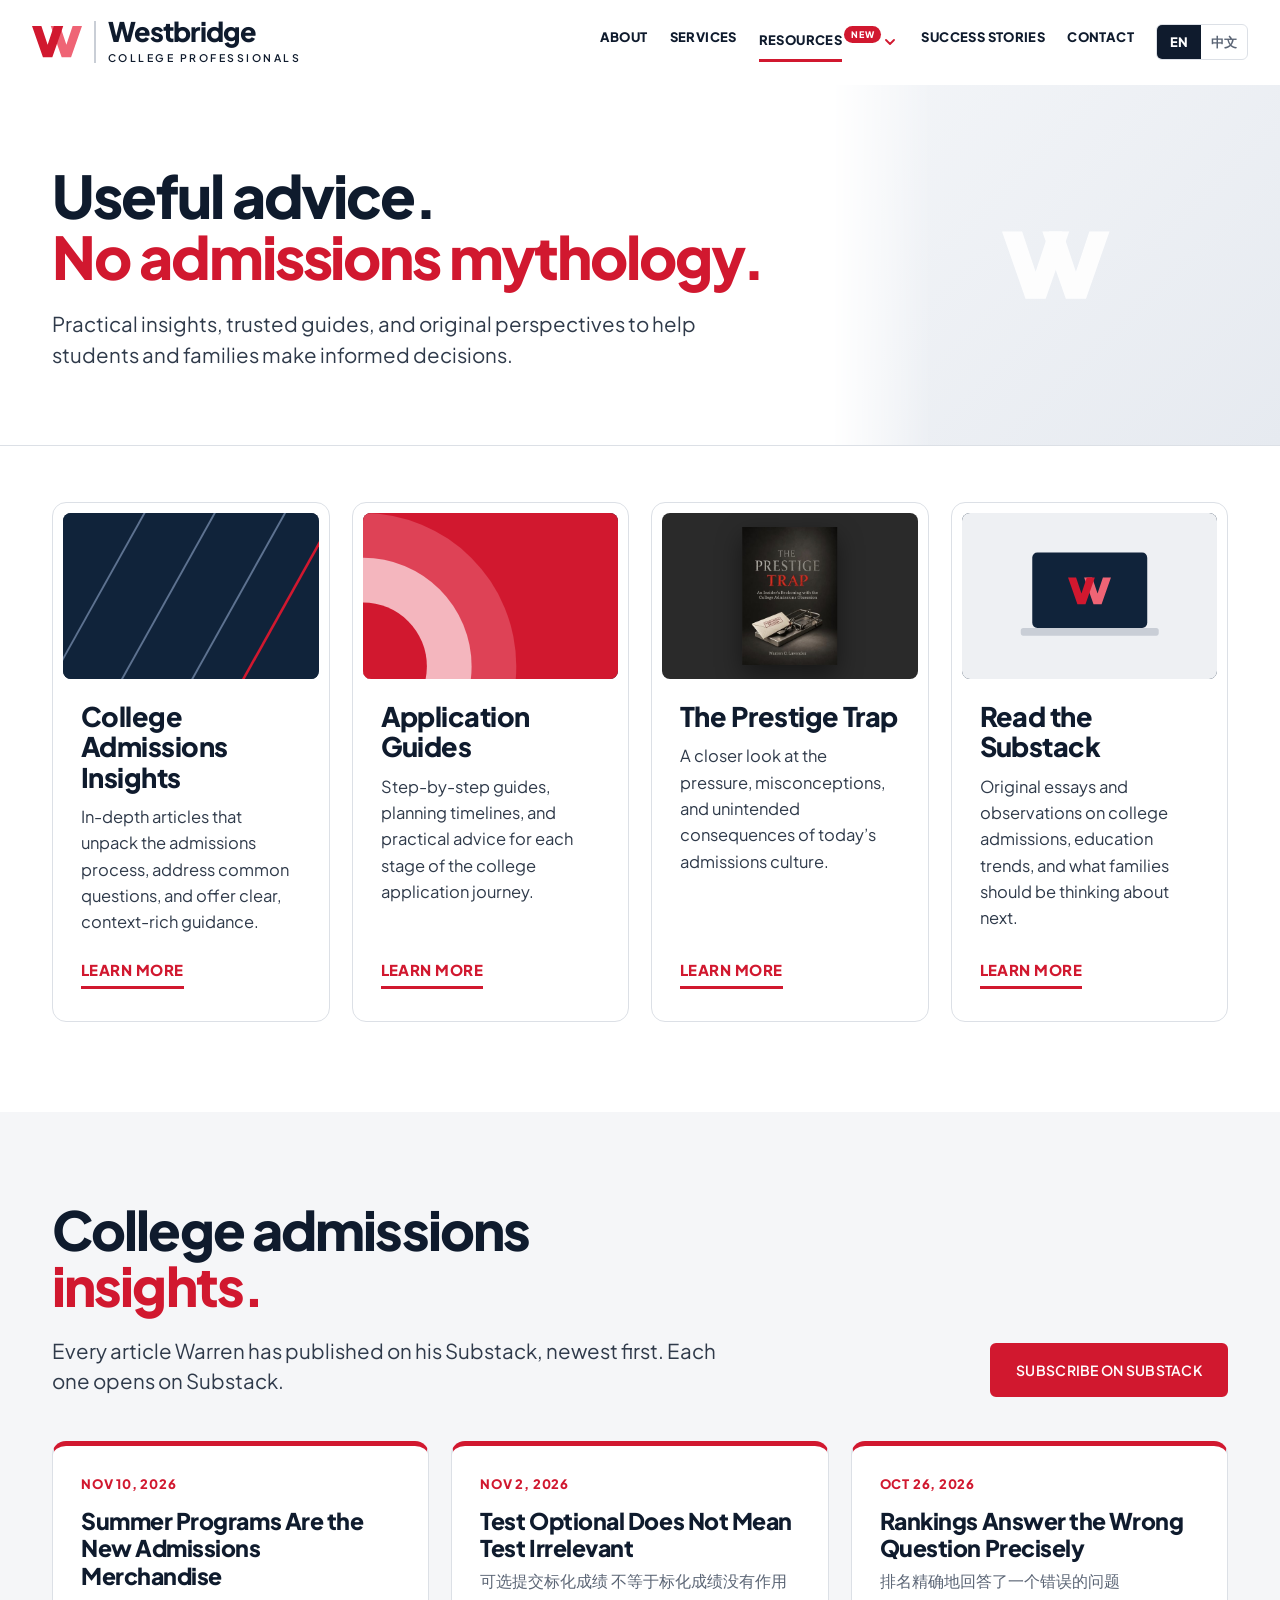
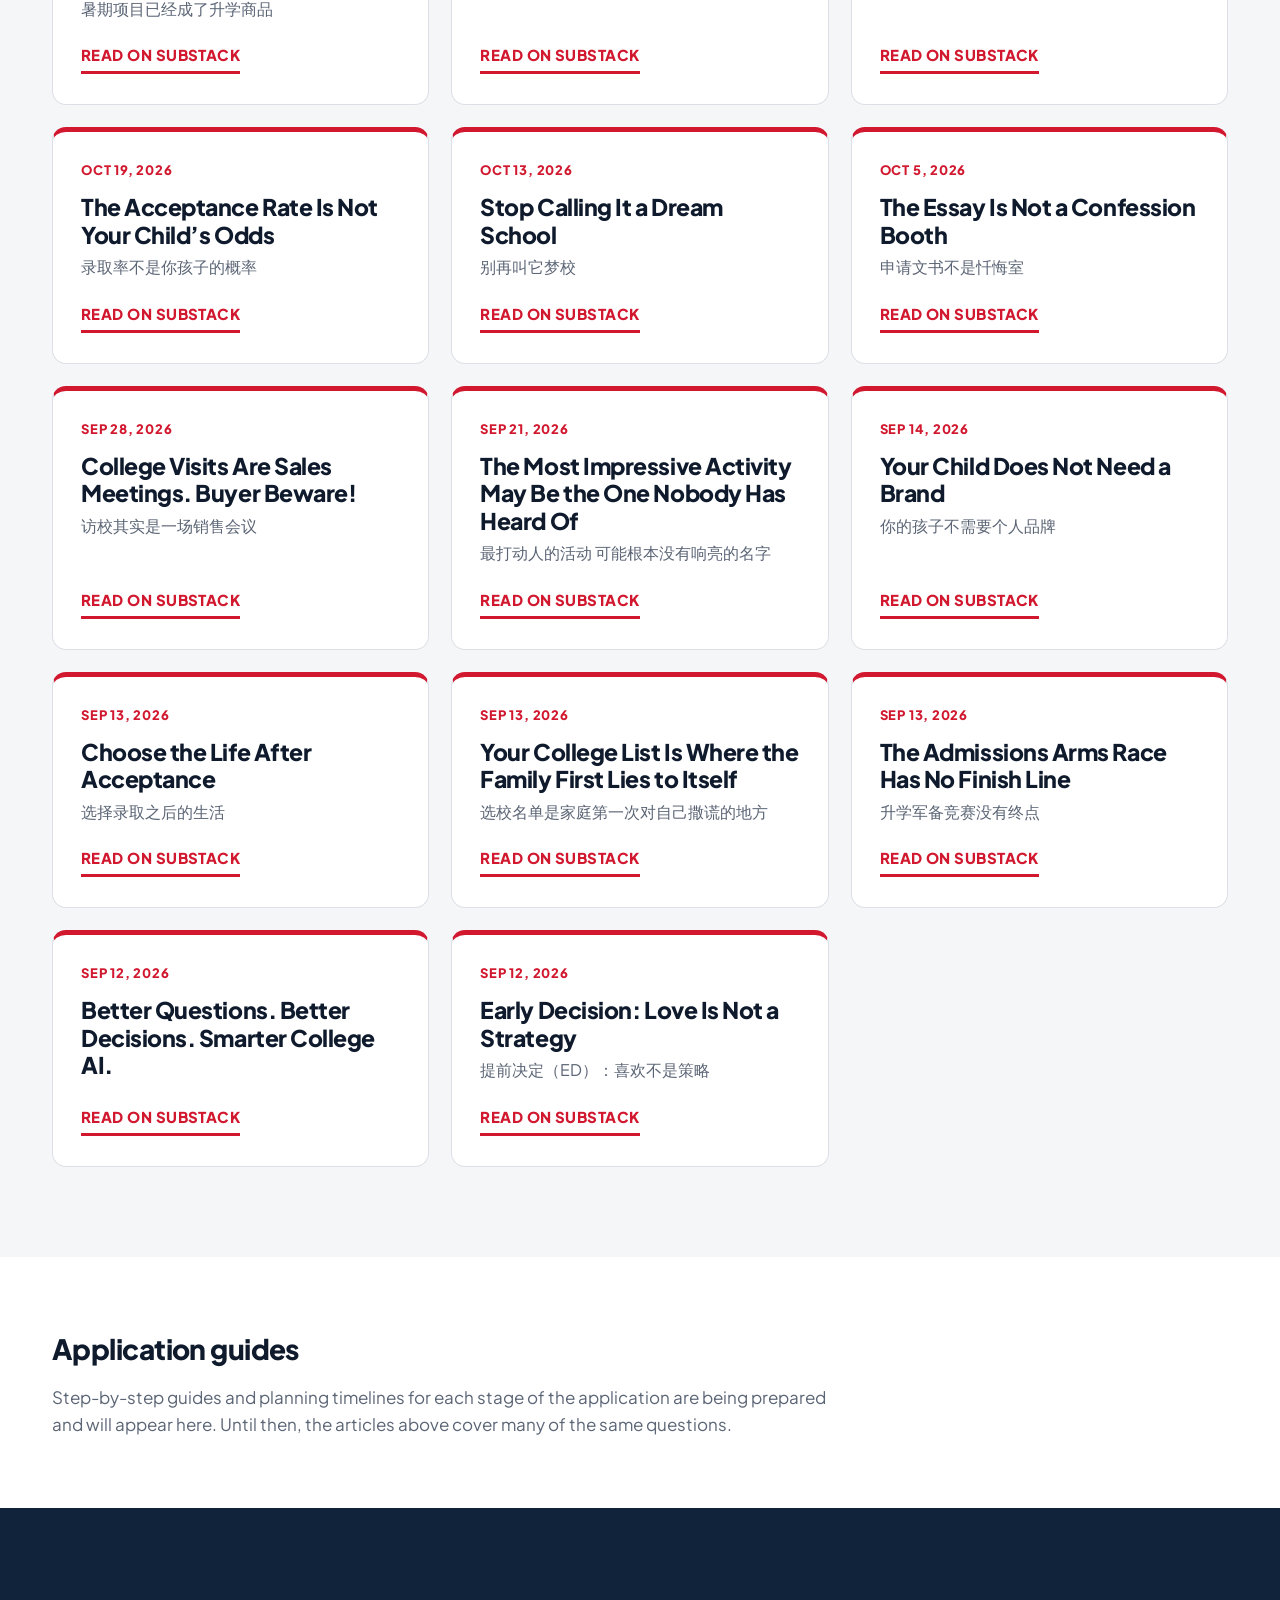
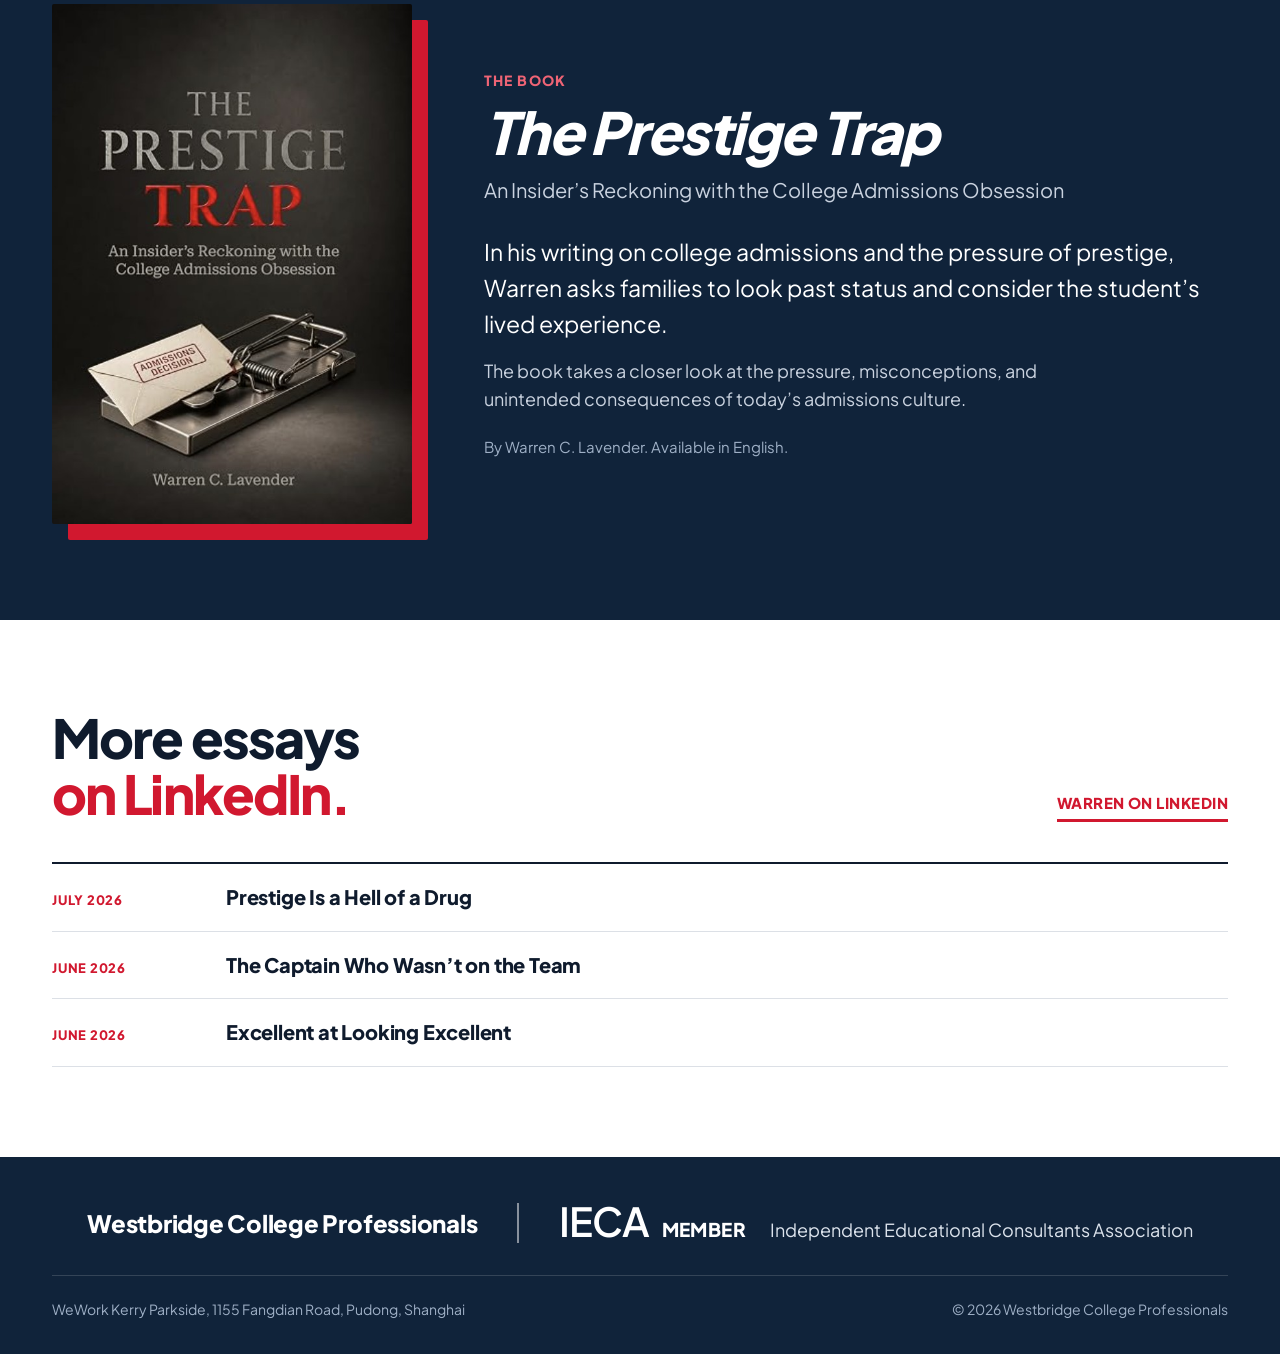
==== commit bec60ddd: "Fix dropdown showing permanently on wide screens The top-menu flex rule (.nav ul) also matched the d" ====
--- a/resources.html
+++ b/resources.html
@@ -12,7 +12,7 @@
 <meta property="og:image" content="https://westbridge.agency/assets/img/prestige-trap-cover.jpg">
 <link rel="icon" href="/assets/favicon.svg" type="image/svg+xml">
 <link rel="preload" href="/assets/fonts/pjs-800.woff2" as="font" type="font/woff2" crossorigin>
-<link rel="stylesheet" href="/assets/site.css?v=beebe16f">
+<link rel="stylesheet" href="/assets/site.css?v=491b01d1">
 <script src="/assets/i18n-zh.js?v=b95c4b94" defer></script>
 <script src="/assets/site.js?v=145a90b2" defer></script>
 </head>
--- a/assets/site.css
+++ b/assets/site.css
@@ -68,7 +68,8 @@
 .brand .word{display:block;font-size:27px;font-weight:800;letter-spacing:-.03em;color:var(--ink);line-height:1}
 .brand .sub{display:block;font-size:10.5px;font-weight:600;letter-spacing:.24em;color:var(--ink);margin-top:5px}
 .nav{margin-left:auto}
-.nav ul{display:flex;gap:22px;list-style:none}
+.nav > ul{display:flex;gap:22px;list-style:none}
+.dd{display:none}
 .nav a{text-decoration:none;font-size:13px;font-weight:800;letter-spacing:.03em;text-transform:uppercase;color:var(--ink);padding:8px 0;border-bottom:3px solid transparent;white-space:nowrap}
 .nav a:hover{color:var(--red)}
 .nav a[aria-current]{border-bottom-color:var(--red)}
@@ -85,15 +86,15 @@
   .menu-btn{display:inline-block}
   .nav{position:absolute;left:0;right:0;top:84px;background:#fff;border-bottom:1px solid var(--line);box-shadow:0 18px 30px rgba(16,35,58,.08);display:none}
   .nav.open{display:block}
-  .nav ul{flex-direction:column;gap:0;padding:8px 24px 22px;max-width:1440px;margin:0 auto}
+  .nav > ul{flex-direction:column;gap:0;padding:8px 24px 22px;max-width:1440px;margin:0 auto}
   .nav li{border-bottom:1px solid var(--line)}
   .nav a{display:block;padding:15px 0;font-size:15px;border-bottom:0}
   .nav a[aria-current]{color:var(--red)}
   .nav .has-dd{flex-wrap:wrap;gap:0}
   .nav .has-dd>a{flex:1}
   .nav .dd-toggle{padding:15px 10px}
-  .nav ul .dd{position:static;display:none;box-shadow:none;border:0;border-left:3px solid var(--line);border-radius:0;padding:0 0 10px 14px;min-width:0;width:100%}
-  .nav ul .has-dd.open .dd{display:block}
+  .nav ul li.has-dd .dd{position:static;display:none;box-shadow:none;border:0;border-left:3px solid var(--line);border-radius:0;padding:0 0 10px 14px;min-width:0;width:100%}
+  .nav ul li.has-dd.open .dd{display:block}
   .nav .new-pill{margin-top:14px}
   .nav .menu-cta{border:0;padding-top:16px}
   .nav .menu-cta a{color:#fff;text-align:center;display:flex}
@@ -110,8 +111,8 @@
 .has-dd.open .dd-toggle svg{transform:rotate(180deg)}
 .new-pill{font-size:9px;font-weight:800;letter-spacing:.08em;color:#fff;background:var(--red);border-radius:99px;padding:2.5px 7px;align-self:flex-start;margin:4px 0 0 2px;flex:none;line-height:1.3}
 html[lang^="zh"] .new-pill{font-size:11px;letter-spacing:.04em;padding:2px 7px}
-.dd{list-style:none;position:absolute;top:100%;left:-18px;min-width:230px;background:#fff;border:1.5px solid var(--line);border-radius:10px;box-shadow:0 20px 40px rgba(16,35,58,.14);padding:8px;display:none;z-index:60}
-.has-dd.open .dd{display:block}
+.nav ul .dd{list-style:none;display:none;position:absolute;top:100%;left:-18px;min-width:230px;background:#fff;border:1.5px solid var(--line);border-radius:10px;box-shadow:0 20px 40px rgba(16,35,58,.14);padding:8px;display:none;z-index:60}
+.nav ul .has-dd.open .dd{display:block}
 .dd li{border:0}
 .dd a{display:flex;align-items:center;gap:8px;padding:11px 14px;border-radius:7px;font-size:14px;text-transform:none;letter-spacing:.01em;border-bottom:0}
 .dd a:hover{background:var(--soft);color:var(--red)}
